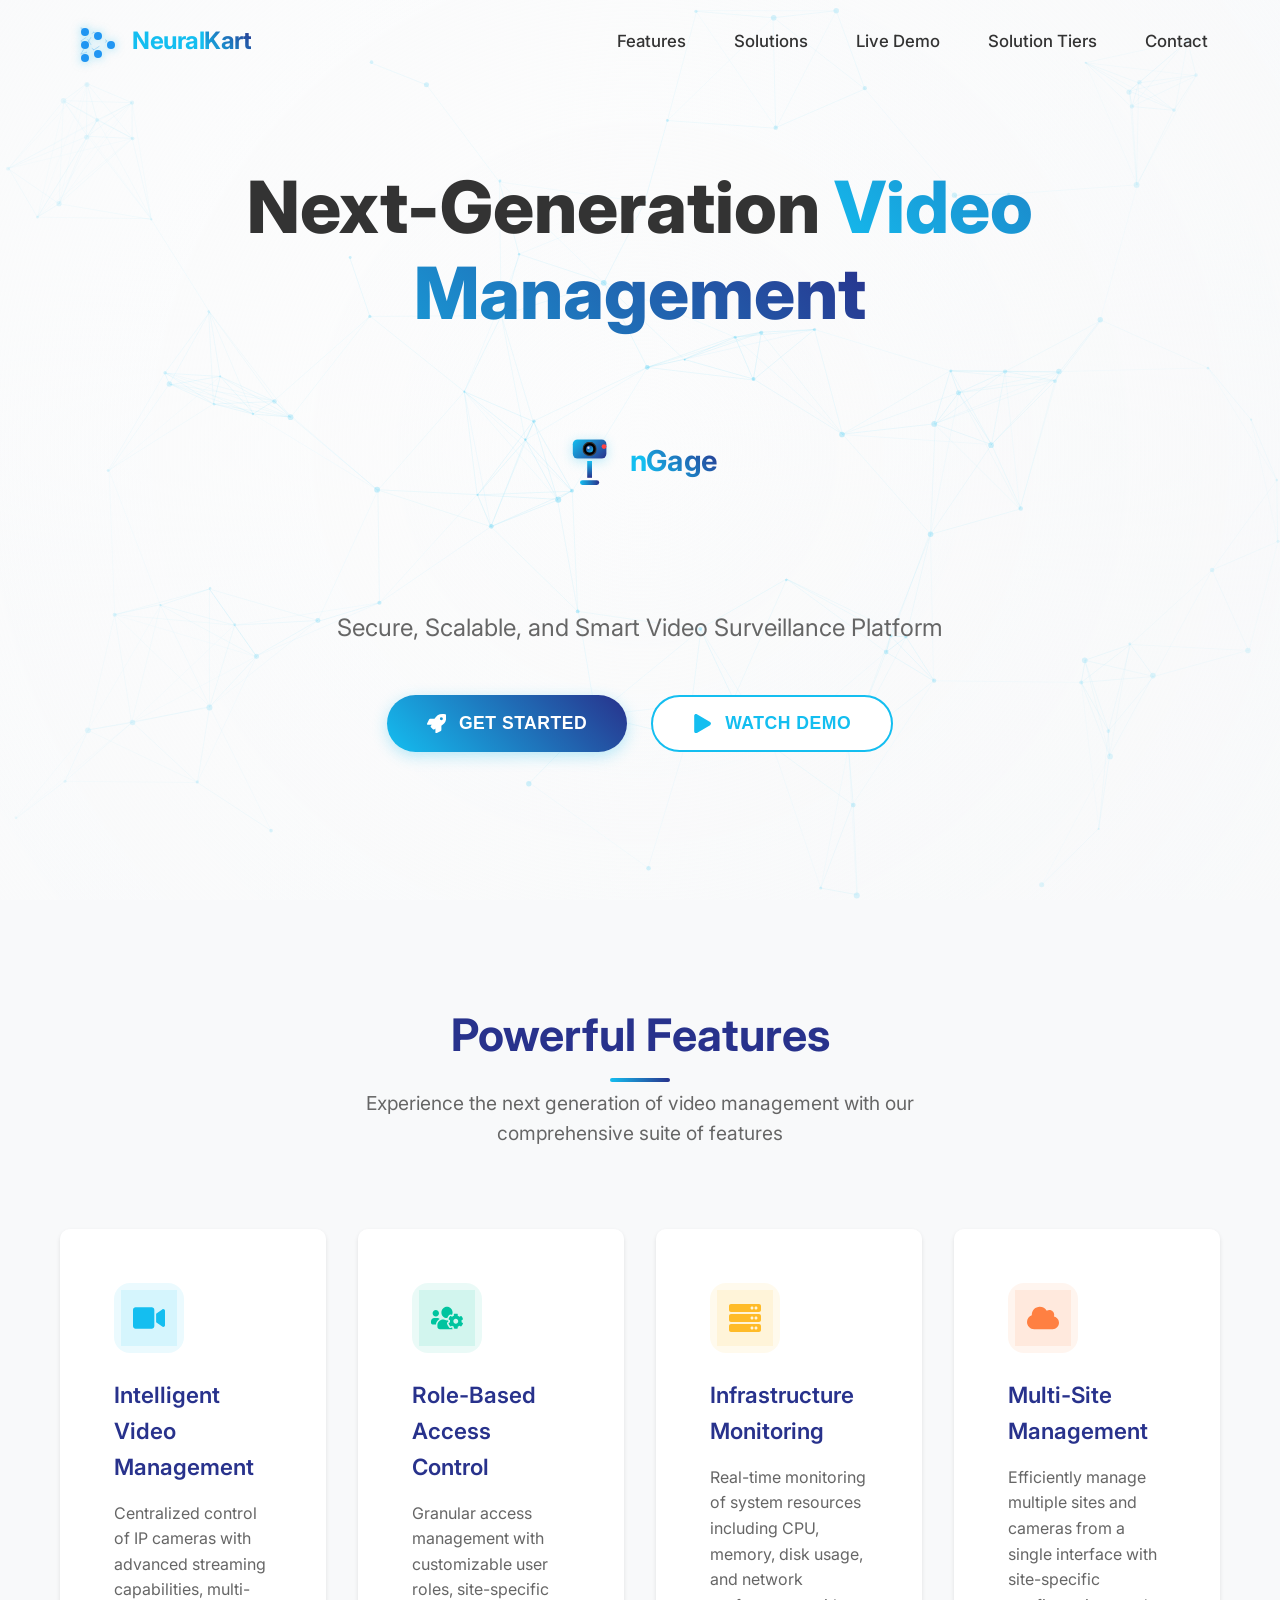
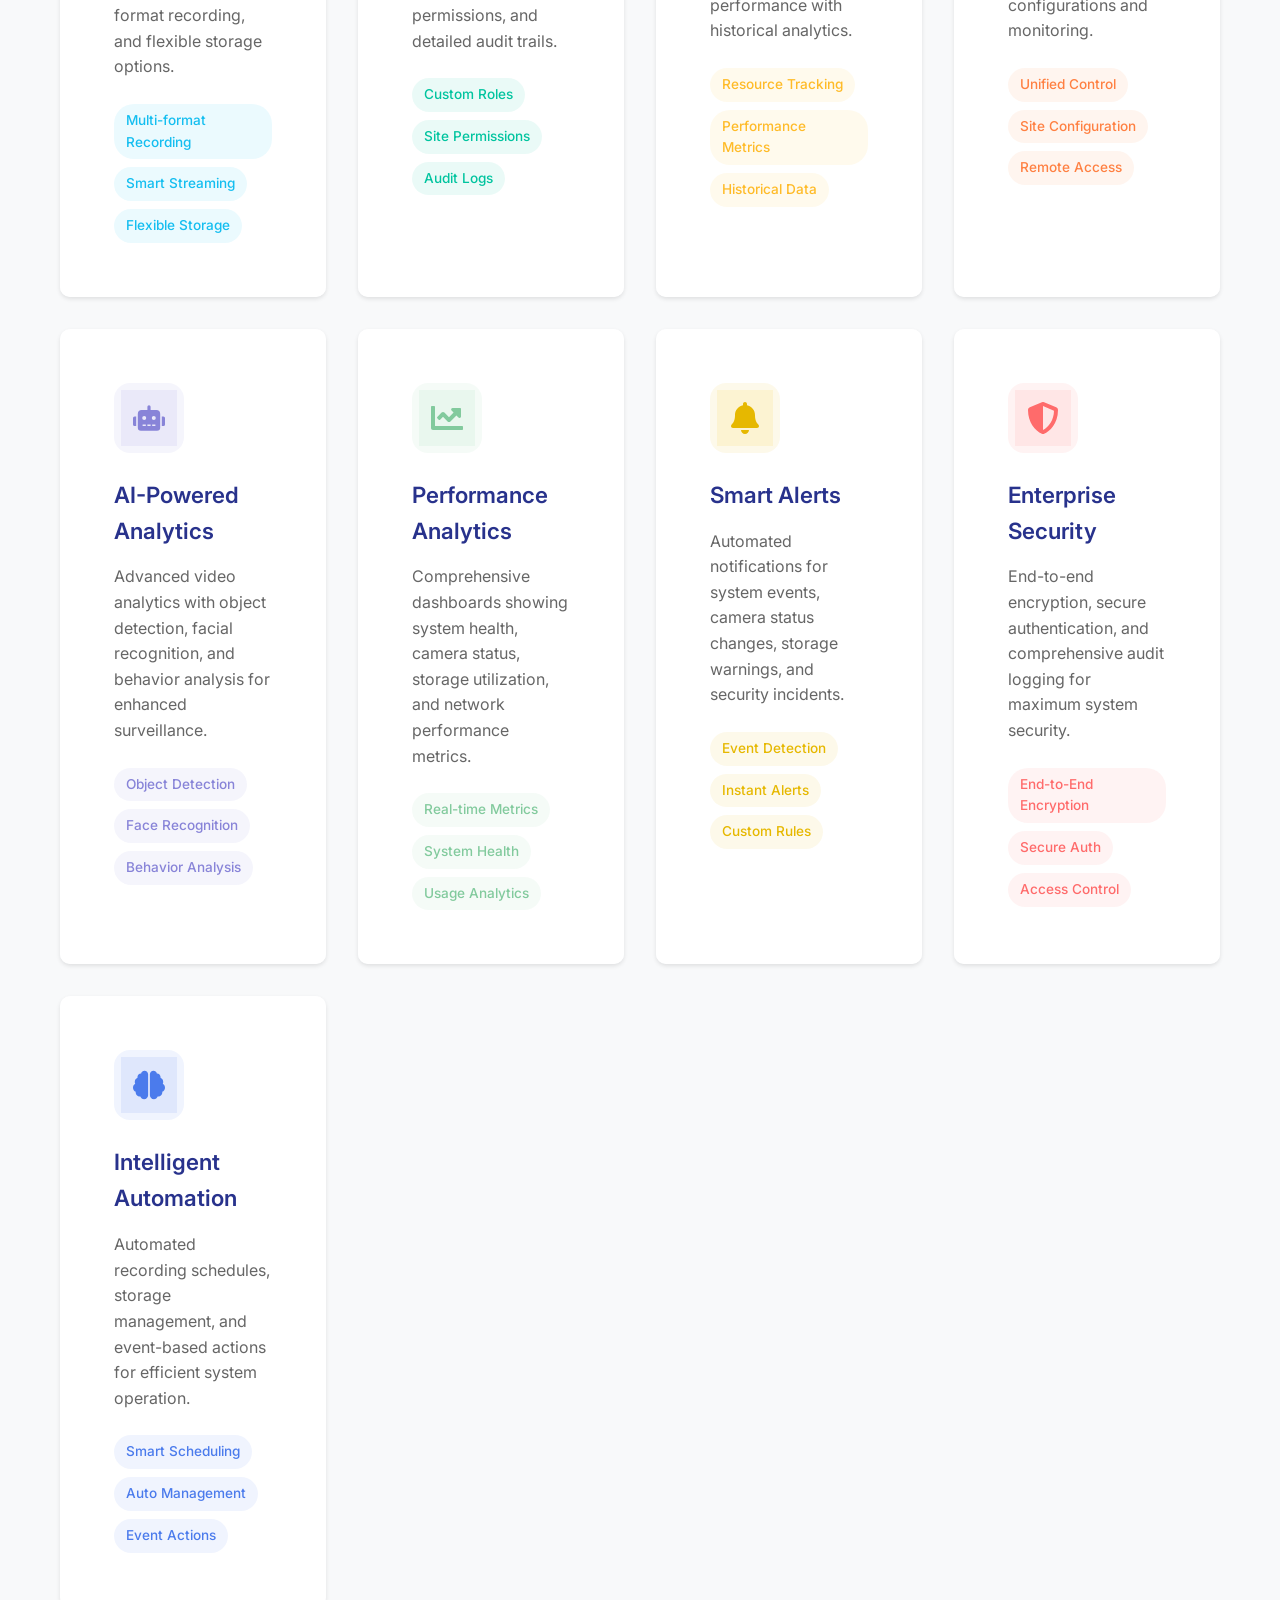
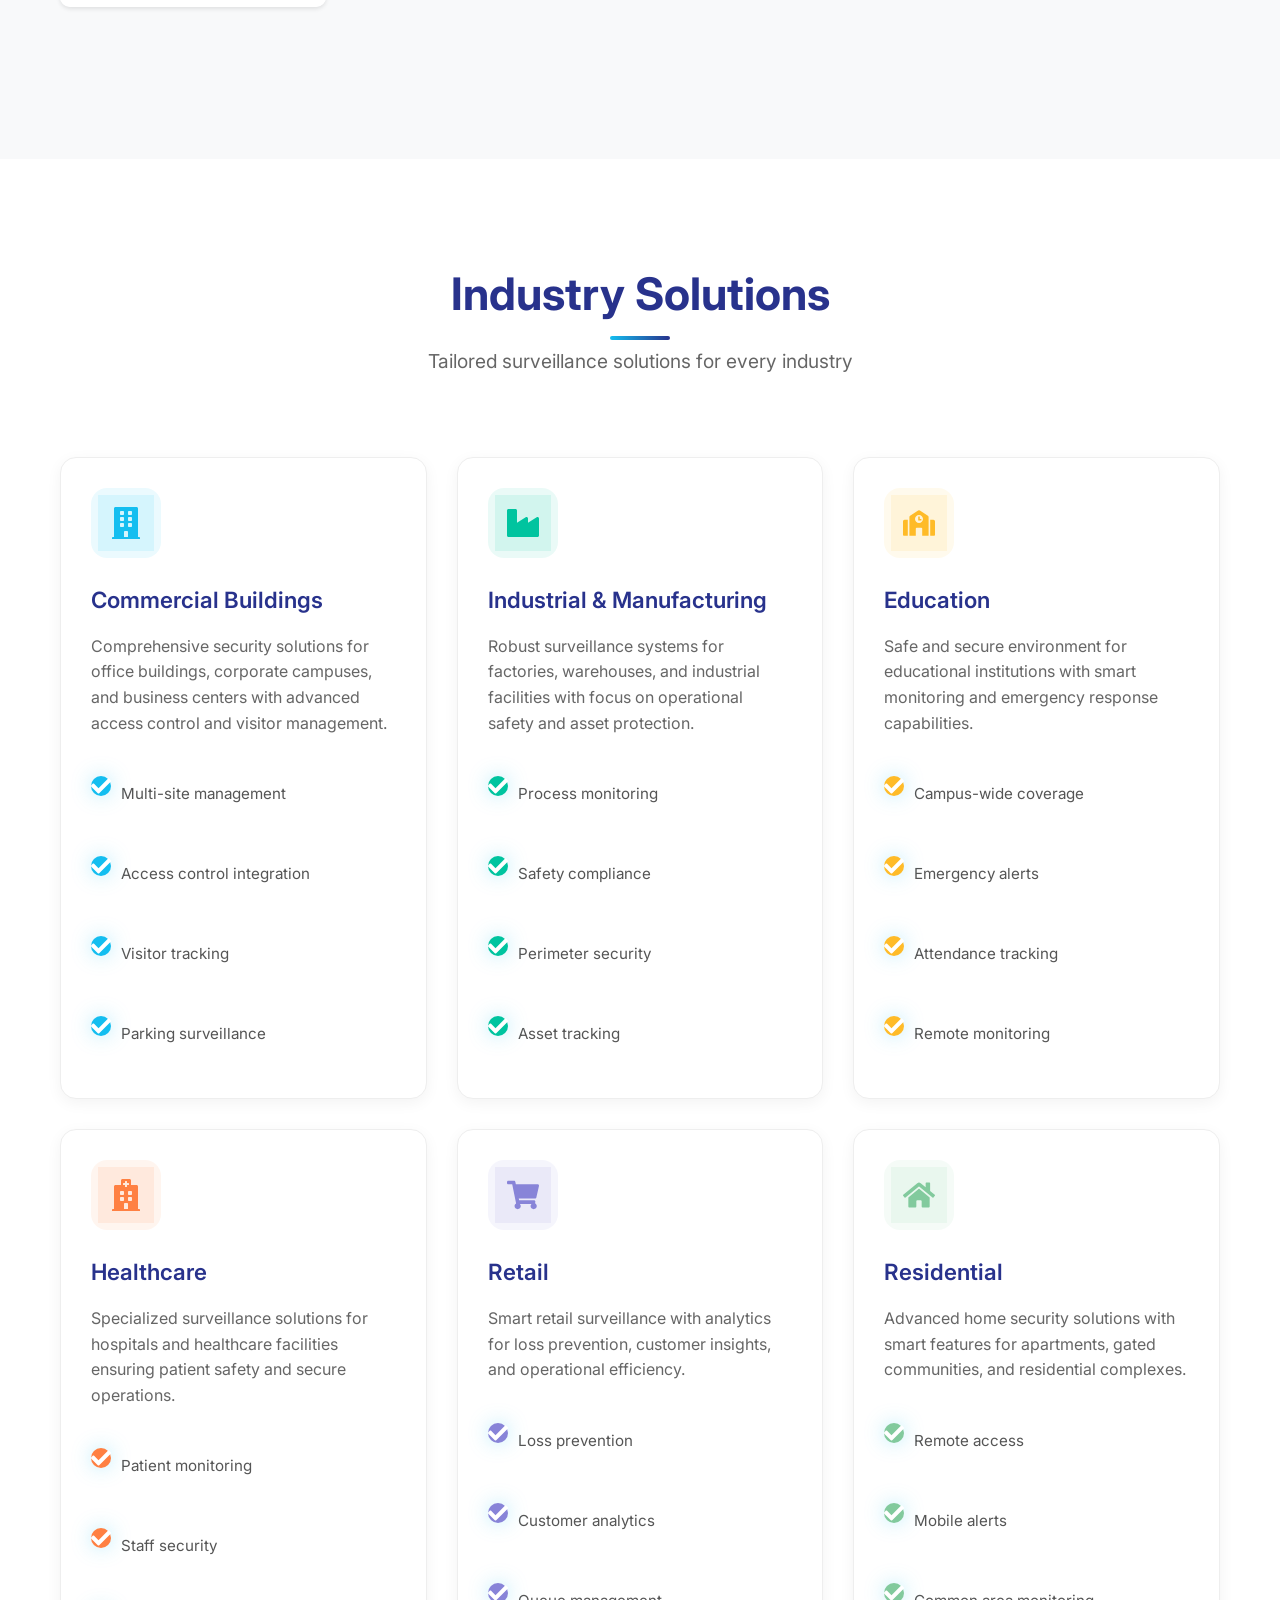
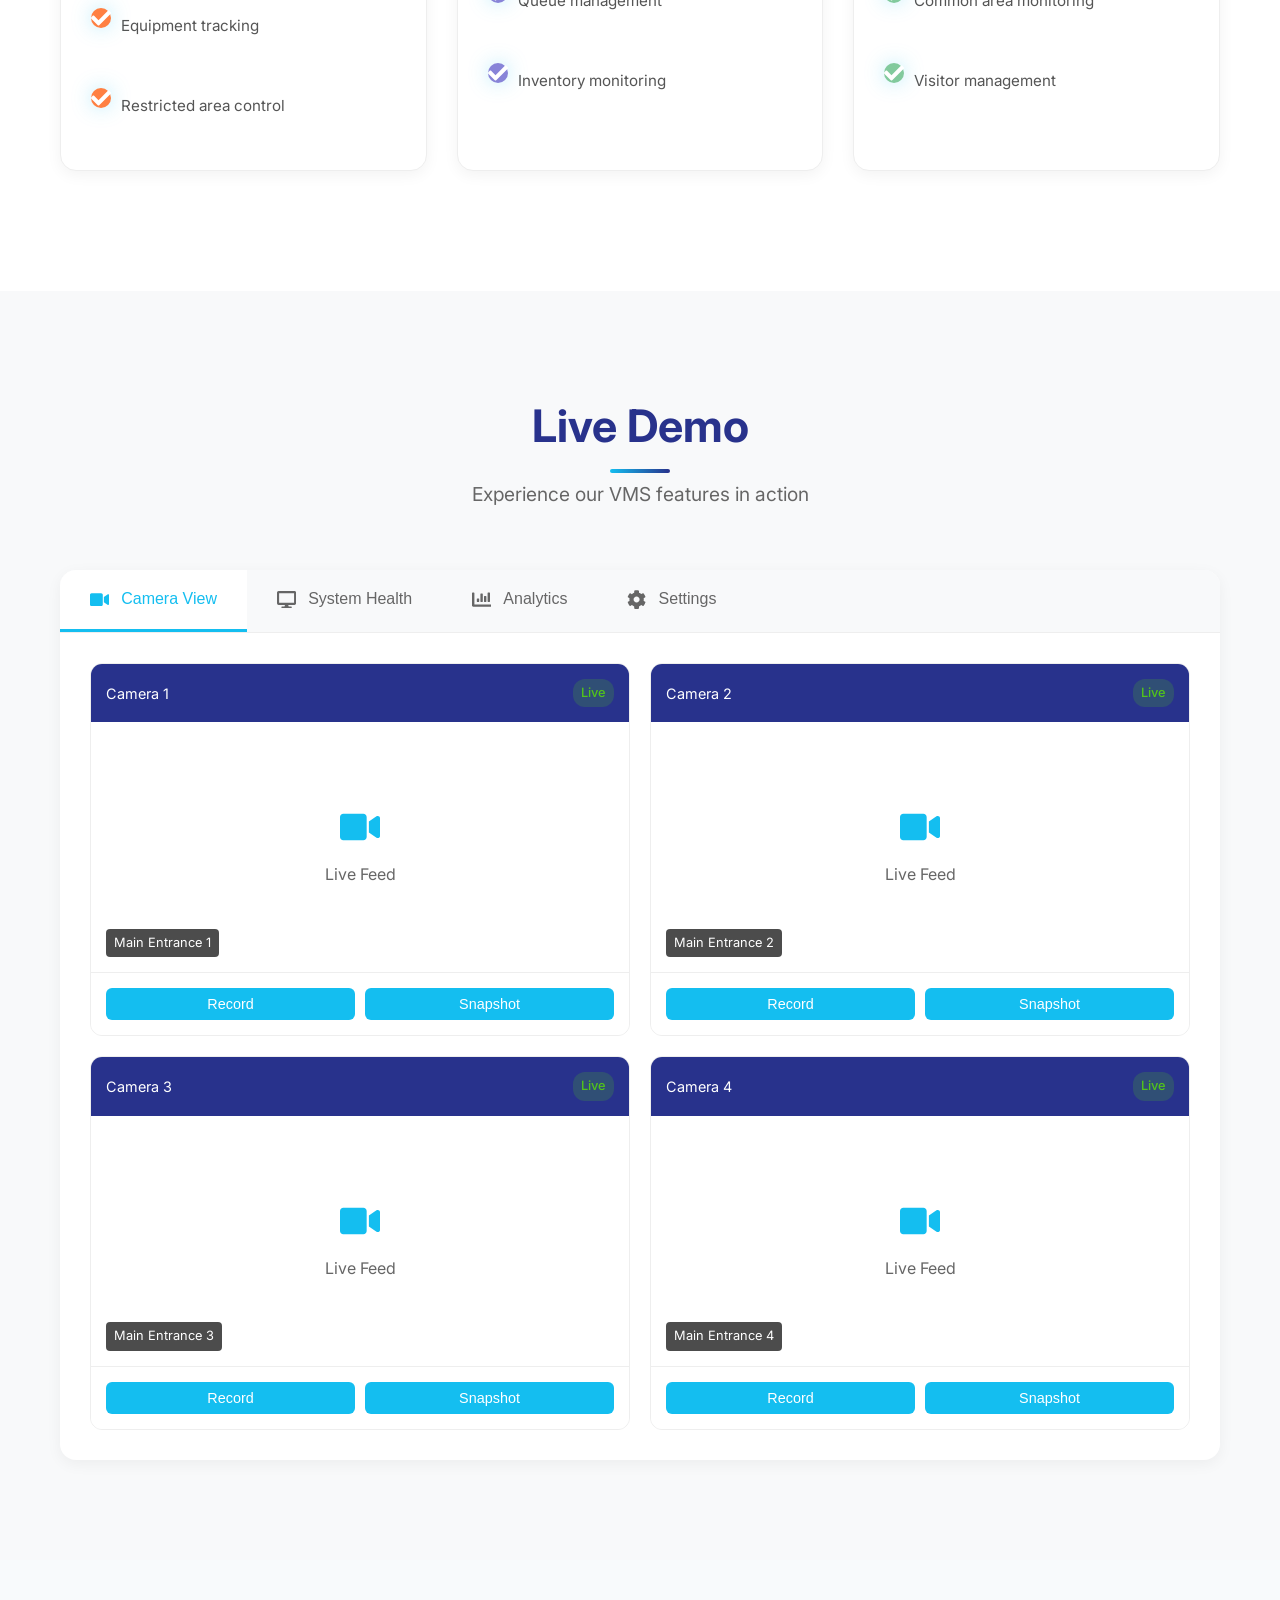
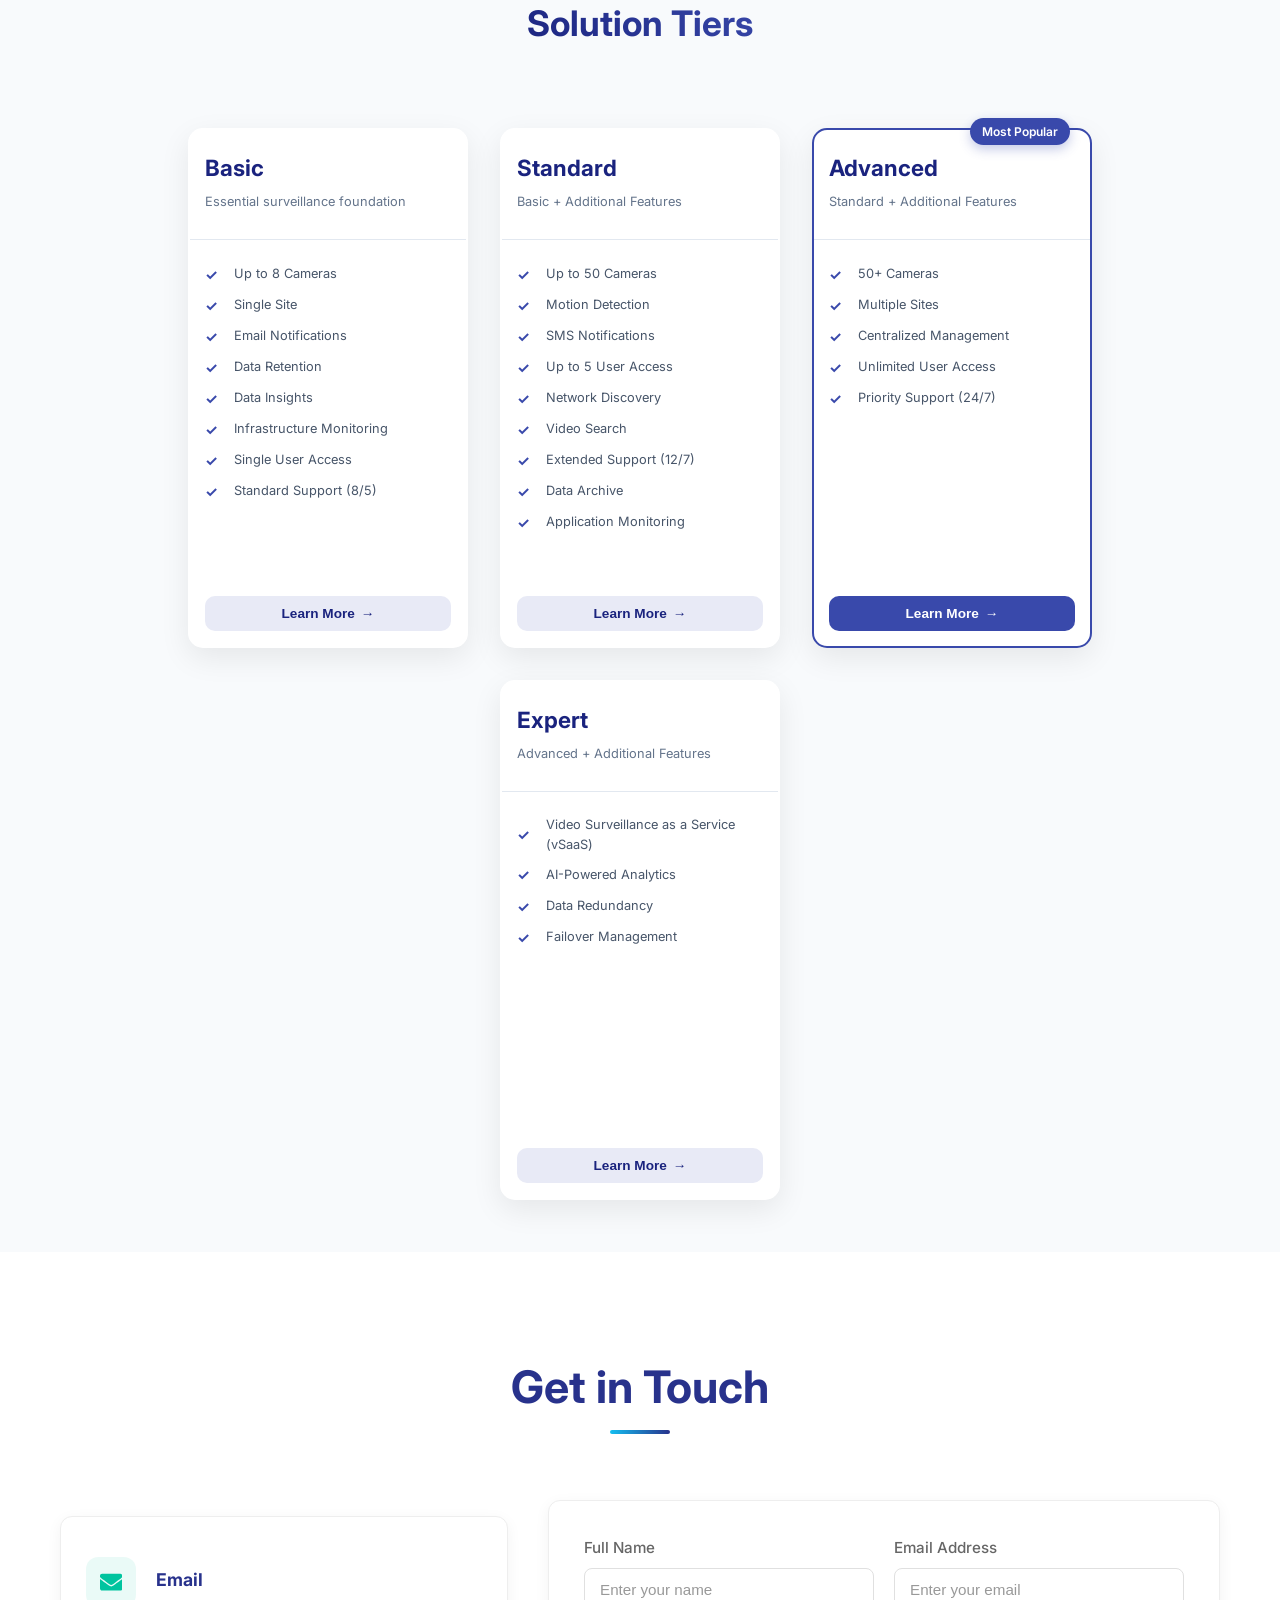
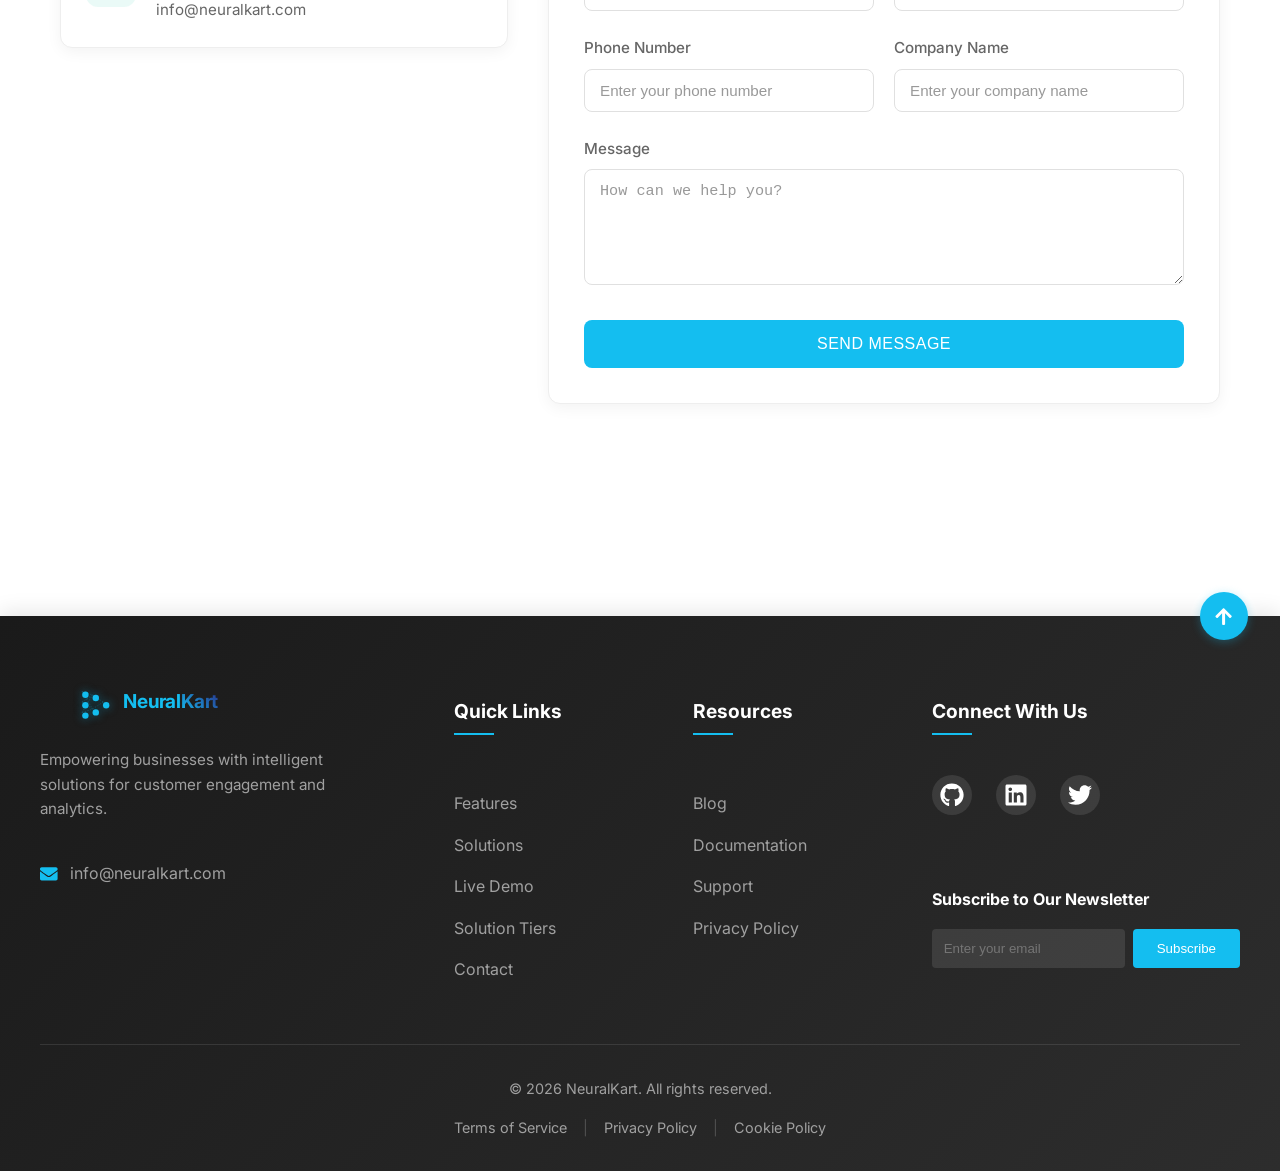
==== index.html @ 8b58b2d3 "Home added" ====
<!doctype html><html lang="en"><head><meta charset="utf-8"/><link rel="icon" href="/favicon.ico"/><meta name="viewport" content="width=device-width,initial-scale=1"/><meta name="theme-color" content="#000000"/><meta name="description" content="NeuralKart"/><link rel="apple-touch-icon" href="/logo192.png"/><link rel="manifest" href="/manifest.json"/><link href="https://fonts.googleapis.com/css2?family=Inter:wght@400;500;600;700&display=swap" rel="stylesheet"><title>NeuralKart</title><script type="text/javascript">!function(n){if("/"===n.search[1]){var a=n.search.slice(1).split("&").map((function(n){return n.replace(/~and~/g,"&")})).join("?");window.history.replaceState(null,null,n.pathname.slice(0,-1)+a+n.hash)}}(window.location)</script><script defer="defer" src="/static/js/main.5c59cd86.js"></script><link href="/static/css/main.f3467a2e.css" rel="stylesheet"></head><body><noscript>You need to enable JavaScript to run this app.</noscript><div id="root"></div></body></html>
---- static/css/main.f3467a2e.css ----
:root{--primary-color:#28328c;--secondary-color:#14bef0;--text-color:#333;--background-color:#f5f7fa}*{box-sizing:border-box;margin:0;padding:0}body{color:#333;color:var(--text-color);font-family:Inter,sans-serif;line-height:1.6}html{scroll-padding-top:80px}@media (prefers-reduced-motion:reduce){html{scroll-behavior:auto}}.logo-container{cursor:pointer;gap:12px;transition:all .3s ease}.logo-container.small{transform:scale(.8)}.logo-container.medium{transform:scale(1)}.logo-container.large{transform:scale(1.2)}.logo-symbol{align-items:center;display:flex;height:44px;justify-content:center;position:relative;width:44px}.cctv-camera{height:100%;position:relative;width:100%}.camera-body{background:linear-gradient(135deg,#14bef0,#28328c);border-radius:4px;box-shadow:0 2px 10px #14bef04d;height:16px;left:50%;position:absolute;top:4px;transform:translateX(-50%);width:28px}.camera-body,.camera-lens{align-items:center;display:flex;justify-content:center}.camera-lens{background:#000;border:1px solid #fff3;border-radius:50%;height:12px;overflow:hidden;position:relative;width:12px}.lens-inner{background:linear-gradient(135deg,#28328c,#14bef0);border-radius:50%;height:6px;position:relative;width:6px}.lens-inner:after{background:#fff;border-radius:50%;content:"";height:2px;left:1px;opacity:.8;position:absolute;top:1px;width:2px}.camera-mount{bottom:2px;left:50%;position:absolute;transform:translateX(-50%)}.mount-arm{background:linear-gradient(180deg,#14bef0,#28328c);height:14px;margin:0 auto;width:4px}.mount-base{background:linear-gradient(90deg,#14bef0,#28328c);border-radius:2px;height:4px;margin-top:2px;width:16px}.camera-light{animation:blink 2s infinite;background:#f44;border-radius:50%;height:4px;position:absolute;right:8px;top:8px;width:4px}@keyframes blink{0%,to{opacity:1}50%{opacity:.4}}.logo-text{color:#333;font-size:24px;font-weight:700;letter-spacing:-.5px}.logo-text .n{color:#14bef0}.logo-text .gage{-webkit-text-fill-color:#0000;background:linear-gradient(45deg,#14bef0,#28328c);-webkit-background-clip:text;background-clip:text}.logo-container:hover .camera-body{box-shadow:0 4px 15px #14bef066;transform:translateX(-50%) rotate(-5deg)}.logo-container:hover .lens-inner{transform:scale(1.1)}.logo-container:hover .camera-light{animation:blink .5s infinite}@media (prefers-color-scheme:dark){.logo-text{color:#fff}}.neuralkart-logo-container{--network-color:#2196f3;align-items:center;cursor:pointer;display:flex;gap:1rem;transition:all .3s ease}.neuralkart-logo-container.small{transform:scale(.8)}.neuralkart-logo-container.medium{transform:scale(1)}.neuralkart-logo-container.large{transform:scale(1.2)}.neuralkart-logo-symbol{align-items:center;display:flex;height:44px;justify-content:center;position:relative;width:44px}.neural-network{height:100%;position:relative;width:100%}.nodes{height:100%;left:0;top:0;width:100%;z-index:2}.node,.nodes{position:absolute}.node{background:var(--network-color);border-radius:50%;box-shadow:0 0 10px #14bef080;height:8px;transition:transform .3s ease;width:8px}.node:hover{transform:scale(1.2)}.input-node.n1{left:20%;top:20%}.input-node.n2{left:20%;top:50%}.input-node.n3{left:20%;top:80%}.hidden-node.n4{left:50%;top:30%}.hidden-node.n5{left:50%;top:70%}.output-node.n6{left:80%;top:50%}.connections{left:0;position:absolute;top:0;z-index:1}.connections,.connections-svg{height:100%;width:100%}.connection{fill:none;stroke:var(--network-color);stroke-width:2;opacity:.3}@keyframes pulse{0%{opacity:1;transform:scale(1)}50%{opacity:.8;transform:scale(1.2)}to{opacity:1;transform:scale(1)}}.node{animation:pulse 2s infinite}.n1{animation-delay:0s}.n2{animation-delay:.3s}.n3{animation-delay:.6s}.n4{animation-delay:.9s}.n5{animation-delay:1.2s}.n6{animation-delay:1.5s}@keyframes flow{0%{stroke-dashoffset:20}to{stroke-dashoffset:0}}.connection{stroke-dasharray:4;animation:flow 1s linear infinite}.neuralkart-logo-text{color:#333;font-size:24px;font-weight:700;letter-spacing:-.5px}.neuralkart-logo-text .neural{color:#14bef0}.neuralkart-logo-text .kart{-webkit-text-fill-color:#0000;background:linear-gradient(45deg,#14bef0,#28328c);-webkit-background-clip:text;background-clip:text}.neuralkart-logo-container:hover .node{animation-duration:1s;box-shadow:0 0 15px #14bef0cc}.neuralkart-logo-container:hover .connection{animation-duration:.5s;opacity:.6}@media (prefers-color-scheme:dark){.neuralkart-logo-text{color:#fff}}.neural-network.animated .connection{stroke-dasharray:15;animation:flowAnimation 2s linear infinite}@keyframes flowAnimation{0%{stroke-dashoffset:30}to{stroke-dashoffset:0}}.navbar{background:#0000;left:0;padding:1.2rem 0;position:fixed;right:0;top:0;transition:all .3s ease;z-index:1000}.navbar.scrolled{-webkit-backdrop-filter:blur(10px);backdrop-filter:blur(10px);background:#fffffff2;box-shadow:0 4px 20px #00000014;padding:1rem 0}.navbar-container{justify-content:space-between;margin:0 auto;max-width:1200px;padding:0 2rem}.logo,.navbar-container{align-items:center;display:flex}.logo{color:#333;cursor:pointer;font-size:1.8rem;font-weight:700;gap:.8rem}.logo-icon{color:#14bef0;filter:drop-shadow(0 2px 4px rgba(20,190,240,.3));font-size:2rem}.nav-links{align-items:center;display:flex;gap:3rem}.nav-link{color:#333;font-size:1.05rem;font-weight:500;padding:.5rem 0;position:relative;text-decoration:none;transition:all .3s ease}.nav-link:after{background:#14bef0;border-radius:2px;bottom:0;content:"";height:2px;left:0;position:absolute;transition:width .3s ease;width:0}.nav-link:hover:after{width:100%}.nav-link:hover{color:#14bef0}.login-btn{background:#14bef0;border:none;border-radius:50px;box-shadow:0 4px 15px #14bef04d;color:#fff;cursor:pointer;font-size:1.05rem;font-weight:500;padding:.9rem 2rem;transition:all .3s ease}.login-btn:hover{box-shadow:0 6px 20px #14bef066;transform:translateY(-2px)}.mobile-menu-icon{color:#333;cursor:pointer;display:none;font-size:1.8rem}@media (max-width:768px){.nav-links{background:#fff;box-shadow:0 4px 20px #0000001a;display:none;flex-direction:column;gap:1.5rem;left:0;padding:2rem;position:absolute;right:0;top:100%}.nav-links.active{display:flex}.mobile-menu-icon{display:block}.login-btn{text-align:center;width:100%}}.logo-group{align-items:center;display:flex}.logo-separator{background:linear-gradient(180deg,#0000,#14bef0,#0000);height:30px;margin:0 20px;width:1px}@media (max-width:768px){.logo-group{align-items:flex-start;flex-direction:column;gap:10px}.logo-separator{display:none}}.hero{align-items:center;background:linear-gradient(135deg,#fff,#f8f9fa);display:flex;justify-content:center;min-height:100vh;overflow:hidden;padding-top:80px;position:relative}.hero-canvas{z-index:1}.hero-canvas,.hero-overlay{height:100%;left:0;position:absolute;top:0;width:100%}.hero-overlay{background:radial-gradient(circle at center,#0000 0,#f8f9facc 100%);z-index:2}.hero-content{color:#333;max-width:1200px;padding:0 20px;position:relative;text-align:center;z-index:3}.hero-text-content{margin-bottom:4rem}.hero-title{color:#333;font-size:4.5rem;font-weight:800;line-height:1.2;margin-bottom:1.5rem}.gradient-text{-webkit-text-fill-color:#0000;text-fill-color:#0000;background:linear-gradient(45deg,#14bef0,#28328c);-webkit-background-clip:text;background-clip:text}.hero-subtitle{color:#666;font-size:1.5rem;font-weight:400;line-height:1.6;margin-bottom:3rem}.hero-buttons{display:flex;gap:1.5rem;justify-content:center}.primary-btn,.secondary-btn{align-items:center;border-radius:50px;cursor:pointer;display:flex;font-size:1.1rem;font-weight:600;gap:.8rem;letter-spacing:.5px;padding:1rem 2.5rem;text-transform:uppercase;transition:all .3s ease}.primary-btn{background:linear-gradient(45deg,#14bef0,#28328c);border:none;box-shadow:0 4px 15px #14bef04d;color:#fff}.primary-btn:hover{box-shadow:0 6px 25px #14bef080;transform:translateY(-2px)}.secondary-btn{background:#fff;border:2px solid #14bef0;color:#14bef0}.secondary-btn:hover{background:#14bef01a;transform:translateY(-2px)}.btn-icon{font-size:1.2rem}.hero-stats{border-top:1px solid #0000001a;display:flex;gap:5rem;justify-content:center;margin-top:4rem;padding-top:4rem}.stat-item{align-items:center;background:#fff;border-radius:12px;box-shadow:0 4px 15px #0000000d;display:flex;flex-direction:column;gap:.5rem;min-width:150px;padding:1.5rem}.stat-number{-webkit-text-fill-color:#0000;text-fill-color:#0000;background:linear-gradient(45deg,#14bef0,#28328c);-webkit-background-clip:text;background-clip:text;font-size:2.8rem;font-weight:700}.stat-label{color:#666;font-size:1rem;font-weight:500;letter-spacing:1.5px;text-transform:uppercase}.hero-logo{display:flex;justify-content:center;margin-bottom:2rem;transform:scale(1.5)}@media (max-width:768px){.hero-title{font-size:2.8rem}.hero-subtitle{font-size:1.2rem}.hero-buttons{flex-direction:column;gap:1rem}.hero-stats{flex-direction:column;gap:2rem;margin-top:3rem;padding-top:3rem}.stat-item{margin:0 auto;max-width:300px;width:100%}.hero-logo{margin-bottom:1.5rem;transform:scale(1.2)}.hero{padding-top:100px}.hero-content{padding:0 20px 40px}}@media (max-width:480px){.hero{padding-top:120px}}@keyframes float{0%{transform:translateY(0)}50%{transform:translateY(-20px)}to{transform:translateY(0)}}.features-section{background-color:#f8f9fa;min-height:100vh;overflow:hidden;padding:100px 0}.features-container{margin:0 auto;max-width:1200px;padding:0 20px}.features-header{margin-bottom:60px;position:relative;text-align:center}.features-title{color:var(--primary-color);display:inline-block;font-size:2.8rem;margin-bottom:1rem;position:relative}.features-subtitle{color:#666;font-size:1.2rem;line-height:1.6;margin:0 auto;max-width:600px}.features-grid{grid-gap:30px;gap:30px;grid-template-columns:repeat(auto-fit,minmax(350px,1fr));padding:20px 0}.feature-card{background:#fff;border-radius:16px;overflow:hidden;transition:all .3s ease}.feature-content{padding:30px}.feature-icon-wrapper{align-items:center;border-radius:16px;display:flex;font-size:2rem;height:70px;justify-content:center;margin-bottom:1.5rem;overflow:hidden;position:relative;width:70px}.icon-background{z-index:0}.feature-card:hover .icon-background{transform:scale(1.2)}.feature-icon-wrapper svg{position:relative;z-index:1}.feature-title{color:var(--primary-color);font-size:1.4rem;font-weight:600;margin-bottom:1rem}.feature-description{color:#666;font-size:1rem;line-height:1.6;margin-bottom:1.5rem}.feature-highlights{display:flex;flex-wrap:wrap;gap:8px;margin-top:auto}.highlight-tag{border-radius:20px;font-size:.85rem;font-weight:500;padding:6px 12px;transition:all .3s ease}.feature-card:hover .highlight-tag{transform:scale(1.05)}@media (max-width:768px){.features-section{padding:60px 0}.features-title{font-size:2.2rem}.features-subtitle{font-size:1rem;padding:0 20px}.features-grid{gap:20px;grid-template-columns:1fr;padding:10px}.feature-content{padding:20px}}@media (min-width:1400px){.features-grid{grid-template-columns:repeat(3,1fr)}}.solutions-section{background-color:#fff;min-height:100vh;padding:100px 0}.solutions-container{margin:0 auto;max-width:1200px;padding:0 20px}.solutions-header{margin-bottom:60px;position:relative;text-align:center}.solutions-title{color:var(--primary-color);display:inline-block;font-size:2.8rem;margin-bottom:1rem;position:relative}.solutions-subtitle{color:#666;font-size:1.2rem;line-height:1.6;margin:0 auto;max-width:600px}.solutions-grid{grid-gap:30px;display:grid;gap:30px;grid-template-columns:repeat(auto-fit,minmax(350px,1fr));padding:20px 0}.solution-card{background:#fff;border:1px solid #eee;border-radius:16px;box-shadow:0 4px 15px #0000000d;overflow:hidden;padding:30px;position:relative;transition:all .3s ease}.solution-card:hover{border-color:var(--hover-color);box-shadow:0 8px 25px #0000001a;transform:translateY(-5px)}.solution-icon-wrapper{align-items:center;border-radius:16px;display:flex;font-size:2rem;height:70px;justify-content:center;margin-bottom:1.5rem;overflow:hidden;position:relative;width:70px}.icon-background{bottom:0;left:0;opacity:.1;position:absolute;right:0;top:0;transform:scale(.8);transition:transform .3s ease}.solution-card:hover .icon-background{transform:scale(1.2)}.solution-content,.solution-icon-wrapper svg{position:relative;z-index:1}.solution-title{color:var(--primary-color);font-size:1.4rem;font-weight:600;margin-bottom:1rem}.solution-description{color:#666;font-size:1rem;line-height:1.6;margin-bottom:1.5rem}.solution-features{grid-gap:12px;display:grid;gap:12px;list-style:none;margin:0;padding:0}.solution-features li{align-items:center;color:#555;display:flex;font-size:.95rem;gap:10px}.feature-icon{align-items:center;background-color:currentColor;border-radius:50%;display:flex;flex-shrink:0;font-size:.8rem;height:20px;justify-content:center;width:20px}.feature-icon svg{color:#fff}@media (max-width:768px){.solutions-section{padding:60px 0}.solutions-title{font-size:2.2rem}.solutions-subtitle{font-size:1rem;padding:0 20px}.solutions-grid{gap:20px;grid-template-columns:1fr;padding:10px}}@media (min-width:1400px){.solutions-grid{grid-template-columns:repeat(3,1fr)}}.live-demo-section{background-color:#f8f9fa;min-height:100vh;padding:100px 0}.live-demo-container{margin:0 auto;max-width:1200px;padding:0 20px}.live-demo-header{margin-bottom:60px;position:relative;text-align:center}.live-demo-title{color:var(--primary-color);display:inline-block;font-size:2.8rem;margin-bottom:1rem;position:relative}.live-demo-subtitle{color:#666;font-size:1.2rem;line-height:1.6;margin:0 auto;max-width:600px}.demo-interface{background:#fff;border-radius:16px;box-shadow:0 4px 15px #0000000d;overflow:hidden}.demo-tabs{background:#f8f9fa;border-bottom:1px solid #eee;display:flex;padding:0}.demo-tab{align-items:center;background:none;border:none;border-bottom:3px solid #0000;color:#666;cursor:pointer;display:flex;font-size:1rem;gap:12px;padding:20px 30px;position:relative;transition:all .3s ease}.demo-tab:hover{background:#14bef00d;color:var(--secondary-color)}.demo-tab.active{background:#fff;border-bottom-color:var(--secondary-color);color:var(--secondary-color)}.demo-tab svg{font-size:1.2rem}.demo-view{min-height:500px;padding:30px}.camera-grid{grid-gap:20px;display:grid;gap:20px;grid-template-columns:repeat(2,1fr)}.camera-feed{background:#f8f9fa;border:1px solid #eee;border-radius:12px;overflow:hidden;transition:all .3s ease}.camera-feed:hover{box-shadow:0 4px 15px #0000001a;transform:translateY(-2px)}.camera-header{align-items:center;background:var(--primary-color);color:#fff;display:flex;font-size:.9rem;justify-content:space-between;padding:15px}.camera-status{border-radius:12px;font-size:.8rem;font-weight:500;padding:4px 8px}.camera-status.online{background:#52c41a33;color:#52c41a}.camera-placeholder{align-items:center;background:#fff;color:#666;display:flex;flex-direction:column;gap:15px;height:250px;justify-content:center;position:relative}.camera-placeholder svg{color:var(--secondary-color);font-size:2.5rem}.camera-info{background:#000000b3;border-radius:4px;bottom:15px;color:#fff;font-size:.8rem;left:15px;padding:4px 8px;position:absolute}.camera-controls{background:#fff;border-top:1px solid #eee;display:flex;gap:10px;padding:15px}.control-btn{background:var(--secondary-color);border:none;border-radius:6px;color:#fff;cursor:pointer;flex:1 1;font-size:.9rem;padding:8px;transition:all .3s ease}.control-btn:hover{background:var(--primary-color)}.dashboard-grid{grid-gap:20px;display:grid;gap:20px;grid-template-columns:repeat(2,1fr)}.dashboard-card{background:#f8f9fa;border:1px solid #eee;border-radius:12px;padding:25px}.dashboard-card h3{align-items:center;color:var(--primary-color);display:flex;gap:10px;margin-bottom:20px}.card-icon{color:var(--secondary-color)}.metrics-grid{grid-gap:20px;display:grid;gap:20px}.metric{align-items:center;display:flex;gap:15px}.metric-icon{color:var(--secondary-color);font-size:1.5rem}.metric-info{flex:1 1}.metric-label{color:#666;display:block;font-size:.9rem;margin-bottom:8px}.progress-bar{background:#e0e0e0;border-radius:4px;height:8px;margin-bottom:4px;overflow:hidden}.progress{background:var(--secondary-color);border-radius:4px;height:100%;transition:width .3s ease}.metric-value{color:var(--secondary-color);font-size:.9rem;font-weight:500}.status-list{grid-gap:15px;display:grid;gap:15px}.status-item{align-items:center;background:#fff;border-radius:8px;display:flex;gap:10px;padding:10px}.status-icon{font-size:1.2rem}.status-icon.online{color:#52c41a}.status-icon.offline{color:#ff4d4f}.status-count{color:var(--secondary-color);font-weight:600;margin-left:auto}.analytics-grid{grid-gap:20px;display:grid;gap:20px;grid-template-columns:repeat(2,1fr)}.analytics-card{background:#f8f9fa;border:1px solid #eee;border-radius:12px;padding:25px}.analytics-chart{height:300px;margin-top:20px}.chart-placeholder{background:#fff;border-radius:8px;justify-content:center;padding:20px}.chart-bars,.chart-placeholder{align-items:flex-end;display:flex;height:100%}.chart-bars{gap:15px;width:100%}.chart-bar{background:var(--secondary-color);border-radius:4px 4px 0 0;flex:1 1;transition:height .3s ease}.chart-circles{align-items:center;display:flex;height:100%;justify-content:space-around}.chart-circle{text-align:center}.circle-value{color:var(--secondary-color);font-size:1.8rem;font-weight:600;margin-bottom:8px}.circle-label{color:#666}.chart-legend{color:#666;font-size:.9rem;margin-top:15px;text-align:center}.settings-grid{grid-gap:20px;display:grid;gap:20px;grid-template-columns:repeat(2,1fr)}.settings-card{background:#f8f9fa;border:1px solid #eee;border-radius:12px;padding:25px}.settings-form{grid-gap:20px;display:grid;gap:20px}.form-group{grid-gap:8px;display:grid}.form-group label{font-size:.9rem}.settings-select{background:#fff;border:1px solid #e0e0e0;border-radius:6px;color:#333;font-size:.9rem;padding:10px;transition:all .3s ease}.settings-select:focus{border-color:var(--secondary-color);box-shadow:0 0 0 3px #14bef01a;outline:none}.toggle-switch{height:24px;position:relative;width:50px}.toggle-switch input{height:0;opacity:0;width:0}.toggle-switch label{background-color:#ccc;border-radius:34px;bottom:0;cursor:pointer;left:0;position:absolute;right:0;top:0;transition:.4s}.toggle-switch label:before{background-color:#fff;border-radius:50%;bottom:2px;content:"";height:20px;left:2px;position:absolute;transition:.4s;width:20px}.toggle-switch input:checked+label{background-color:var(--secondary-color)}.toggle-switch input:checked+label:before{transform:translateX(26px)}@media (max-width:768px){.demo-tabs{flex-wrap:wrap}.demo-tab{flex:1 1;justify-content:center;min-width:50%;padding:15px}.analytics-grid,.camera-grid,.dashboard-grid,.settings-grid{grid-template-columns:1fr}}.contact-section{background-color:#fff;min-height:100vh;padding:100px 0}.contact-container{margin:0 auto;max-width:1200px;padding:0 20px}.contact-header{margin-bottom:60px;position:relative;text-align:center}.contact-title{color:var(--primary-color);display:inline-block;font-size:2.8rem;margin-bottom:1rem;position:relative}.title-accent{background:linear-gradient(90deg,var(--secondary-color),var(--primary-color));border-radius:2px;bottom:-10px;height:4px;left:50%;position:absolute;transform:translateX(-50%);width:60px}.contact-subtitle{color:#666;font-size:1.2rem;line-height:1.6;margin:0 auto;max-width:600px}.contact-content{grid-gap:40px;display:grid;gap:40px;grid-template-columns:1fr 1.5fr}.contact-info{gap:30px}.contact-info,.info-cards{display:flex;flex-direction:column}.info-cards{gap:20px}.info-card{align-items:center;background:#fff;border:1px solid #eee;border-radius:12px;box-shadow:0 4px 15px #0000000d;color:inherit;display:flex;gap:20px;padding:25px;text-decoration:none;transition:all .3s ease}.info-card:hover{border-color:var(--card-color);box-shadow:0 6px 20px #0000001a;transform:translateY(-2px)}.info-icon{align-items:center;border-radius:12px;display:flex;font-size:1.4rem;height:50px;justify-content:center;transition:all .3s ease;width:50px}.info-card:hover .info-icon{transform:scale(1.1)}.info-content h3{color:var(--primary-color);font-size:1.1rem;margin-bottom:5px}.info-content p{color:#666;font-size:.95rem;line-height:1.5;margin:0}.business-hours{background:#fff;border:1px solid #eee;border-radius:12px;box-shadow:0 4px 15px #0000000d;padding:25px}.hours-header{align-items:center;color:var(--primary-color);display:flex;gap:12px;margin-bottom:20px}.hours-icon{color:var(--secondary-color);font-size:1.4rem}.hours-grid{display:flex;flex-direction:column;gap:15px}.hours-item{align-items:center;border-bottom:1px solid #eee;display:flex;justify-content:space-between;padding-bottom:12px}.hours-item:last-child{border-bottom:none;padding-bottom:0}.day{color:#666}.day,.time{font-weight:500}.time{color:var(--secondary-color)}.contact-form-container{background:#fff;border:1px solid #eee;border-radius:12px;box-shadow:0 4px 15px #0000000d;padding:35px}.contact-form{display:flex;flex-direction:column;gap:25px}.form-row{grid-gap:20px;display:grid;gap:20px;grid-template-columns:1fr 1fr}.form-group{display:flex;flex-direction:column;gap:8px}.form-group label{color:#666;font-size:.95rem;font-weight:500}.form-group input,.form-group textarea{border:1px solid #e0e0e0;border-radius:8px;color:#333;font-size:.95rem;padding:12px 15px;transition:all .3s ease}.form-group input:focus,.form-group textarea:focus{border-color:var(--secondary-color);box-shadow:0 0 0 3px #14bef01a;outline:none}.form-group input::placeholder,.form-group textarea::placeholder{color:#999}.submit-button{background:var(--secondary-color);border:none;border-radius:8px;color:#fff;cursor:pointer;font-size:1rem;font-weight:500;letter-spacing:.5px;margin-top:10px;padding:15px 30px;text-transform:uppercase;transition:all .3s ease}.submit-button:hover{background:var(--primary-color);box-shadow:0 4px 15px #14bef04d;transform:translateY(-2px)}@media (max-width:768px){.contact-content,.form-row{grid-template-columns:1fr}.contact-title{font-size:2.2rem}.contact-subtitle{font-size:1rem}.contact-form-container{padding:25px}}.footer{background:linear-gradient(135deg,#1a1a1a,#2d2d2d);box-shadow:0 -4px 20px #0000001a;color:#fff;margin-top:4rem;padding:4rem 2rem 2rem;position:relative}.footer-content{grid-gap:4rem;display:grid;gap:4rem;grid-template-columns:2fr 1fr 1fr 1.5fr;margin:0 auto;max-width:1200px}.footer-section{display:flex;flex-direction:column;gap:1.5rem}.brand-section{max-width:400px}.footer-description{color:#a0a0a0;font-size:.95rem;line-height:1.6}.contact-info{margin-top:1rem}.contact-item{align-items:center;color:#a0a0a0;display:flex;gap:.75rem;margin-bottom:.75rem}.contact-item svg{color:#14bef0;font-size:1.1rem}.contact-item a{color:#a0a0a0;text-decoration:none;transition:color .3s ease}.contact-item a:hover{color:#14bef0}.footer-section h4{color:#fff;font-size:1.2rem;margin-bottom:1rem;padding-bottom:.5rem;position:relative}.footer-section h4:after{background:#14bef0;bottom:0;content:"";height:2px;left:0;position:absolute;width:40px}.footer-links{list-style:none;margin:0;padding:0}.footer-links li{margin-bottom:.8rem}.footer-links a{color:#a0a0a0;display:inline-block;text-decoration:none;transition:all .3s ease}.footer-links a:hover{color:#14bef0;transform:translateX(5px)}.social-links{display:flex;gap:1.5rem;margin-bottom:2rem}.social-links a{align-items:center;background:#ffffff1a;border-radius:50%;color:#fff;display:flex;font-size:1.5rem;height:40px;justify-content:center;transition:all .3s ease;width:40px}.social-links a:hover{background:#14bef01a;color:#14bef0;transform:translateY(-3px)}.newsletter{margin-top:1rem}.newsletter h5{color:#fff;font-size:1rem;margin-bottom:1rem}.newsletter-form{display:flex;gap:.5rem}.newsletter-form input{background:#ffffff1a;border:none;border-radius:4px;color:#fff;flex:1 1;padding:.75rem;transition:all .3s ease}.newsletter-form input:focus{background:#ffffff26;outline:none}.newsletter-form button{background:#14bef0;border:none;border-radius:4px;color:#fff;cursor:pointer;padding:.75rem 1.5rem;transition:all .3s ease}.newsletter-form button:hover{background:#0fa7d5;transform:translateY(-2px)}.footer-bottom{border-top:1px solid #ffffff1a;color:#a0a0a0;display:flex;flex-direction:column;font-size:.9rem;gap:1rem;margin:3rem auto 0;max-width:1200px;padding-top:2rem;text-align:center}.footer-bottom-links{display:flex;flex-wrap:wrap;gap:1rem;justify-content:center}.footer-bottom-links a{color:#a0a0a0;text-decoration:none;transition:color .3s ease}.footer-bottom-links a:hover{color:#14bef0}.separator{color:#505050}.scroll-to-top{align-items:center;background:#14bef0;border:none;border-radius:50%;box-shadow:0 2px 10px #14bef04d;color:#fff;cursor:pointer;display:flex;font-size:1.2rem;height:3rem;justify-content:center;position:absolute;right:2rem;top:-1.5rem;transition:all .3s ease;width:3rem}.scroll-to-top:hover{background:#0fa7d5;box-shadow:0 4px 15px #14bef066;transform:translateY(-3px)}@media (max-width:1024px){.footer-content{gap:3rem;grid-template-columns:1fr 1fr}}@media (max-width:768px){.footer-content{gap:2rem;grid-template-columns:1fr}.footer-section{align-items:center;text-align:center}.footer-section h4:after{left:50%;transform:translateX(-50%)}.footer-description{text-align:center}.contact-item{justify-content:center}.footer-links a:hover{transform:none}.social-links{justify-content:center}.newsletter-form{flex-direction:column}.newsletter-form button,.newsletter-form input{width:100%}}@media (max-width:480px){.footer{padding:3rem 1rem 1rem}.scroll-to-top{right:1rem}}.deck{background:#f8f9fa;font-family:Segoe UI,Arial,sans-serif;margin:0 auto;max-width:1200px;position:relative;width:100%}.background-canvas{height:100%;left:0;opacity:.6;pointer-events:none;position:fixed;top:0;width:100%;z-index:-1}.slide{align-items:center;-webkit-backdrop-filter:blur(10px);backdrop-filter:blur(10px);background:#ffffffe6;border-radius:10px;box-shadow:0 4px 6px #0000001a;display:flex;justify-content:center;margin:2rem 0;min-height:100vh;padding:3rem;page-break-after:always}.content{max-width:1000px;width:100%}.title-slide{justify-content:center;text-align:center}.title-content,.title-slide{align-items:center;display:flex;flex-direction:column}.title-content{gap:2rem}.logo-container{align-items:center;display:flex;height:200px;justify-content:center;margin-bottom:1rem;width:200px}.title-text{text-align:center}.title-text h1{color:#14bef0;font-size:4rem;font-weight:700;margin-bottom:1rem}.title-text .subtitle{color:#666;font-size:1.8rem;margin-bottom:2rem}.title-text .contact{align-items:center;color:#14bef0;display:flex;font-size:1.4rem;gap:.5rem;justify-content:center}h1{color:#14bef0;font-size:4rem;font-weight:700;margin-bottom:1rem}h2{color:#333;font-size:2.5rem;gap:1rem;margin-bottom:2rem}h2,h3{align-items:center;display:flex}h3{color:#444;font-size:1.8rem;gap:.8rem;margin:1.5rem 0}h4{color:#555;font-size:1.4rem;margin:1rem 0}.subtitle{color:#666;font-size:1.8rem;margin-bottom:1rem}.contact{align-items:center;color:#14bef0;display:flex;font-size:1.4rem;gap:.5rem;justify-content:center}.header-icon{color:#14bef0;font-size:2rem}.subheader-icon{color:#14bef0;font-size:1.6rem}.inline-icon,.list-icon{color:#14bef0}.list-icon{margin-right:1rem}.features-grid{grid-gap:2rem;display:grid;gap:2rem;grid-template-columns:repeat(auto-fit,minmax(250px,1fr));margin:2rem 0}.feature-card{-webkit-backdrop-filter:blur(5px);backdrop-filter:blur(5px);background:#fffffff2;border-radius:10px;box-shadow:0 2px 4px #0000001a;padding:1.5rem;transition:transform .3s ease}.feature-card:hover{transform:translateY(-5px)}.feature-icon{color:#14bef0;filter:drop-shadow(0 0 10px rgba(20,190,240,.3));font-size:2rem;margin-bottom:1rem}.analytics-cards{grid-gap:2rem;display:grid;gap:2rem;grid-template-columns:repeat(auto-fit,minmax(250px,1fr));margin:2rem 0}.analytics-card{-webkit-backdrop-filter:blur(5px);backdrop-filter:blur(5px);background:#fffffff2;border-radius:10px;box-shadow:0 2px 4px #0000001a;padding:2rem;text-align:center;transition:transform .3s ease}.analytics-card:hover{transform:translateY(-5px)}.analytics-icon{color:#14bef0;filter:drop-shadow(0 0 10px rgba(20,190,240,.3));font-size:2.5rem;margin-bottom:1rem}.insights-grid{grid-gap:2rem;display:grid;gap:2rem;grid-template-columns:repeat(auto-fit,minmax(300px,1fr))}.insight-card{-webkit-backdrop-filter:blur(5px);backdrop-filter:blur(5px);background:#fffffff2;border-radius:10px;box-shadow:0 2px 4px #0000001a;padding:2rem}.insight-icon{color:#14bef0;filter:drop-shadow(0 0 10px rgba(20,190,240,.3));font-size:2rem;margin-bottom:1rem}.benefits-grid,.value-grid{grid-gap:2rem;display:grid;gap:2rem;grid-template-columns:repeat(auto-fit,minmax(300px,1fr));margin:2rem 0}.benefit-card,.value-card{-webkit-backdrop-filter:blur(5px);backdrop-filter:blur(5px);background:#fffffff2;border-radius:10px;box-shadow:0 2px 4px #0000001a;padding:2rem}.benefit-icon,.value-icon{color:#14bef0;filter:drop-shadow(0 0 10px rgba(20,190,240,.3));font-size:2rem;margin-bottom:1rem}ul{list-style-type:none;padding-left:0}li{align-items:center;color:#555;display:flex;gap:.5rem;margin:1rem 0}@media print{.slide{background:#fff;box-shadow:none;break-after:page;margin:0;page-break-after:always}}.ngage-logo{align-items:center;display:flex;height:auto;justify-content:center;margin:1rem auto;width:300px}.license-container{background:#fff;border-radius:8px;box-shadow:0 2px 4px #0000001a;margin:16px;padding:24px}.license-title{color:#333;font-size:1.25rem;margin-bottom:24px}.license-table-container{overflow-x:auto;width:100%}.license-table{border-collapse:collapse;width:100%}.license-table td,.license-table th{border-bottom:1px solid #eee;padding:12px 16px;text-align:left}.license-table th{background-color:#f5f5f5;color:#333;font-weight:600;width:30%}.license-table td{color:#666}.progress-container{background-color:#e0e0e0;border-radius:4px;height:8px;margin:8px 0;overflow:hidden;width:100%}.progress-bar{background-color:#4a90e2;height:100%;transition:width .3s ease}.camera-count{color:#666;font-size:.875rem;margin-top:4px}@media (max-width:600px){.license-container{margin:8px;padding:16px}.license-table td,.license-table th{padding:8px}.license-table th{width:40%}}.license-pricing-container{background:#f8fafc;margin:0 auto;max-width:100%;min-height:100vh;padding:20px}.pricing-header-main{align-items:center;display:flex;justify-content:center;margin-bottom:30px;text-align:center}.pricing-title{-webkit-text-fill-color:#0000;background:linear-gradient(45deg,#1a237e,#3949ab);-webkit-background-clip:text;color:#1a237e;font-size:2.2rem;font-weight:700;margin:0 auto;padding:15px 0;text-align:center}.pricing-subtitle{color:#64748b;font-size:1.2rem;margin:0}.pricing-cards{align-items:center;display:flex;flex-wrap:wrap;gap:2rem;justify-content:center;padding:2rem}.pricing-card{background:#fff;border:2px solid #0000;border-radius:15px;box-shadow:0 10px 30px #00000014;display:flex;flex:0 1 280px;flex-direction:column;height:100%;min-height:520px;position:relative;transition:all .4s cubic-bezier(.165,.84,.44,1)}.pricing-card::-webkit-scrollbar{width:6px}.pricing-card::-webkit-scrollbar-track{background:#f1f1f1;border-radius:3px}.pricing-card::-webkit-scrollbar-thumb{background:#888;border-radius:3px}.pricing-card.hovered{box-shadow:0 20px 40px #0000001f;transform:translateY(-15px)}.pricing-card.highlighted{border-color:#3949ab}.popular-badge{background:#3949ab;border-radius:20px;box-shadow:0 4px 12px #3949ab4d;color:#fff;font-size:.75rem;font-weight:600;padding:4px 12px;position:absolute;right:20px;top:-12px}.pricing-header{border-bottom:1px solid #e2e8f0;padding:20px 15px}.pricing-header h3{color:#1a237e;font-size:1.4rem;font-weight:700;margin:0;text-align:center}.tier-subtitle{color:#64748b;font-size:.8rem;margin:6px 0}.price-container{margin-top:12px}.price{color:#1a237e;font-size:2rem;font-weight:700;line-height:1}.price-period{color:#64748b;font-size:.8rem;margin-top:4px}.features-list{display:flex;flex-direction:column;flex-grow:1;padding:15px}.features-list ul{height:100%;list-style:none;margin:0;padding:0}.feature-item{align-items:center;color:#475569;display:flex;font-size:.8rem;margin:8px 0;transition:transform .2s ease}.feature-item:hover{transform:translateX(5px)}.checkmark{color:#3949ab;font-size:.9rem;font-weight:700;margin-right:8px}.select-plan-btn{align-items:center;background:#e8eaf6;border:none;border-radius:10px;color:#1a237e;cursor:pointer;display:flex;font-size:.85rem;font-weight:600;gap:6px;justify-content:center;margin:auto 15px 15px;padding:10px;transition:all .3s ease;width:calc(100% - 30px)}.select-plan-btn.highlighted-btn{background:#3949ab;color:#fff}.select-plan-btn:hover{box-shadow:0 4px 12px #00000026;transform:translateY(-2px)}.btn-arrow{transition:transform .3s ease}.select-plan-btn:hover .btn-arrow{transform:translateX(5px)}@media (max-width:1200px){.pricing-card{flex:0 0 240px}.pricing-cards{gap:10px}.feature-item{font-size:.75rem}}@keyframes fadeIn{0%{opacity:0;transform:translateY(20px)}to{opacity:1;transform:translateY(0)}}.pricing-card{animation:fadeIn .6s ease-out forwards}.pricing-card:first-child{animation-delay:.1s}.pricing-card:nth-child(2){animation-delay:.2s}.pricing-card:nth-child(4){animation-delay:.4s}.base-feature .feature-text{color:#888}.collapsible-section{margin-bottom:10px}.collapsible-btn{background-color:#e8eaf6;border:none;border-radius:5px;color:#1a237e;cursor:pointer;font-size:.8rem;font-weight:600;margin-bottom:5px;padding:5px 10px;transition:background-color .3s ease}.collapsible-btn:hover{background-color:#c5cae9}.base-feature{background-color:#f0f4f8;border-radius:5px;margin-bottom:5px;padding:5px;position:relative}.base-feature .feature-text{color:#555;font-style:normal}.license-section{scroll-margin-top:80px}.license-pricing-container,.license-section,html{scroll-behavior:smooth}.neuralkart-hero{align-items:center;background:linear-gradient(135deg,#fff,#f8f9fa);display:flex;justify-content:center;min-height:100vh;overflow:hidden;padding-top:80px;position:relative}.neuralkart-hero-canvas{z-index:1}.neuralkart-hero-canvas,.neuralkart-hero-overlay{height:100%;left:0;position:absolute;top:0;width:100%}.neuralkart-hero-overlay{background:radial-gradient(circle at center,#0000 0,#f8f9facc 100%);z-index:2}.neuralkart-hero-content{color:#333;max-width:1200px;padding:0 20px;position:relative;text-align:center;z-index:3}.neuralkart-hero-text-content{margin-bottom:4rem}.neuralkart-hero-text-content h1{color:#333;font-size:4.5rem;font-weight:800;line-height:1.2;margin-bottom:1.5rem}.neuralkart-gradient-text{-webkit-text-fill-color:#0000;background:linear-gradient(45deg,#14bef0,#28328c);-webkit-background-clip:text;background-clip:text}.neuralkart-hero-subtitle{color:#333;font-size:2.5rem;margin-bottom:1rem}.neuralkart-hero-description{color:#666;font-size:1.5rem;font-weight:400;line-height:1.6;margin-bottom:3rem}.neuralkart-hero-buttons{display:flex;gap:1.5rem;justify-content:center}.neuralkart-primary-btn{align-items:center;background:linear-gradient(45deg,#14bef0,#28328c);border:none;border-radius:50px;box-shadow:0 4px 15px #14bef04d;color:#fff;cursor:pointer;display:flex;font-size:1.1rem;font-weight:600;gap:.8rem;letter-spacing:.5px;padding:1rem 2.5rem;text-decoration:none;text-transform:uppercase;transition:all .3s ease}.neuralkart-primary-btn:hover{box-shadow:0 6px 25px #14bef080;transform:translateY(-2px)}@media (max-width:768px){.neuralkart-hero-text-content h1{font-size:2.8rem}.neuralkart-hero-subtitle{font-size:1.8rem}.neuralkart-hero-description{font-size:1.2rem}.neuralkart-hero-buttons{flex-direction:column;gap:1rem}.neuralkart-hero{padding-top:100px}.neuralkart-hero-content{padding:0 20px 40px}}.neuralkart-home{background:var(--background-color);color:var(--text-color);min-height:100vh}.neuralkart-why-choose-section{background:#f8f9fa;padding:100px 0;position:relative;width:100%}.neuralkart-section-header{margin-bottom:60px;text-align:center}.neuralkart-section-header h2{color:var(--primary-color);display:inline-block;font-size:2.8rem;margin-bottom:1rem;position:relative}.neuralkart-features-grid{grid-gap:30px;display:grid;gap:30px;grid-template-columns:repeat(auto-fit,minmax(350px,1fr));margin:0 auto;max-width:1200px;padding:0 20px}.neuralkart-feature-card{background:#fff;border-radius:16px;box-shadow:0 4px 6px #0000001a;padding:2rem;transition:transform .3s ease}.neuralkart-feature-icon{align-items:center;background:linear-gradient(45deg,#14bef0,#28328c);border-radius:16px;color:#fff;display:flex;font-size:2rem;height:70px;justify-content:center;margin-bottom:1.5rem;width:70px}.neuralkart-feature-title{color:var(--primary-color);font-size:1.4rem;font-weight:600;margin-bottom:1rem}.neuralkart-feature-description{color:#666;font-size:1rem;line-height:1.6;margin-bottom:1.5rem}.neuralkart-products-section{background:linear-gradient(135deg,#f8f9fa,#fff);overflow:hidden;padding:100px 0;position:relative}.neuralkart-products-section:before{background:linear-gradient(90deg,#0000,#14bef033,#0000);content:"";height:1px;left:0;position:absolute;right:0;top:0}.neuralkart-products-grid{grid-gap:40px;display:grid;gap:40px;grid-template-columns:repeat(2,1fr);margin:0 auto;max-width:1200px;padding:0 20px}.neuralkart-product-card{background:#fff;border:1px solid #14bef01a;border-radius:20px;box-shadow:0 10px 30px #0000000d;overflow:hidden;padding:40px;position:relative;transition:all .3s ease}.neuralkart-product-card:before{background:linear-gradient(45deg,#14bef0,#28328c);content:"";height:4px;left:0;position:absolute;top:0;transform:scaleX(0);transition:transform .3s ease;width:100%}.neuralkart-product-card:hover{box-shadow:0 20px 40px #14bef01a;transform:translateY(-10px)}.neuralkart-product-card:hover:before{transform:scaleX(1)}.neuralkart-product-icon{align-items:center;background:linear-gradient(45deg,#14bef0,#28328c);border-radius:20px;box-shadow:0 10px 20px #14bef033;color:#fff;display:flex;font-size:2.5rem;height:80px;justify-content:center;margin-bottom:30px;width:80px}.neuralkart-product-card h3{-webkit-text-fill-color:#0000;background:linear-gradient(45deg,#14bef0,#28328c);-webkit-background-clip:text;background-clip:text;color:#28328c;font-size:2rem;font-weight:700;margin-bottom:25px}.neuralkart-product-card ul{list-style:none;margin:0;padding:0}.neuralkart-product-card ul li{align-items:center;border-bottom:1px solid #0000000d;color:#666;display:flex;font-size:1.1rem;padding:12px 0}.neuralkart-product-card ul li:last-child{border-bottom:none}.neuralkart-product-card ul li:before{color:#14bef0;content:"→";font-weight:700;margin-right:15px;transition:transform .3s ease}.neuralkart-product-card:hover ul li:before{transform:translateX(5px)}@media (max-width:1024px){.neuralkart-products-grid{gap:30px;grid-template-columns:1fr}}@media (max-width:768px){.neuralkart-products-section{padding:60px 0}.neuralkart-product-card{padding:30px}.neuralkart-product-icon{font-size:2rem;height:60px;margin-bottom:20px;width:60px}.neuralkart-product-card h3{font-size:1.8rem;margin-bottom:20px}.neuralkart-product-card ul li{font-size:1rem;padding:10px 0}}.neuralkart-about-section{background:linear-gradient(135deg,#f8f9fa,#fff);overflow:hidden;padding:100px 0;position:relative}.neuralkart-about-section:before{background:linear-gradient(90deg,#0000,#14bef033,#0000);content:"";height:1px;left:0;position:absolute;right:0;top:0}.neuralkart-about-content{margin:0 auto;max-width:1200px;padding:0 20px}.neuralkart-about-cards{grid-gap:30px;display:grid;gap:30px;grid-template-columns:repeat(3,1fr);position:relative}.neuralkart-about-card{background:#fff;border:1px solid #14bef01a;border-radius:20px;box-shadow:0 10px 30px #0000000d;overflow:hidden;padding:40px;position:relative;transition:all .3s ease}.neuralkart-about-card:before{background:linear-gradient(45deg,#14bef0,#28328c);content:"";height:4px;left:0;position:absolute;top:0;transform:scaleX(0);transition:transform .3s ease;width:100%}.neuralkart-about-card:hover{box-shadow:0 20px 40px #14bef01a;transform:translateY(-10px)}.neuralkart-about-card:hover:before{transform:scaleX(1)}.neuralkart-about-icon{align-items:center;background:linear-gradient(45deg,#14bef0,#28328c);border-radius:20px;box-shadow:0 10px 20px #14bef033;color:#fff;display:flex;font-size:2.5rem;height:80px;justify-content:center;margin:0 auto 30px;transition:all .3s ease;width:80px}.neuralkart-about-card:hover .neuralkart-about-icon{transform:rotateY(180deg)}.neuralkart-about-card h3{-webkit-text-fill-color:#0000;background:linear-gradient(45deg,#14bef0,#28328c);-webkit-background-clip:text;background-clip:text;font-size:2rem;font-weight:700;margin-bottom:20px;text-align:center}.neuralkart-about-card p{color:#666;font-size:1.1rem;line-height:1.8;margin:0;text-align:center;transition:all .3s ease}.neuralkart-about-card:hover p{color:#333}.neuralkart-about-cards:after{background:linear-gradient(90deg,#0000,#14bef01a,#0000);content:"";height:2px;left:0;position:absolute;right:0;top:40%;z-index:0}@media (max-width:1024px){.neuralkart-about-cards{grid-template-columns:repeat(2,1fr)}.neuralkart-about-cards:after{display:none}}@media (max-width:768px){.neuralkart-about-section{padding:60px 0}.neuralkart-about-cards{gap:20px;grid-template-columns:1fr}.neuralkart-about-card{padding:30px}.neuralkart-about-icon{font-size:2rem;height:60px;margin-bottom:20px;width:60px}.neuralkart-about-card h3{font-size:1.8rem;margin-bottom:15px}.neuralkart-about-card p{font-size:1rem}}
/*# sourceMappingURL=main.f3467a2e.css.map*/
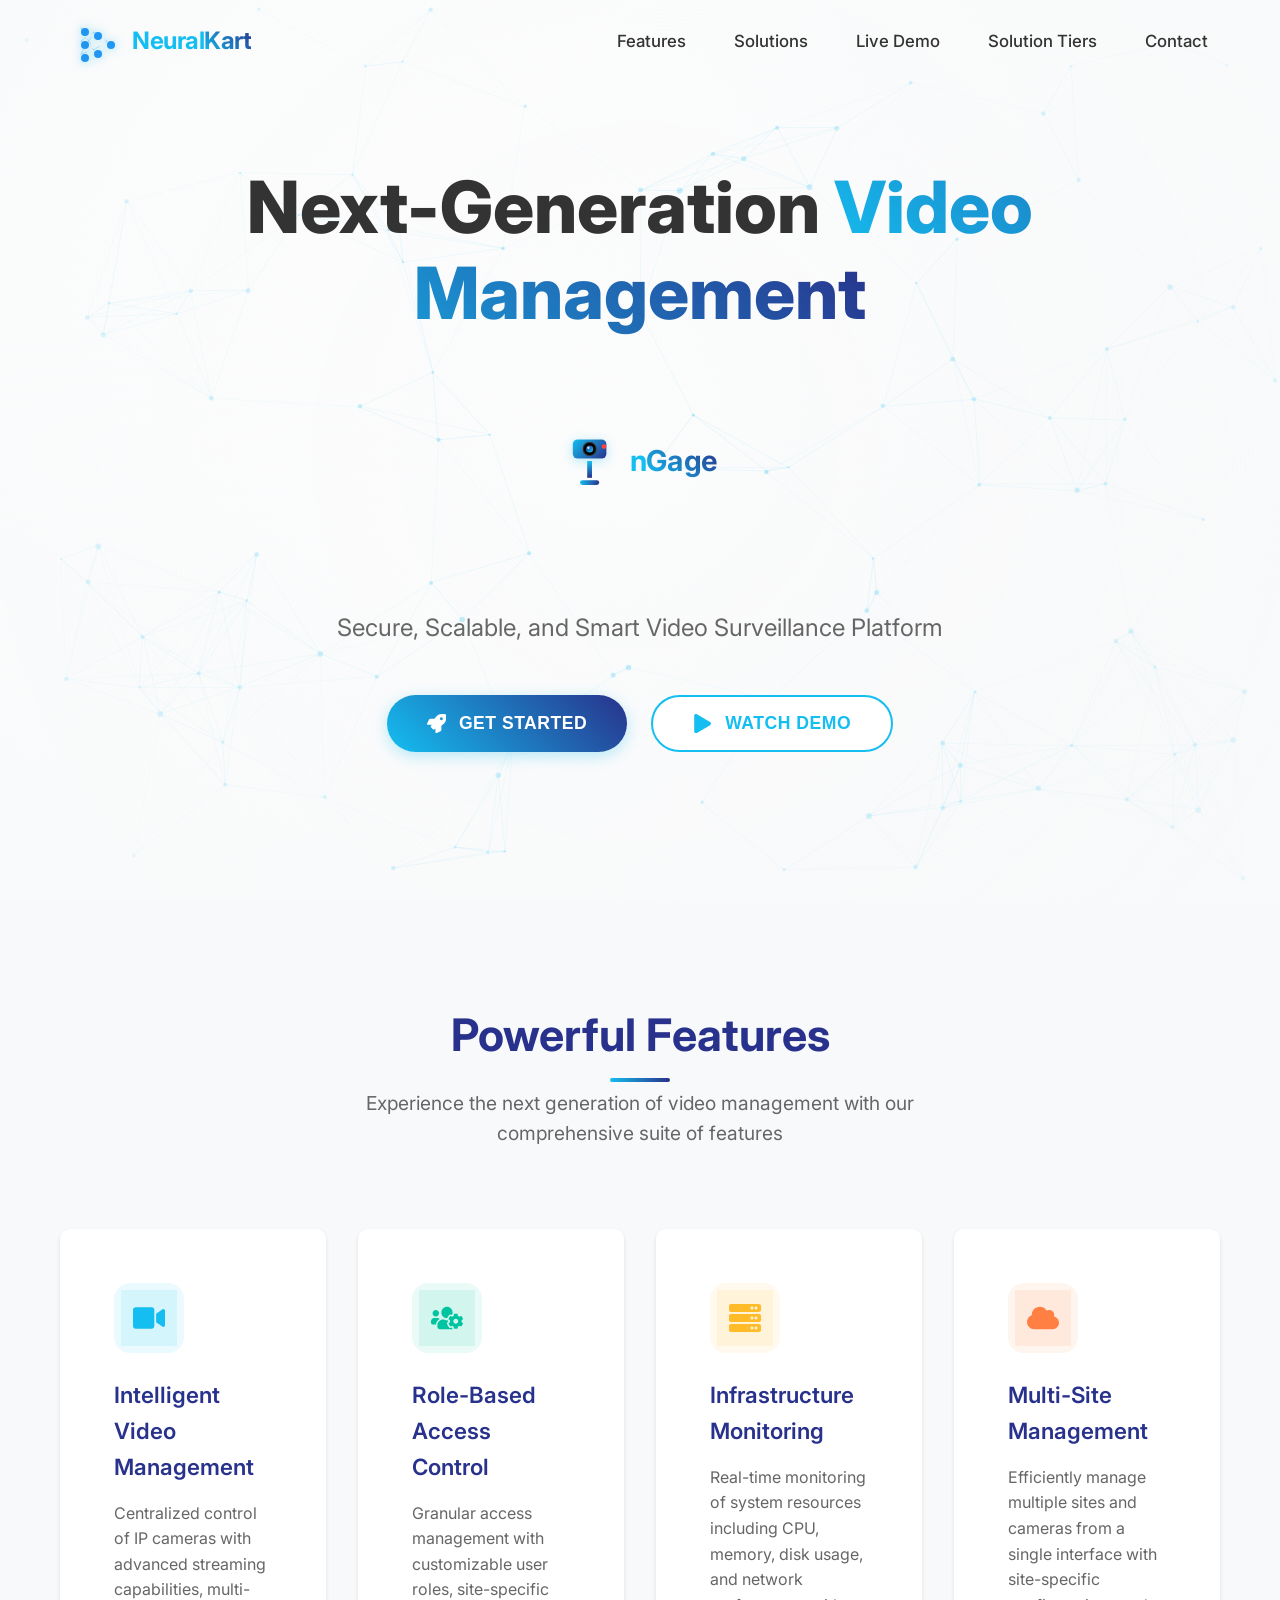
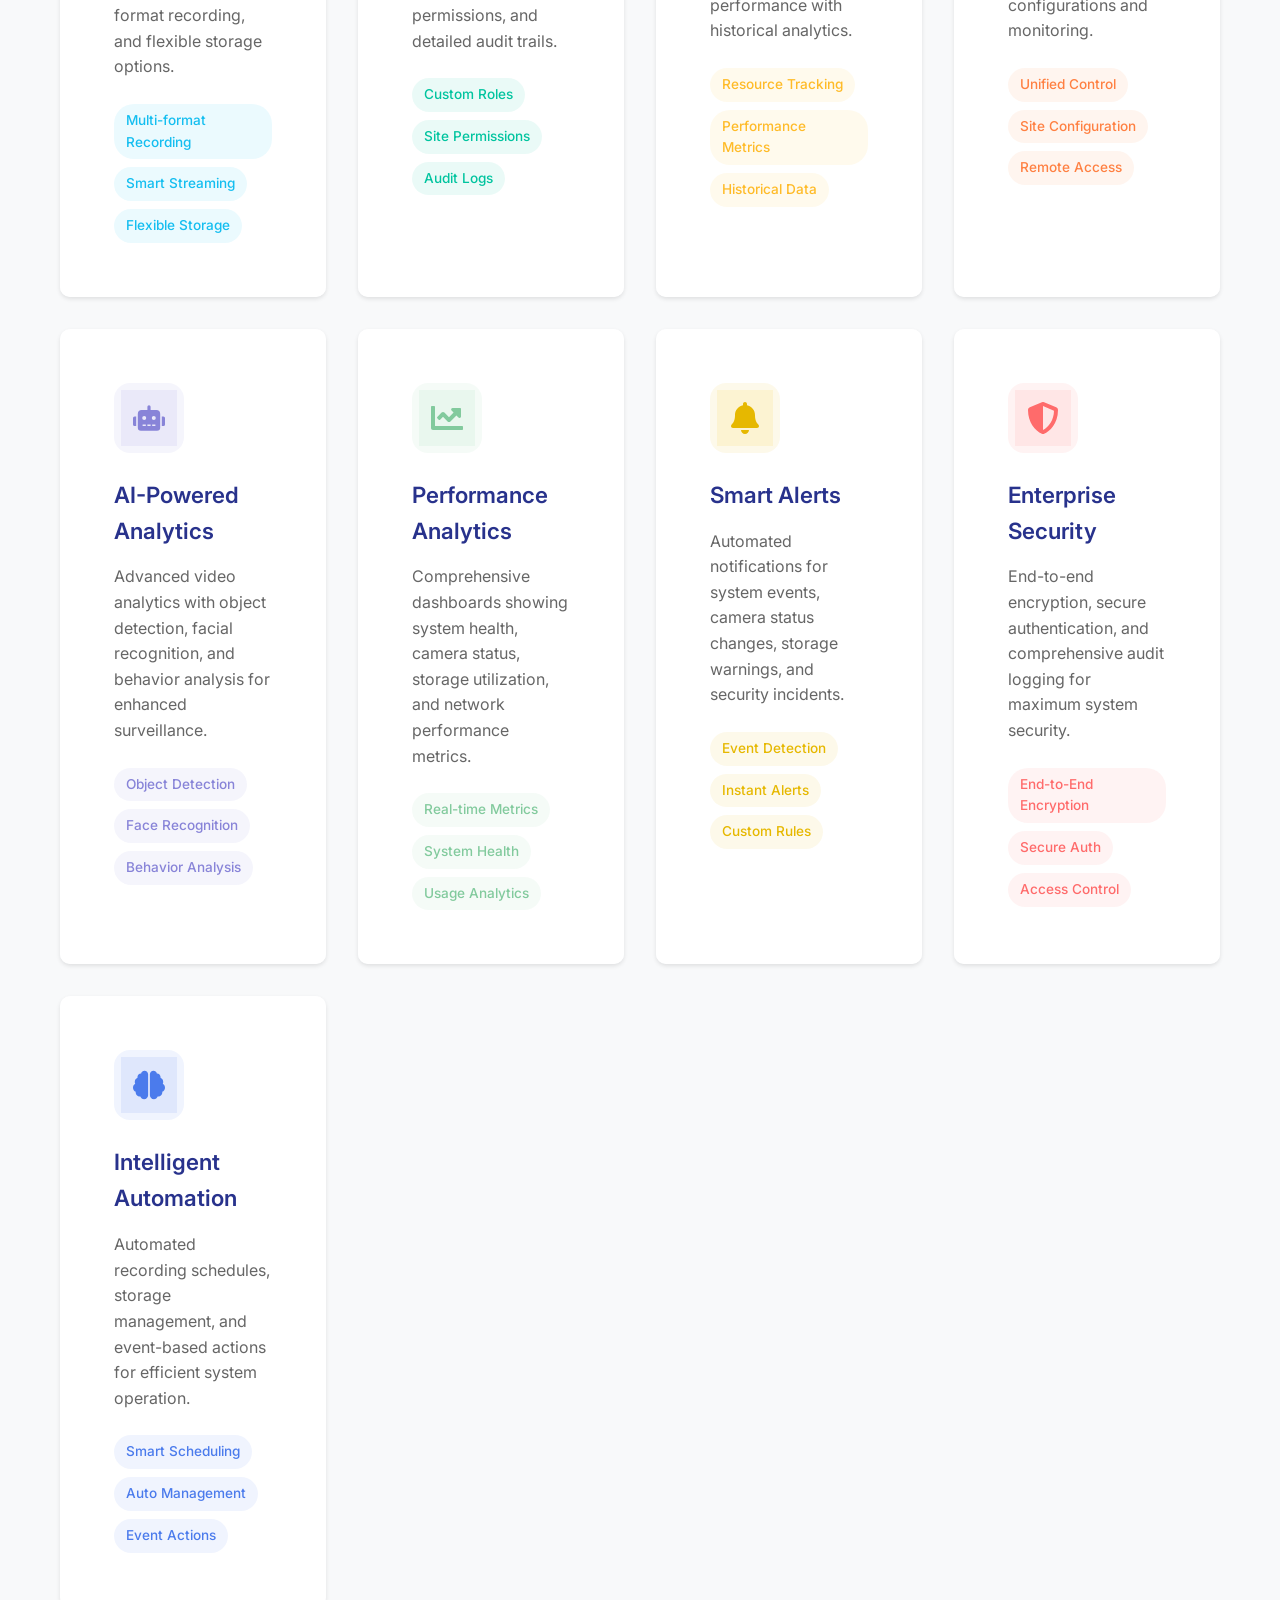
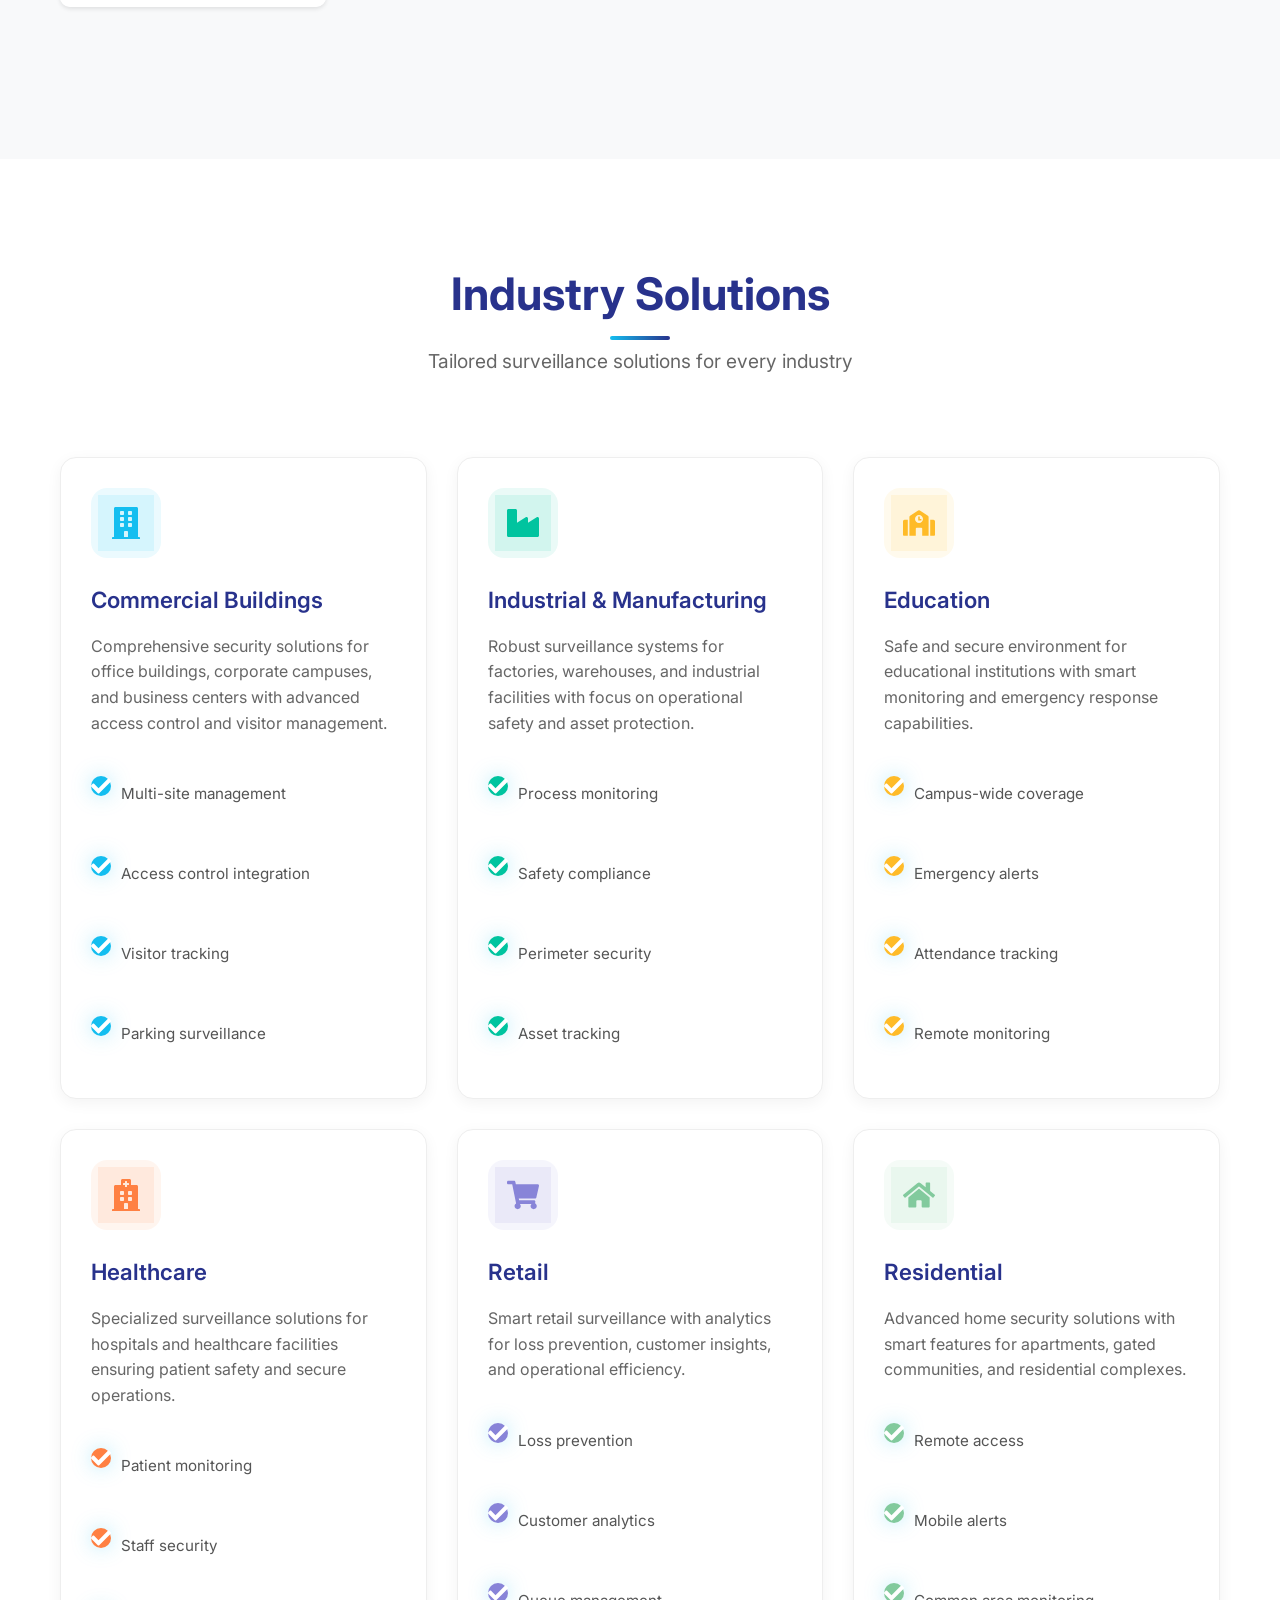
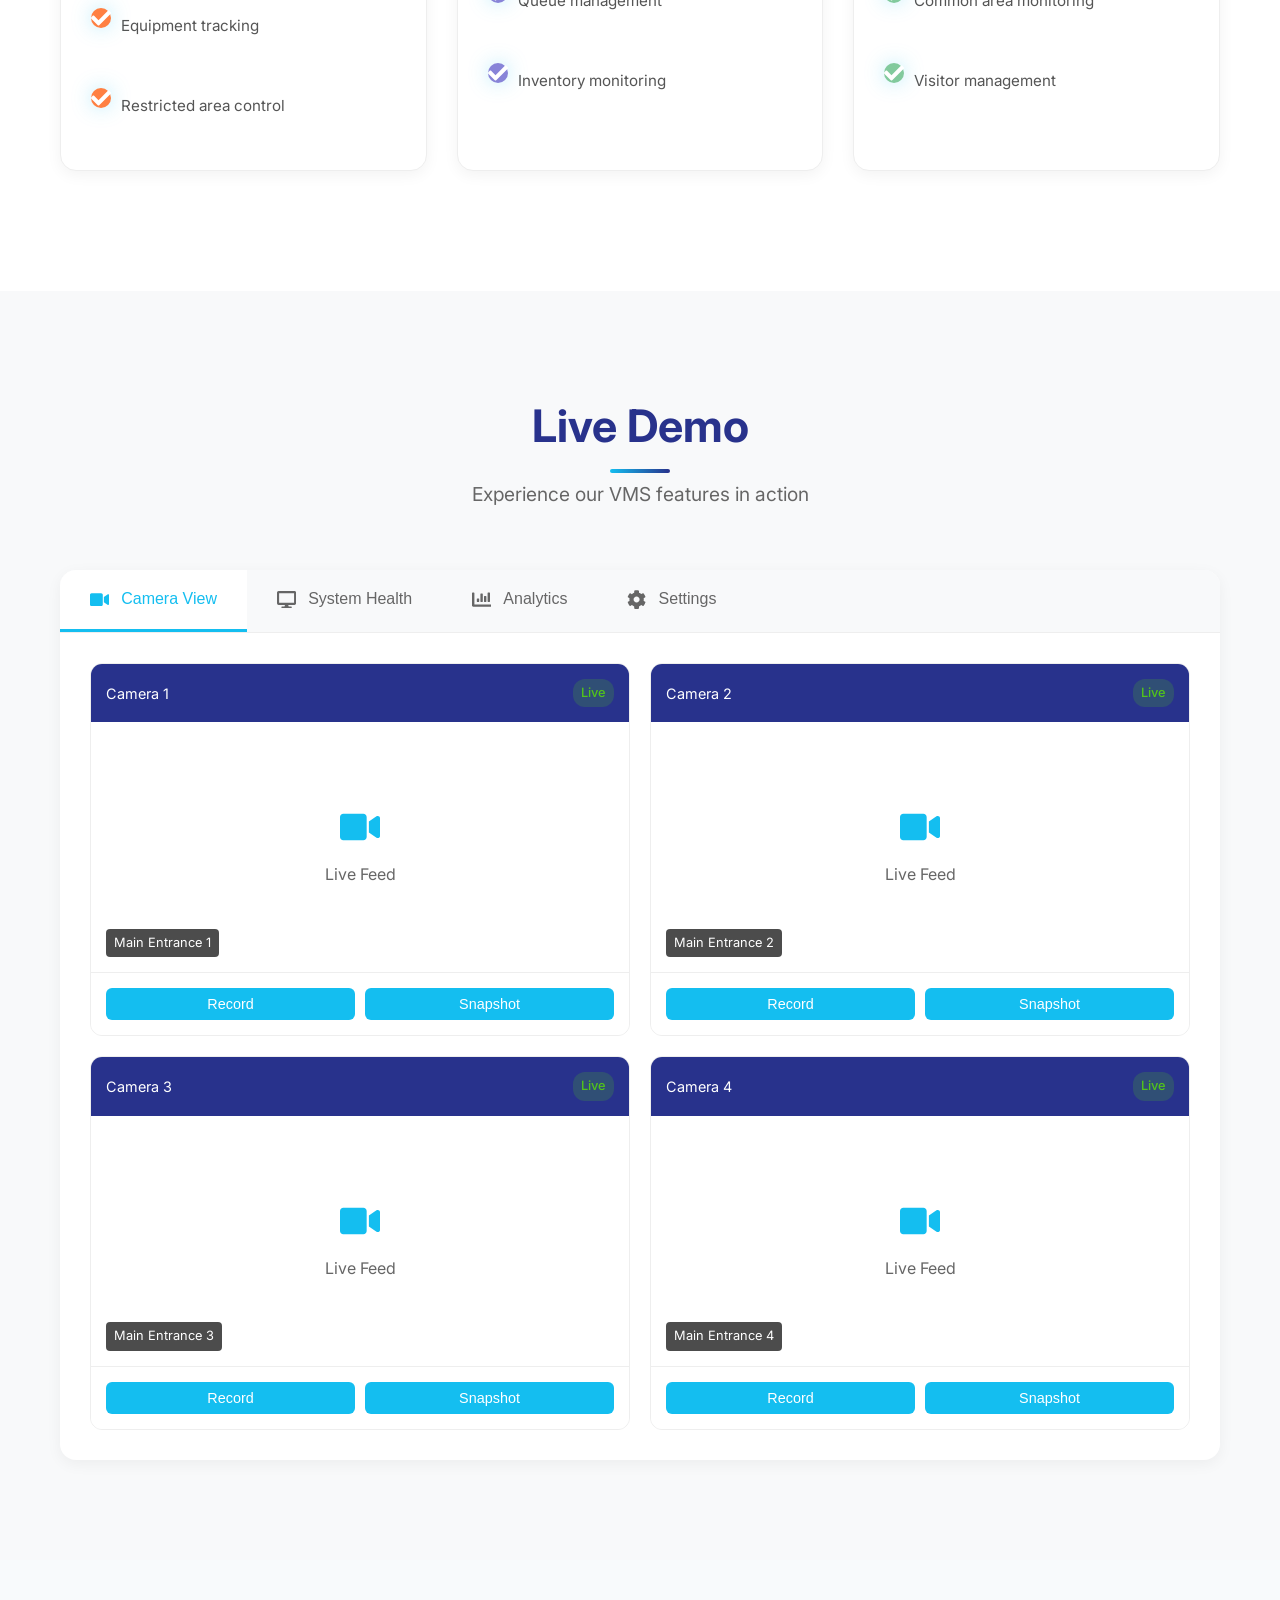
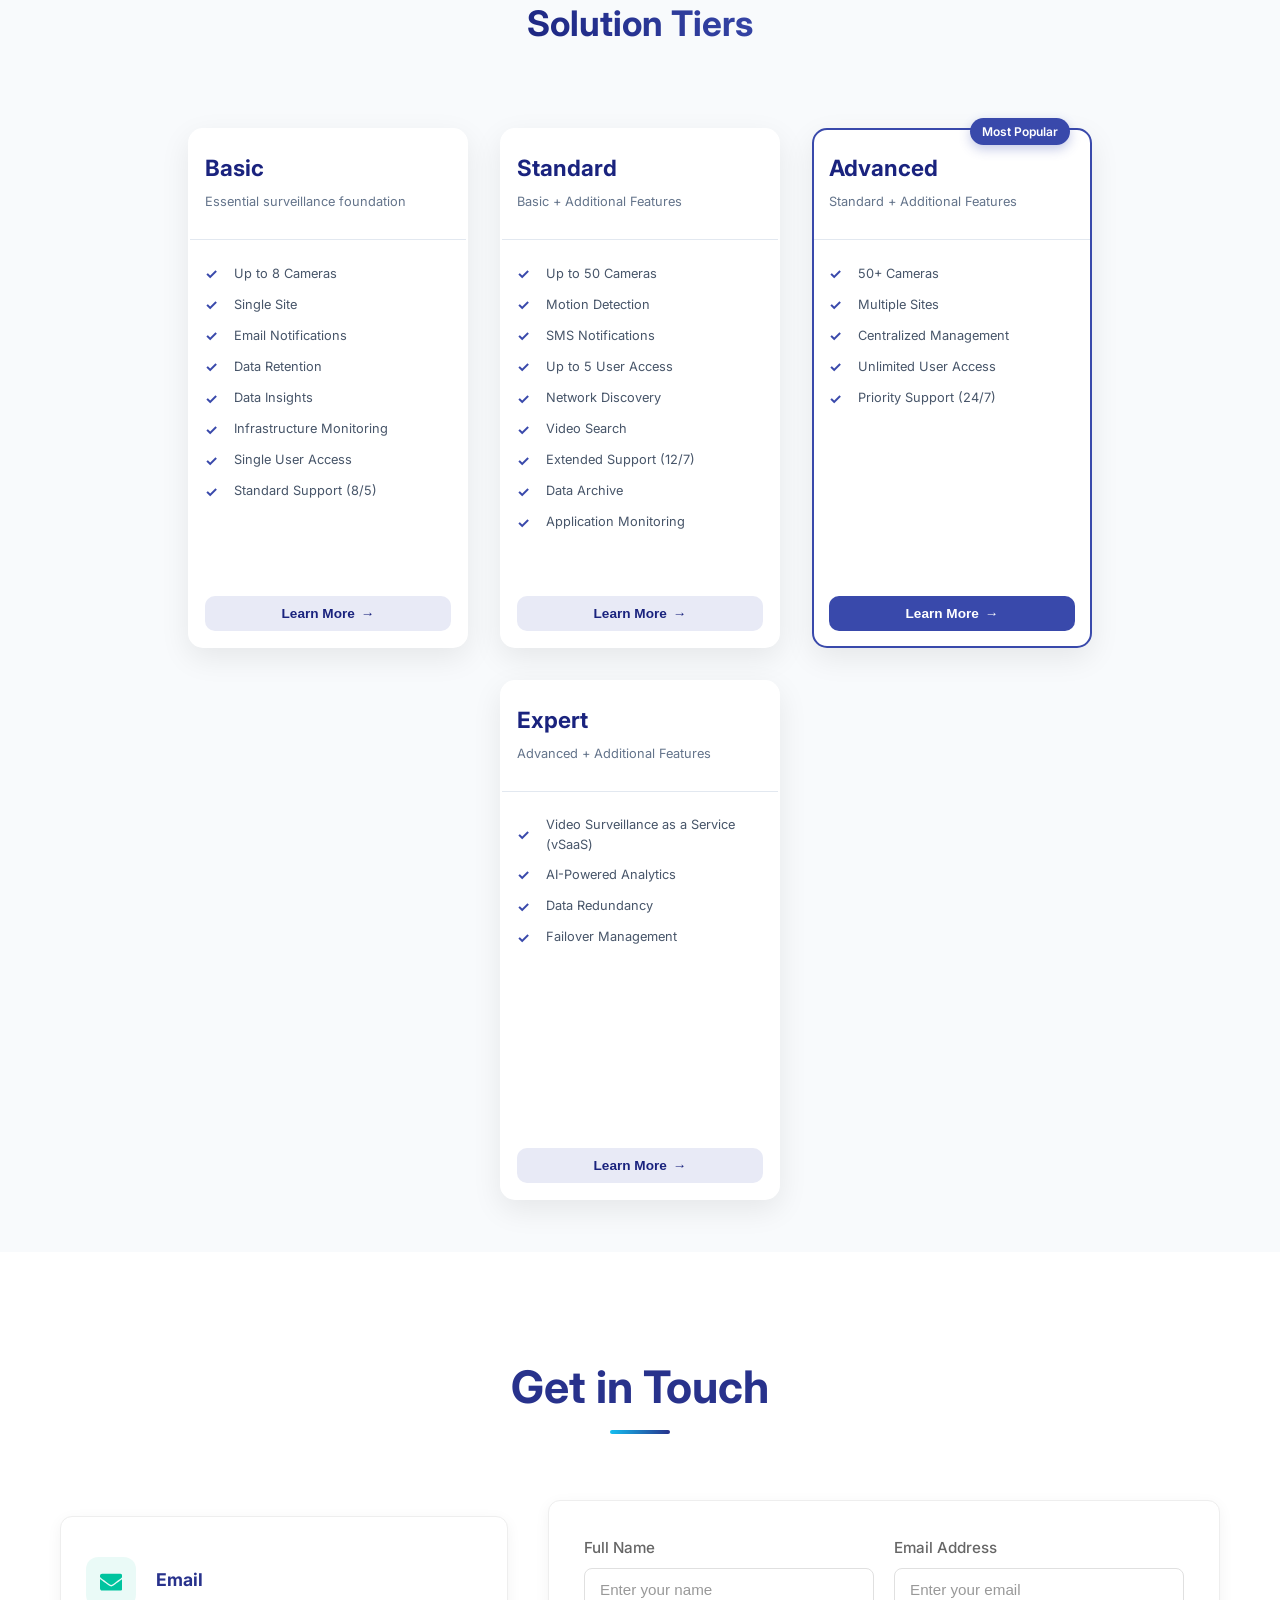
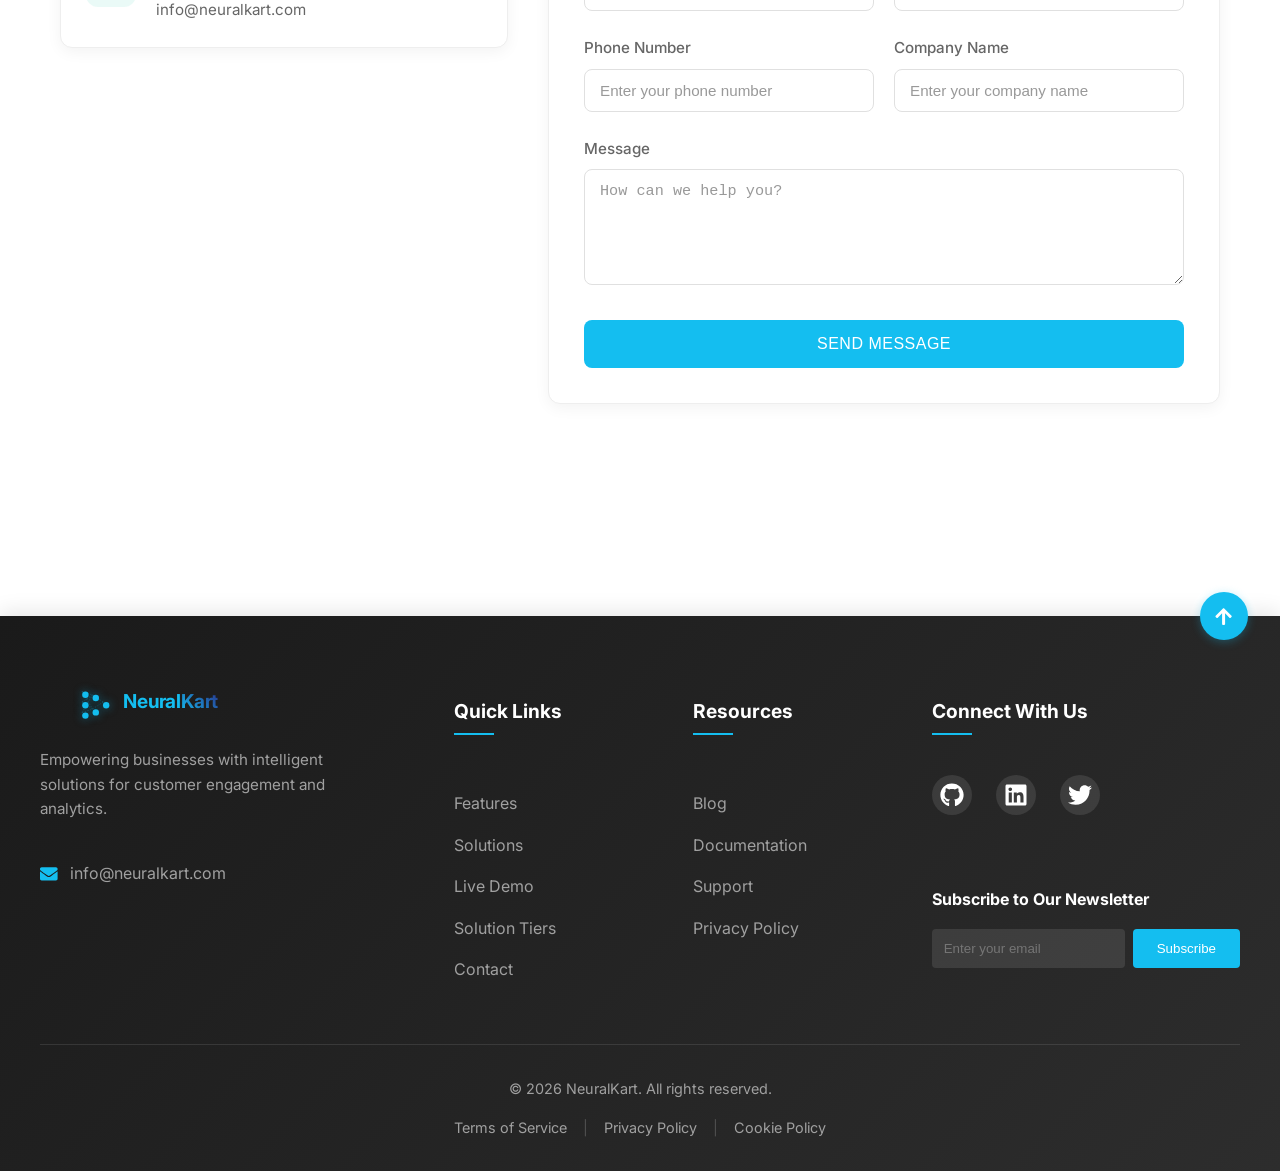
==== commit a729ee1b: "Home added" ====
--- a/index.html
+++ b/index.html
@@ -1 +1 @@
-<!doctype html><html lang="en"><head><meta charset="utf-8"/><link rel="icon" href="/favicon.ico"/><meta name="viewport" content="width=device-width,initial-scale=1"/><meta name="theme-color" content="#000000"/><meta name="description" content="NeuralKart"/><link rel="apple-touch-icon" href="/logo192.png"/><link rel="manifest" href="/manifest.json"/><link href="https://fonts.googleapis.com/css2?family=Inter:wght@400;500;600;700&display=swap" rel="stylesheet"><title>NeuralKart</title><script type="text/javascript">!function(n){if("/"===n.search[1]){var a=n.search.slice(1).split("&").map((function(n){return n.replace(/~and~/g,"&")})).join("?");window.history.replaceState(null,null,n.pathname.slice(0,-1)+a+n.hash)}}(window.location)</script><script defer="defer" src="/static/js/main.5c59cd86.js"></script><link href="/static/css/main.f3467a2e.css" rel="stylesheet"></head><body><noscript>You need to enable JavaScript to run this app.</noscript><div id="root"></div></body></html>+<!doctype html><html lang="en"><head><meta charset="utf-8"/><link rel="icon" href="/favicon.ico"/><meta name="viewport" content="width=device-width,initial-scale=1"/><meta name="theme-color" content="#000000"/><meta name="description" content="NeuralKart"/><link rel="apple-touch-icon" href="/logo192.png"/><link rel="manifest" href="/manifest.json"/><link href="https://fonts.googleapis.com/css2?family=Inter:wght@400;500;600;700&display=swap" rel="stylesheet"><title>NeuralKart</title><script type="text/javascript">!function(n){if("/"===n.search[1]){var a=n.search.slice(1).split("&").map((function(n){return n.replace(/~and~/g,"&")})).join("?");window.history.replaceState(null,null,n.pathname.slice(0,-1)+a+n.hash)}}(window.location)</script><script defer="defer" src="/static/js/main.b4a6ce71.js"></script><link href="/static/css/main.f3467a2e.css" rel="stylesheet"></head><body><noscript>You need to enable JavaScript to run this app.</noscript><div id="root"></div></body></html>
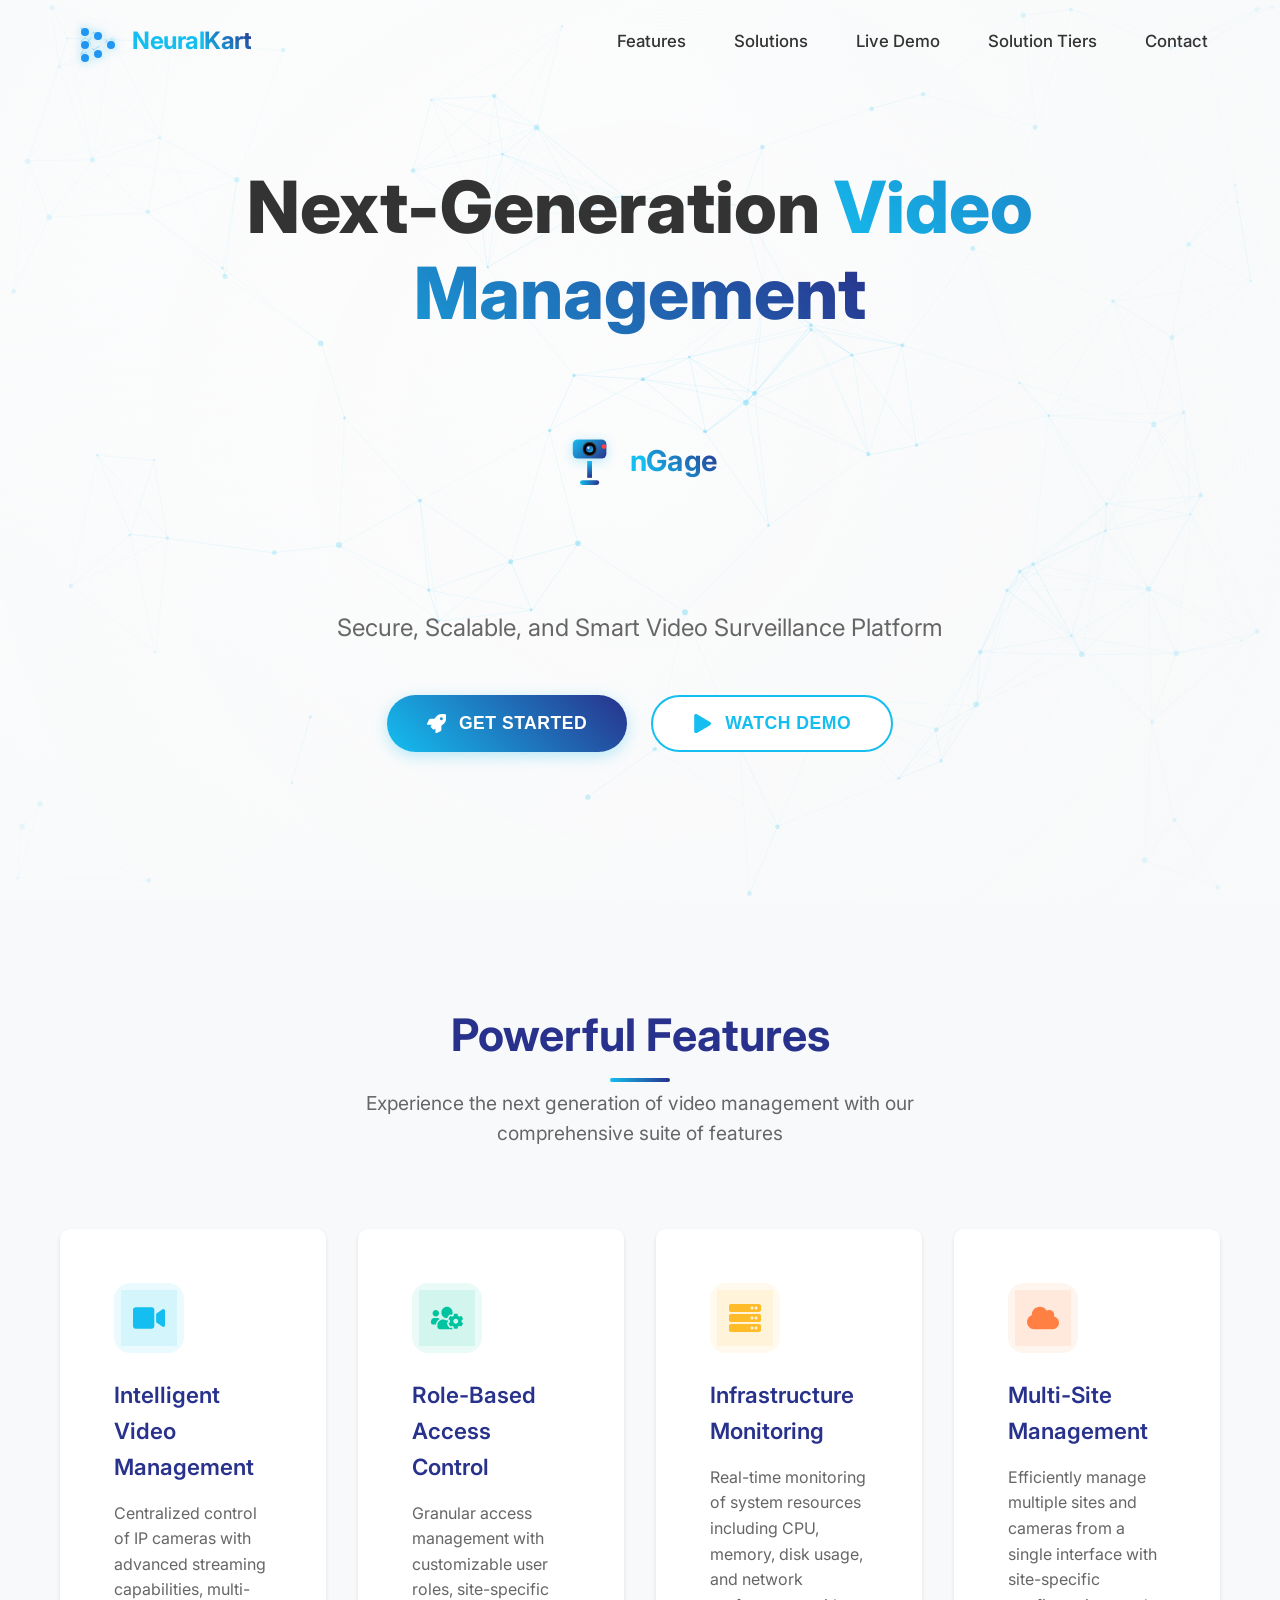
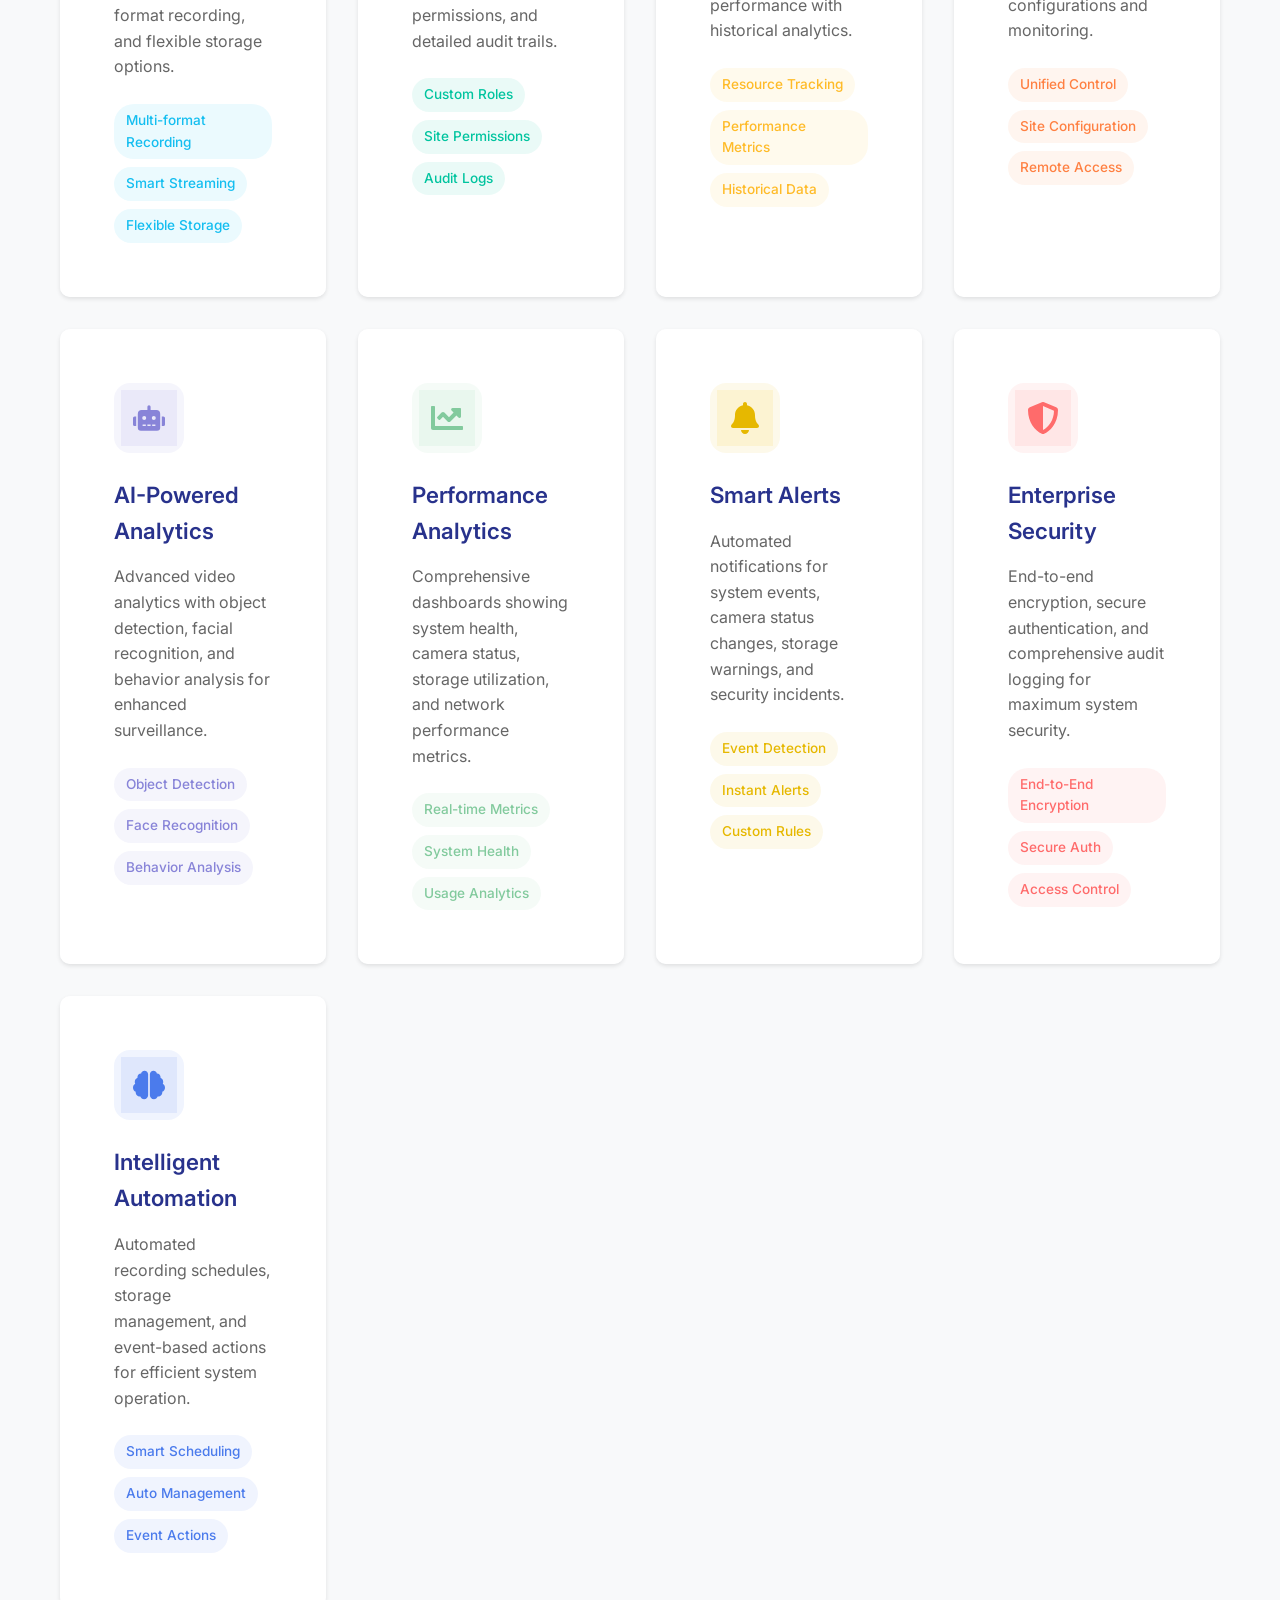
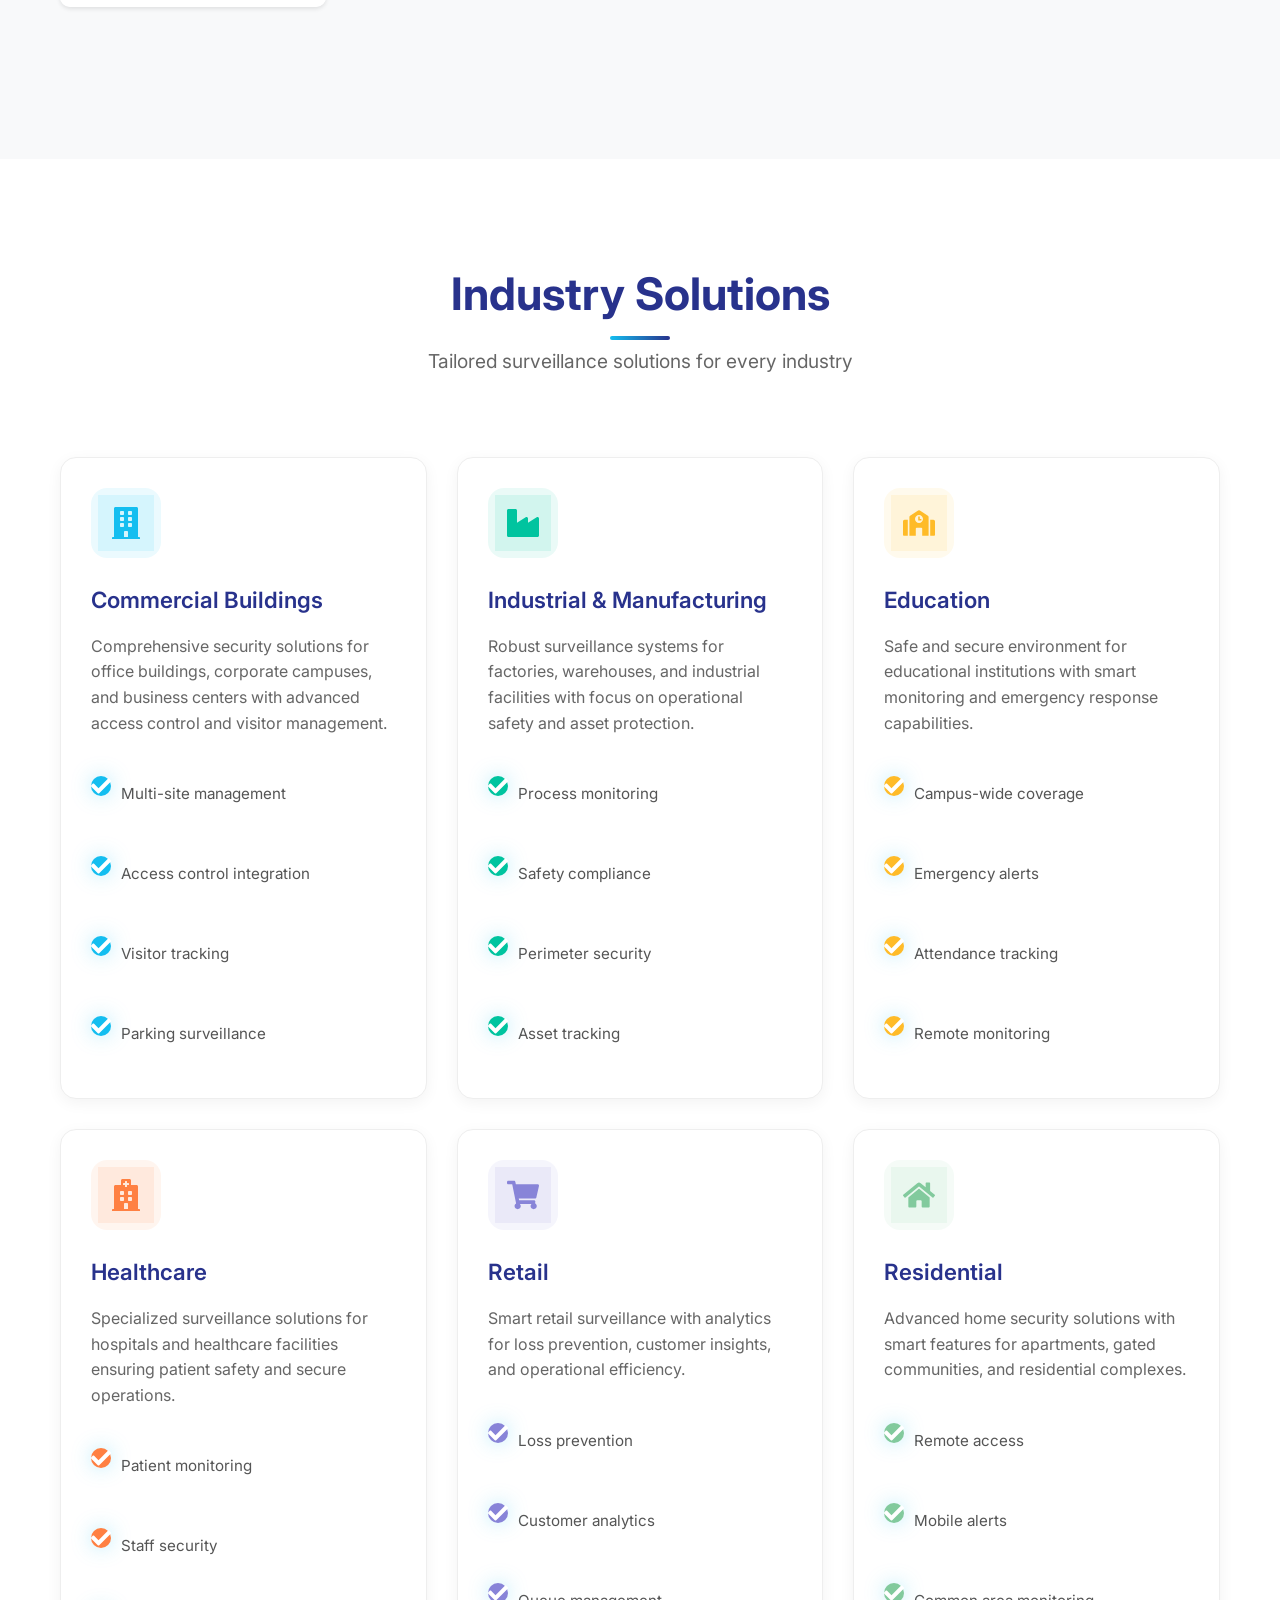
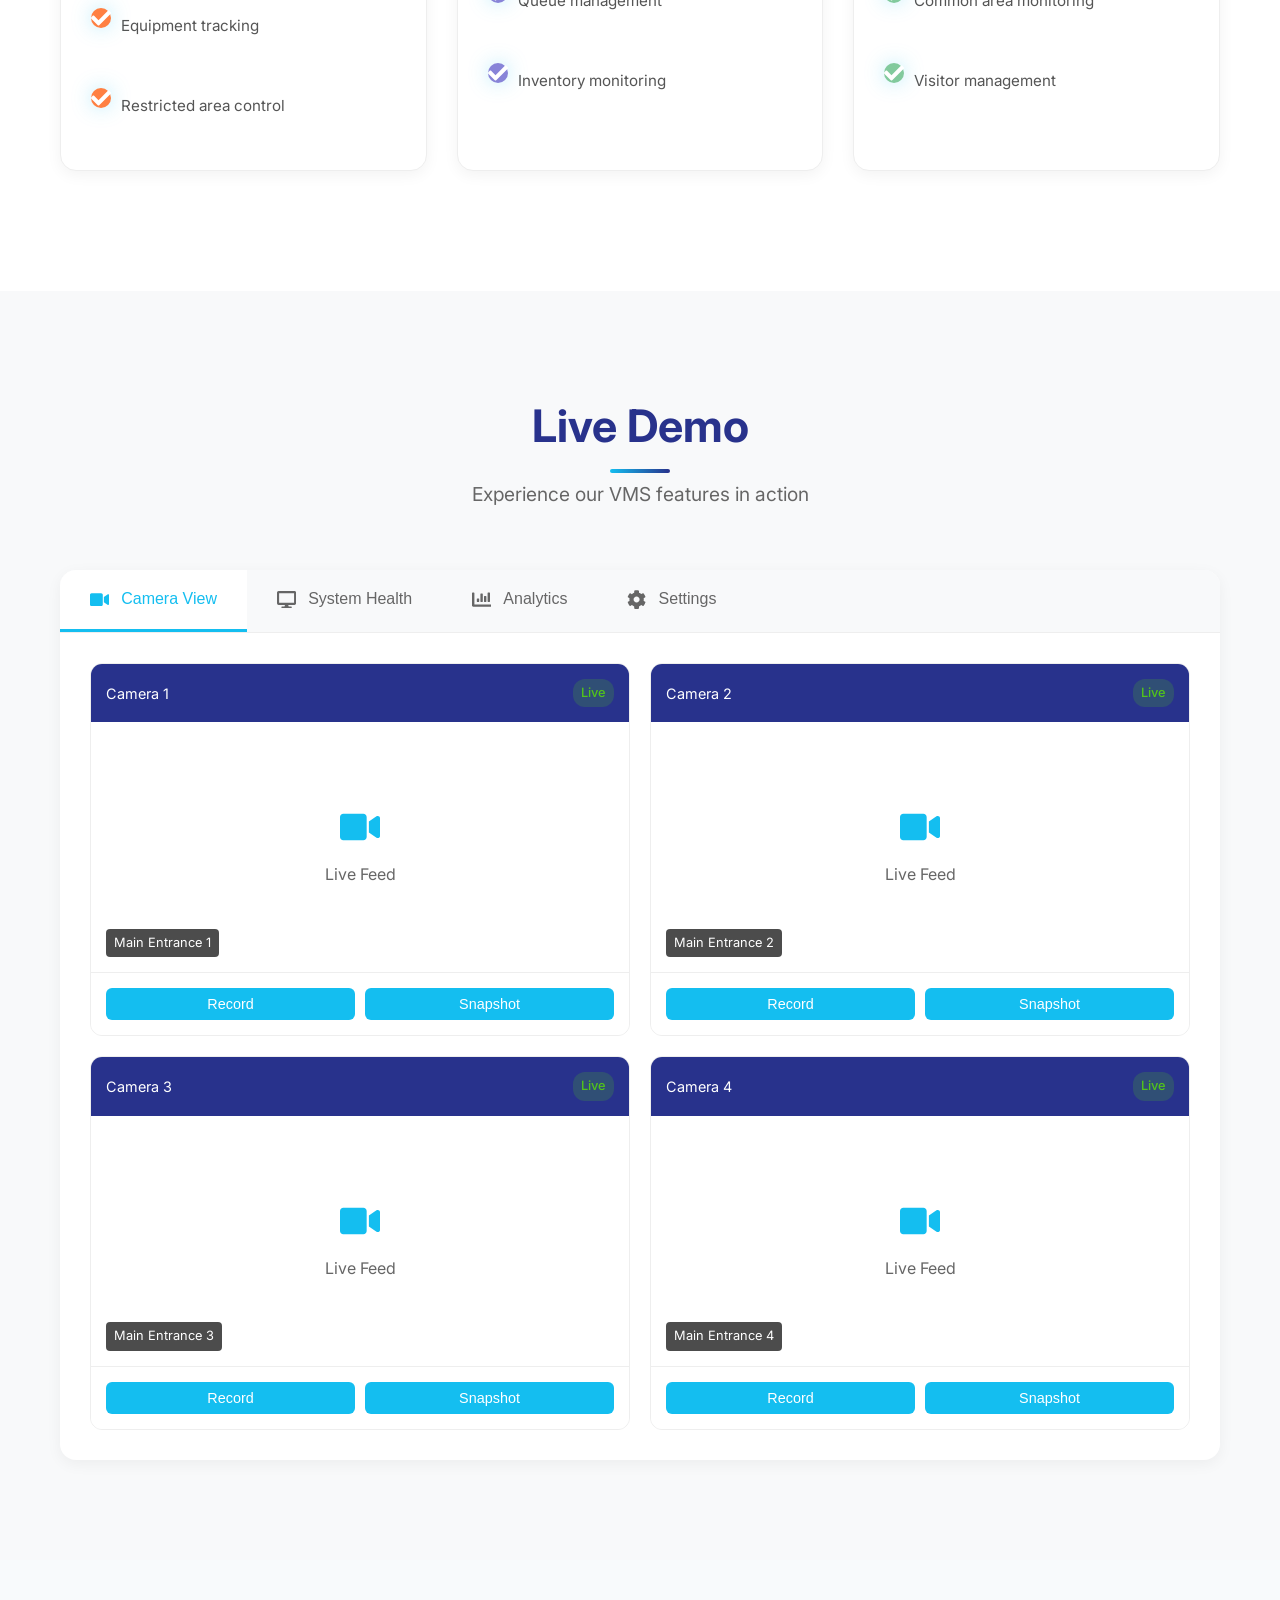
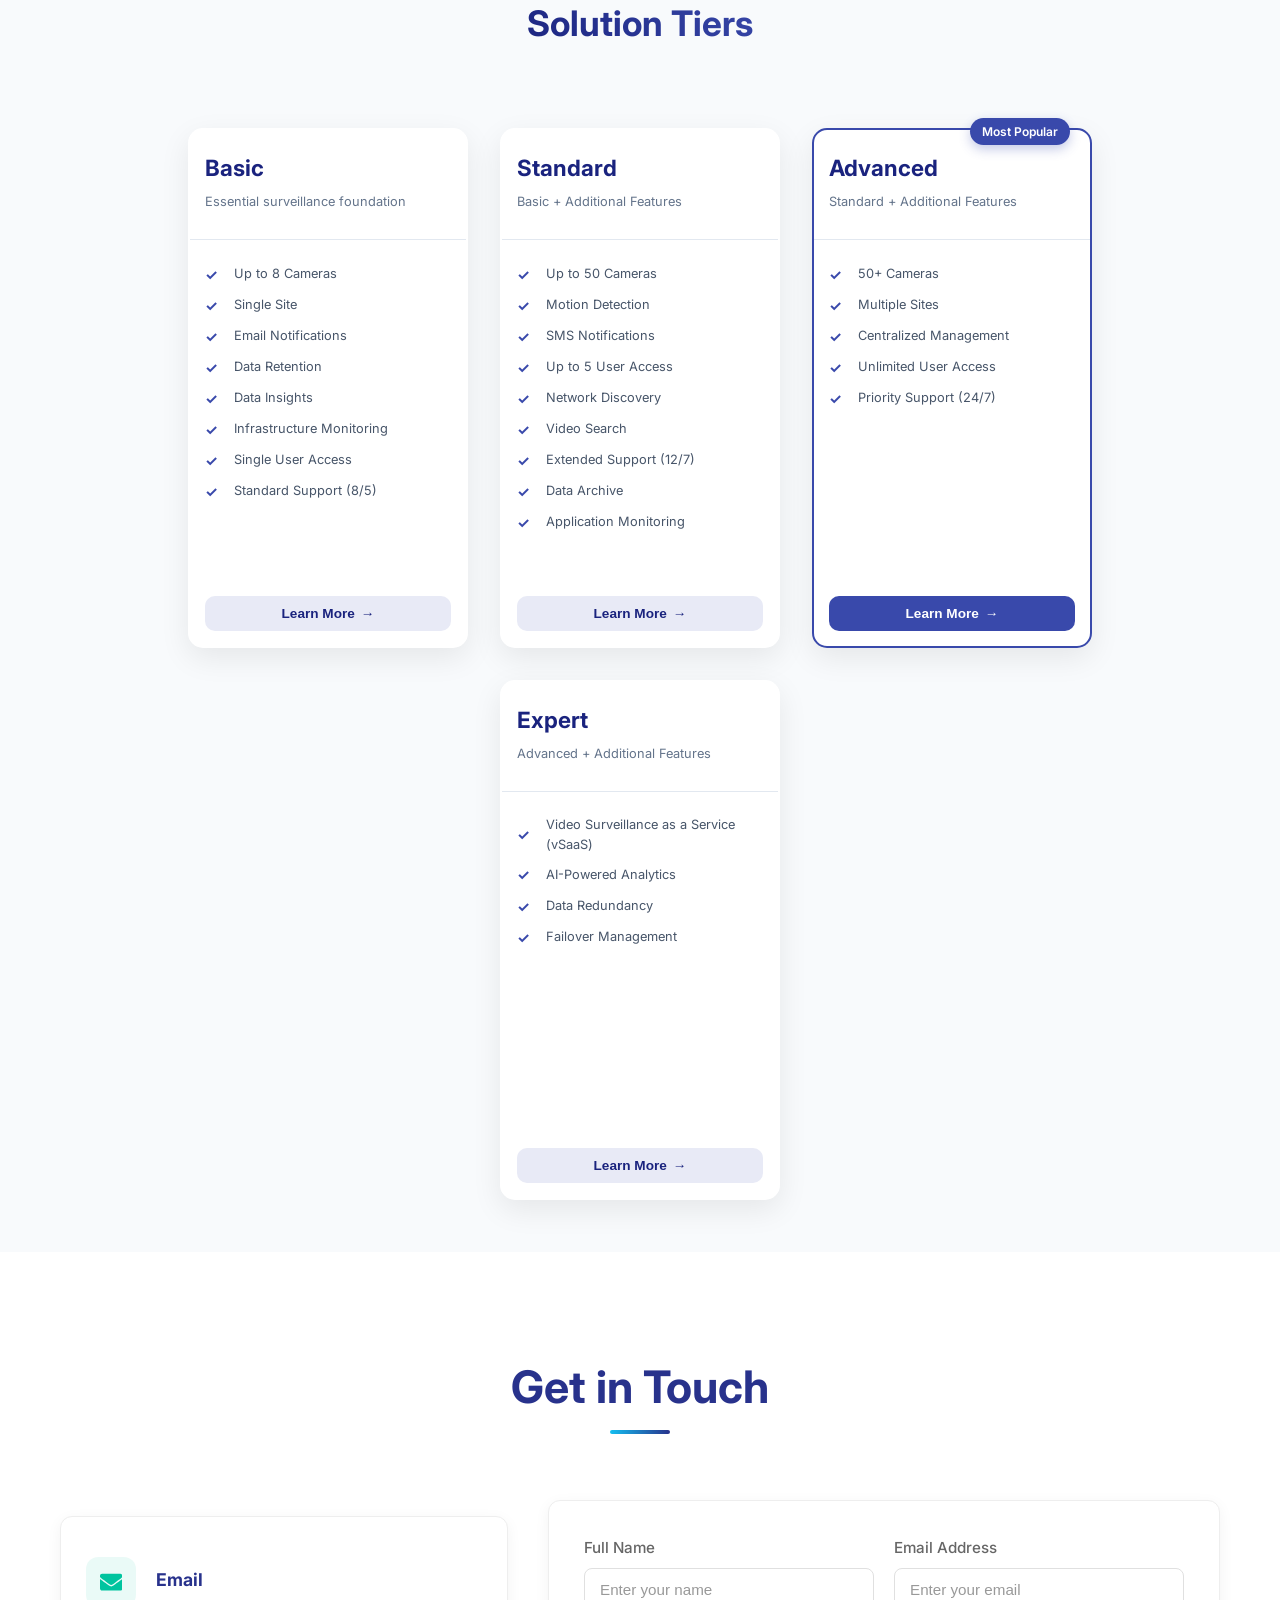
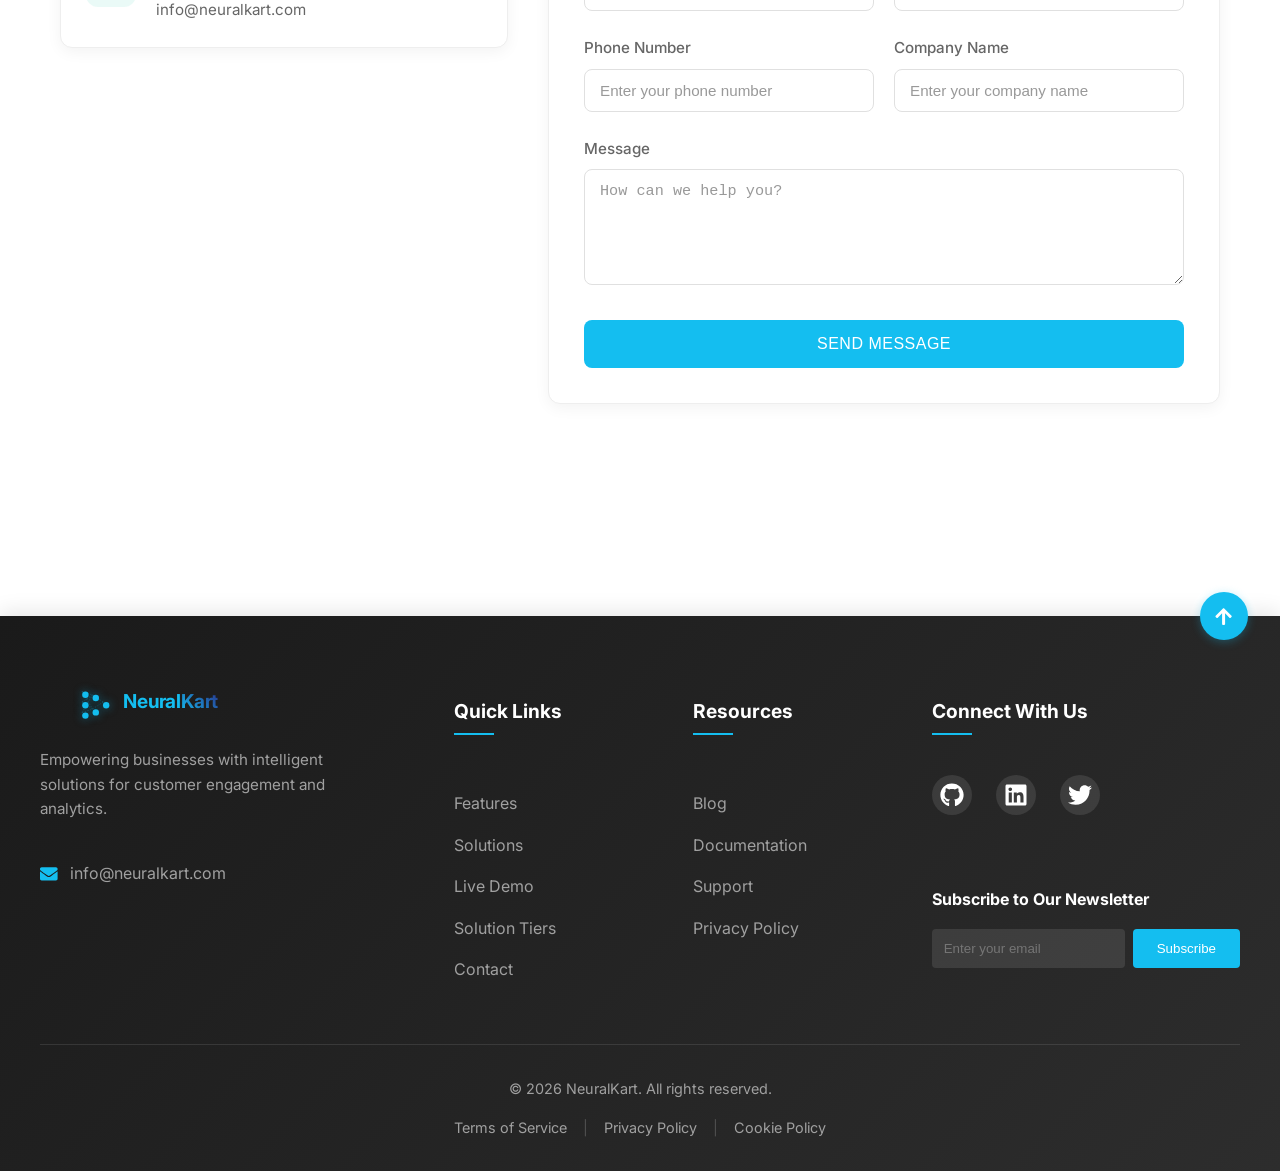
==== commit 40deb5f3: "Home added" ====
--- a/index.html
+++ b/index.html
@@ -1 +1 @@
-<!doctype html><html lang="en"><head><meta charset="utf-8"/><link rel="icon" href="/favicon.ico"/><meta name="viewport" content="width=device-width,initial-scale=1"/><meta name="theme-color" content="#000000"/><meta name="description" content="NeuralKart"/><link rel="apple-touch-icon" href="/logo192.png"/><link rel="manifest" href="/manifest.json"/><link href="https://fonts.googleapis.com/css2?family=Inter:wght@400;500;600;700&display=swap" rel="stylesheet"><title>NeuralKart</title><script type="text/javascript">!function(n){if("/"===n.search[1]){var a=n.search.slice(1).split("&").map((function(n){return n.replace(/~and~/g,"&")})).join("?");window.history.replaceState(null,null,n.pathname.slice(0,-1)+a+n.hash)}}(window.location)</script><script defer="defer" src="/static/js/main.b4a6ce71.js"></script><link href="/static/css/main.f3467a2e.css" rel="stylesheet"></head><body><noscript>You need to enable JavaScript to run this app.</noscript><div id="root"></div></body></html>+<!doctype html><html lang="en"><head><meta charset="utf-8"/><link rel="icon" href="/favicon.ico"/><meta name="viewport" content="width=device-width,initial-scale=1"/><meta name="theme-color" content="#000000"/><meta name="description" content="NeuralKart"/><link rel="apple-touch-icon" href="/logo192.png"/><link rel="manifest" href="/manifest.json"/><link href="https://fonts.googleapis.com/css2?family=Inter:wght@400;500;600;700&display=swap" rel="stylesheet"><title>NeuralKart</title><script type="text/javascript">!function(n){if("/"===n.search[1]){var a=n.search.slice(1).split("&").map((function(n){return n.replace(/~and~/g,"&")})).join("?");window.history.replaceState(null,null,n.pathname.slice(0,-1)+a+n.hash)}}(window.location)</script><script type="text/javascript">!function(n){if("/"===n.search[1]){var a=n.search.slice(1).split("&").map((function(n){return n.replace(/~and~/g,"&")})).join("?");window.history.replaceState(null,null,n.pathname.slice(0,-1)+a+n.hash)}}(window.location)</script><script defer="defer" src="/static/js/main.a6faef00.js"></script><link href="/static/css/main.f3467a2e.css" rel="stylesheet"></head><body><noscript>You need to enable JavaScript to run this app.</noscript><div id="root"></div></body></html>
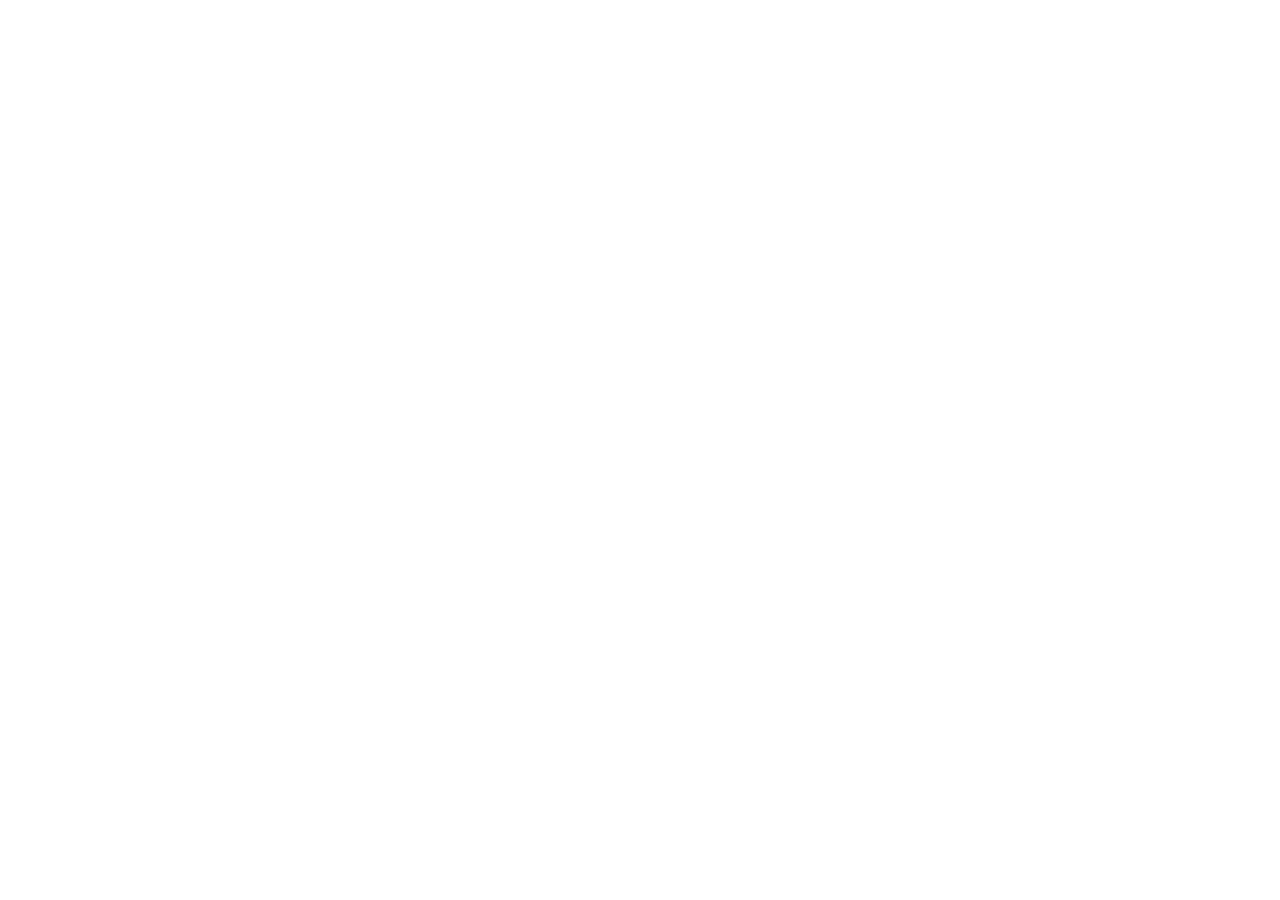
==== commit c942e443: "Old version" ====
--- a/index.html
+++ b/index.html
@@ -1 +1 @@
-<!doctype html><html lang="en"><head><meta charset="utf-8"/><link rel="icon" href="/favicon.ico"/><meta name="viewport" content="width=device-width,initial-scale=1"/><meta name="theme-color" content="#000000"/><meta name="description" content="NeuralKart"/><link rel="apple-touch-icon" href="/logo192.png"/><link rel="manifest" href="/manifest.json"/><link href="https://fonts.googleapis.com/css2?family=Inter:wght@400;500;600;700&display=swap" rel="stylesheet"><title>NeuralKart</title><script type="text/javascript">!function(n){if("/"===n.search[1]){var a=n.search.slice(1).split("&").map((function(n){return n.replace(/~and~/g,"&")})).join("?");window.history.replaceState(null,null,n.pathname.slice(0,-1)+a+n.hash)}}(window.location)</script><script type="text/javascript">!function(n){if("/"===n.search[1]){var a=n.search.slice(1).split("&").map((function(n){return n.replace(/~and~/g,"&")})).join("?");window.history.replaceState(null,null,n.pathname.slice(0,-1)+a+n.hash)}}(window.location)</script><script defer="defer" src="/static/js/main.a6faef00.js"></script><link href="/static/css/main.f3467a2e.css" rel="stylesheet"></head><body><noscript>You need to enable JavaScript to run this app.</noscript><div id="root"></div></body></html>+<!doctype html><html lang="en"><head><meta charset="utf-8"/><link rel="icon" href="/favicon.ico"/><meta name="viewport" content="width=device-width,initial-scale=1"/><meta name="theme-color" content="#000000"/><meta name="description" content="NeuralKart"/><link rel="apple-touch-icon" href="/logo192.png"/><link rel="manifest" href="/manifest.json"/><link href="https://fonts.googleapis.com/css2?family=Inter:wght@400;500;600;700&display=swap" rel="stylesheet"><title>NeuralKart</title><script type="text/javascript">!function(n){if("/"===n.search[1]){var a=n.search.slice(1).split("&").map((function(n){return n.replace(/~and~/g,"&")})).join("?");window.history.replaceState(null,null,n.pathname.slice(0,-1)+a+n.hash)}}(window.location)</script><script defer="defer" src="/static/js/main.b1a254a3.js"></script><link href="/static/css/main.f1b7122e.css" rel="stylesheet"></head><body><noscript>You need to enable JavaScript to run this app.</noscript><div id="root"></div></body></html>
--- a/static/css/main.f1b7122e.css
+++ b/static/css/main.f1b7122e.css
@@ -0,0 +1,2 @@
+:root{--primary-color:#28328c;--secondary-color:#14bef0;--text-color:#333;--background-color:#f5f7fa}*{box-sizing:border-box;margin:0;padding:0}body{color:#333;color:var(--text-color);font-family:Inter,sans-serif;line-height:1.6}html{scroll-padding-top:80px}@media (prefers-reduced-motion:reduce){html{scroll-behavior:auto}}.logo-container{cursor:pointer;gap:12px;transition:all .3s ease}.logo-container.small{transform:scale(.8)}.logo-container.medium{transform:scale(1)}.logo-container.large{transform:scale(1.2)}.logo-symbol{align-items:center;display:flex;height:44px;justify-content:center;position:relative;width:44px}.cctv-camera{height:100%;position:relative;width:100%}.camera-body{background:linear-gradient(135deg,#14bef0,#28328c);border-radius:4px;box-shadow:0 2px 10px #14bef04d;height:16px;left:50%;position:absolute;top:4px;transform:translateX(-50%);width:28px}.camera-body,.camera-lens{align-items:center;display:flex;justify-content:center}.camera-lens{background:#000;border:1px solid #fff3;border-radius:50%;height:12px;overflow:hidden;position:relative;width:12px}.lens-inner{background:linear-gradient(135deg,#28328c,#14bef0);border-radius:50%;height:6px;position:relative;width:6px}.lens-inner:after{background:#fff;border-radius:50%;content:"";height:2px;left:1px;opacity:.8;position:absolute;top:1px;width:2px}.camera-mount{bottom:2px;left:50%;position:absolute;transform:translateX(-50%)}.mount-arm{background:linear-gradient(180deg,#14bef0,#28328c);height:14px;margin:0 auto;width:4px}.mount-base{background:linear-gradient(90deg,#14bef0,#28328c);border-radius:2px;height:4px;margin-top:2px;width:16px}.camera-light{animation:blink 2s infinite;background:#f44;border-radius:50%;height:4px;position:absolute;right:8px;top:8px;width:4px}@keyframes blink{0%,to{opacity:1}50%{opacity:.4}}.logo-text{color:#333;font-size:24px;font-weight:700;letter-spacing:-.5px}.logo-text .n{color:#14bef0}.logo-text .gage{-webkit-text-fill-color:#0000;background:linear-gradient(45deg,#14bef0,#28328c);-webkit-background-clip:text;background-clip:text}.logo-container:hover .camera-body{box-shadow:0 4px 15px #14bef066;transform:translateX(-50%) rotate(-5deg)}.logo-container:hover .lens-inner{transform:scale(1.1)}.logo-container:hover .camera-light{animation:blink .5s infinite}@media (prefers-color-scheme:dark){.logo-text{color:#fff}}.neuralkart-logo-container{--network-color:#2196f3;align-items:center;cursor:pointer;display:flex;gap:1rem;transition:all .3s ease}.neuralkart-logo-container.small{transform:scale(.8)}.neuralkart-logo-container.medium{transform:scale(1)}.neuralkart-logo-container.large{transform:scale(1.2)}.neuralkart-logo-symbol{align-items:center;display:flex;height:44px;justify-content:center;position:relative;width:44px}.neural-network{height:100%;position:relative;width:100%}.nodes{height:100%;left:0;top:0;width:100%;z-index:2}.node,.nodes{position:absolute}.node{background:var(--network-color);border-radius:50%;box-shadow:0 0 10px #14bef080;height:8px;transition:transform .3s ease;width:8px}.node:hover{transform:scale(1.2)}.input-node.n1{left:20%;top:20%}.input-node.n2{left:20%;top:50%}.input-node.n3{left:20%;top:80%}.hidden-node.n4{left:50%;top:30%}.hidden-node.n5{left:50%;top:70%}.output-node.n6{left:80%;top:50%}.connections{left:0;position:absolute;top:0;z-index:1}.connections,.connections-svg{height:100%;width:100%}.connection{fill:none;stroke:var(--network-color);stroke-width:2;opacity:.3}@keyframes pulse{0%{opacity:1;transform:scale(1)}50%{opacity:.8;transform:scale(1.2)}to{opacity:1;transform:scale(1)}}.node{animation:pulse 2s infinite}.n1{animation-delay:0s}.n2{animation-delay:.3s}.n3{animation-delay:.6s}.n4{animation-delay:.9s}.n5{animation-delay:1.2s}.n6{animation-delay:1.5s}@keyframes flow{0%{stroke-dashoffset:20}to{stroke-dashoffset:0}}.connection{stroke-dasharray:4;animation:flow 1s linear infinite}.neuralkart-logo-text{color:#333;font-size:24px;font-weight:700;letter-spacing:-.5px}.neuralkart-logo-text .neural{color:#14bef0}.neuralkart-logo-text .kart{-webkit-text-fill-color:#0000;background:linear-gradient(45deg,#14bef0,#28328c);-webkit-background-clip:text;background-clip:text}.neuralkart-logo-container:hover .node{animation-duration:1s;box-shadow:0 0 15px #14bef0cc}.neuralkart-logo-container:hover .connection{animation-duration:.5s;opacity:.6}@media (prefers-color-scheme:dark){.neuralkart-logo-text{color:#fff}}.neural-network.animated .connection{stroke-dasharray:15;animation:flowAnimation 2s linear infinite}@keyframes flowAnimation{0%{stroke-dashoffset:30}to{stroke-dashoffset:0}}.navbar{background:#0000;left:0;padding:1.2rem 0;position:fixed;right:0;top:0;transition:all .3s ease;z-index:1000}.navbar.scrolled{-webkit-backdrop-filter:blur(10px);backdrop-filter:blur(10px);background:#fffffff2;box-shadow:0 4px 20px #00000014;padding:1rem 0}.navbar-container{justify-content:space-between;margin:0 auto;max-width:1200px;padding:0 2rem}.logo,.navbar-container{align-items:center;display:flex}.logo{color:#333;cursor:pointer;font-size:1.8rem;font-weight:700;gap:.8rem}.logo-icon{color:#14bef0;filter:drop-shadow(0 2px 4px rgba(20,190,240,.3));font-size:2rem}.nav-links{align-items:center;display:flex;gap:3rem}.nav-link{color:#333;font-size:1.05rem;font-weight:500;padding:.5rem 0;position:relative;text-decoration:none;transition:all .3s ease}.nav-link:after{background:#14bef0;border-radius:2px;bottom:0;content:"";height:2px;left:0;position:absolute;transition:width .3s ease;width:0}.nav-link:hover:after{width:100%}.nav-link:hover{color:#14bef0}.login-btn{background:#14bef0;border:none;border-radius:50px;box-shadow:0 4px 15px #14bef04d;color:#fff;cursor:pointer;font-size:1.05rem;font-weight:500;padding:.9rem 2rem;transition:all .3s ease}.login-btn:hover{box-shadow:0 6px 20px #14bef066;transform:translateY(-2px)}.mobile-menu-icon{color:#333;cursor:pointer;display:none;font-size:1.8rem}@media (max-width:768px){.nav-links{background:#fff;box-shadow:0 4px 20px #0000001a;display:none;flex-direction:column;gap:1.5rem;left:0;padding:2rem;position:absolute;right:0;top:100%}.nav-links.active{display:flex}.mobile-menu-icon{display:block}.login-btn{text-align:center;width:100%}}.logo-group{align-items:center;display:flex}.logo-separator{background:linear-gradient(180deg,#0000,#14bef0,#0000);height:30px;margin:0 20px;width:1px}@media (max-width:768px){.logo-group{align-items:flex-start;flex-direction:column;gap:10px}.logo-separator{display:none}}.hero{align-items:center;background:linear-gradient(135deg,#fff,#f8f9fa);display:flex;justify-content:center;min-height:100vh;overflow:hidden;padding-top:80px;position:relative}.hero-canvas{z-index:1}.hero-canvas,.hero-overlay{height:100%;left:0;position:absolute;top:0;width:100%}.hero-overlay{background:radial-gradient(circle at center,#0000 0,#f8f9facc 100%);z-index:2}.hero-content{color:#333;max-width:1200px;padding:0 20px;position:relative;text-align:center;z-index:3}.hero-text-content{margin-bottom:4rem}.hero-title{color:#333;font-size:4.5rem;font-weight:800;line-height:1.2;margin-bottom:1.5rem}.gradient-text{-webkit-text-fill-color:#0000;text-fill-color:#0000;background:linear-gradient(45deg,#14bef0,#28328c);-webkit-background-clip:text;background-clip:text}.hero-subtitle{color:#666;font-size:1.5rem;font-weight:400;line-height:1.6;margin-bottom:3rem}.hero-buttons{display:flex;gap:1.5rem;justify-content:center}.primary-btn,.secondary-btn{align-items:center;border-radius:50px;cursor:pointer;display:flex;font-size:1.1rem;font-weight:600;gap:.8rem;letter-spacing:.5px;padding:1rem 2.5rem;text-transform:uppercase;transition:all .3s ease}.primary-btn{background:linear-gradient(45deg,#14bef0,#28328c);border:none;box-shadow:0 4px 15px #14bef04d;color:#fff}.primary-btn:hover{box-shadow:0 6px 25px #14bef080;transform:translateY(-2px)}.secondary-btn{background:#fff;border:2px solid #14bef0;color:#14bef0}.secondary-btn:hover{background:#14bef01a;transform:translateY(-2px)}.btn-icon{font-size:1.2rem}.hero-stats{border-top:1px solid #0000001a;display:flex;gap:5rem;justify-content:center;margin-top:4rem;padding-top:4rem}.stat-item{align-items:center;background:#fff;border-radius:12px;box-shadow:0 4px 15px #0000000d;display:flex;flex-direction:column;gap:.5rem;min-width:150px;padding:1.5rem}.stat-number{-webkit-text-fill-color:#0000;text-fill-color:#0000;background:linear-gradient(45deg,#14bef0,#28328c);-webkit-background-clip:text;background-clip:text;font-size:2.8rem;font-weight:700}.stat-label{color:#666;font-size:1rem;font-weight:500;letter-spacing:1.5px;text-transform:uppercase}.hero-logo{display:flex;justify-content:center;margin-bottom:2rem;transform:scale(1.5)}@media (max-width:768px){.hero-title{font-size:2.8rem}.hero-subtitle{font-size:1.2rem}.hero-buttons{flex-direction:column;gap:1rem}.hero-stats{flex-direction:column;gap:2rem;margin-top:3rem;padding-top:3rem}.stat-item{margin:0 auto;max-width:300px;width:100%}.hero-logo{margin-bottom:1.5rem;transform:scale(1.2)}.hero{padding-top:100px}.hero-content{padding:0 20px 40px}}@media (max-width:480px){.hero{padding-top:120px}}@keyframes float{0%{transform:translateY(0)}50%{transform:translateY(-20px)}to{transform:translateY(0)}}.features-section{background-color:#f8f9fa;min-height:100vh;overflow:hidden;padding:100px 0}.features-container{margin:0 auto;max-width:1200px;padding:0 20px}.features-header{margin-bottom:60px;position:relative;text-align:center}.features-title{color:var(--primary-color);display:inline-block;font-size:2.8rem;margin-bottom:1rem;position:relative}.features-subtitle{color:#666;font-size:1.2rem;line-height:1.6;margin:0 auto;max-width:600px}.features-grid{grid-gap:30px;gap:30px;grid-template-columns:repeat(auto-fit,minmax(350px,1fr));padding:20px 0}.feature-card{background:#fff;border-radius:16px;overflow:hidden;transition:all .3s ease}.feature-content{padding:30px}.feature-icon-wrapper{align-items:center;border-radius:16px;display:flex;font-size:2rem;height:70px;justify-content:center;margin-bottom:1.5rem;overflow:hidden;position:relative;width:70px}.icon-background{z-index:0}.feature-card:hover .icon-background{transform:scale(1.2)}.feature-icon-wrapper svg{position:relative;z-index:1}.feature-title{color:var(--primary-color);font-size:1.4rem;font-weight:600;margin-bottom:1rem}.feature-description{color:#666;font-size:1rem;line-height:1.6;margin-bottom:1.5rem}.feature-highlights{display:flex;flex-wrap:wrap;gap:8px;margin-top:auto}.highlight-tag{border-radius:20px;font-size:.85rem;font-weight:500;padding:6px 12px;transition:all .3s ease}.feature-card:hover .highlight-tag{transform:scale(1.05)}@media (max-width:768px){.features-section{padding:60px 0}.features-title{font-size:2.2rem}.features-subtitle{font-size:1rem;padding:0 20px}.features-grid{gap:20px;grid-template-columns:1fr;padding:10px}.feature-content{padding:20px}}@media (min-width:1400px){.features-grid{grid-template-columns:repeat(3,1fr)}}.solutions-section{background-color:#fff;min-height:100vh;padding:100px 0}.solutions-container{margin:0 auto;max-width:1200px;padding:0 20px}.solutions-header{margin-bottom:60px;position:relative;text-align:center}.solutions-title{color:var(--primary-color);display:inline-block;font-size:2.8rem;margin-bottom:1rem;position:relative}.solutions-subtitle{color:#666;font-size:1.2rem;line-height:1.6;margin:0 auto;max-width:600px}.solutions-grid{grid-gap:30px;display:grid;gap:30px;grid-template-columns:repeat(auto-fit,minmax(350px,1fr));padding:20px 0}.solution-card{background:#fff;border:1px solid #eee;border-radius:16px;box-shadow:0 4px 15px #0000000d;overflow:hidden;padding:30px;position:relative;transition:all .3s ease}.solution-card:hover{border-color:var(--hover-color);box-shadow:0 8px 25px #0000001a;transform:translateY(-5px)}.solution-icon-wrapper{align-items:center;border-radius:16px;display:flex;font-size:2rem;height:70px;justify-content:center;margin-bottom:1.5rem;overflow:hidden;position:relative;width:70px}.icon-background{bottom:0;left:0;opacity:.1;position:absolute;right:0;top:0;transform:scale(.8);transition:transform .3s ease}.solution-card:hover .icon-background{transform:scale(1.2)}.solution-content,.solution-icon-wrapper svg{position:relative;z-index:1}.solution-title{color:var(--primary-color);font-size:1.4rem;font-weight:600;margin-bottom:1rem}.solution-description{color:#666;font-size:1rem;line-height:1.6;margin-bottom:1.5rem}.solution-features{grid-gap:12px;display:grid;gap:12px;list-style:none;margin:0;padding:0}.solution-features li{align-items:center;color:#555;display:flex;font-size:.95rem;gap:10px}.feature-icon{align-items:center;background-color:currentColor;border-radius:50%;display:flex;flex-shrink:0;font-size:.8rem;height:20px;justify-content:center;width:20px}.feature-icon svg{color:#fff}@media (max-width:768px){.solutions-section{padding:60px 0}.solutions-title{font-size:2.2rem}.solutions-subtitle{font-size:1rem;padding:0 20px}.solutions-grid{gap:20px;grid-template-columns:1fr;padding:10px}}@media (min-width:1400px){.solutions-grid{grid-template-columns:repeat(3,1fr)}}.live-demo-section{background-color:#f8f9fa;min-height:100vh;padding:100px 0}.live-demo-container{margin:0 auto;max-width:1200px;padding:0 20px}.live-demo-header{margin-bottom:60px;position:relative;text-align:center}.live-demo-title{color:var(--primary-color);display:inline-block;font-size:2.8rem;margin-bottom:1rem;position:relative}.live-demo-subtitle{color:#666;font-size:1.2rem;line-height:1.6;margin:0 auto;max-width:600px}.demo-interface{background:#fff;border-radius:16px;box-shadow:0 4px 15px #0000000d;overflow:hidden}.demo-tabs{background:#f8f9fa;border-bottom:1px solid #eee;display:flex;padding:0}.demo-tab{align-items:center;background:none;border:none;border-bottom:3px solid #0000;color:#666;cursor:pointer;display:flex;font-size:1rem;gap:12px;padding:20px 30px;position:relative;transition:all .3s ease}.demo-tab:hover{background:#14bef00d;color:var(--secondary-color)}.demo-tab.active{background:#fff;border-bottom-color:var(--secondary-color);color:var(--secondary-color)}.demo-tab svg{font-size:1.2rem}.demo-view{min-height:500px;padding:30px}.camera-grid{grid-gap:20px;display:grid;gap:20px;grid-template-columns:repeat(2,1fr)}.camera-feed{background:#f8f9fa;border:1px solid #eee;border-radius:12px;overflow:hidden;transition:all .3s ease}.camera-feed:hover{box-shadow:0 4px 15px #0000001a;transform:translateY(-2px)}.camera-header{align-items:center;background:var(--primary-color);color:#fff;display:flex;font-size:.9rem;justify-content:space-between;padding:15px}.camera-status{border-radius:12px;font-size:.8rem;font-weight:500;padding:4px 8px}.camera-status.online{background:#52c41a33;color:#52c41a}.camera-placeholder{align-items:center;background:#fff;color:#666;display:flex;flex-direction:column;gap:15px;height:250px;justify-content:center;position:relative}.camera-placeholder svg{color:var(--secondary-color);font-size:2.5rem}.camera-info{background:#000000b3;border-radius:4px;bottom:15px;color:#fff;font-size:.8rem;left:15px;padding:4px 8px;position:absolute}.camera-controls{background:#fff;border-top:1px solid #eee;display:flex;gap:10px;padding:15px}.control-btn{background:var(--secondary-color);border:none;border-radius:6px;color:#fff;cursor:pointer;flex:1 1;font-size:.9rem;padding:8px;transition:all .3s ease}.control-btn:hover{background:var(--primary-color)}.dashboard-grid{grid-gap:20px;display:grid;gap:20px;grid-template-columns:repeat(2,1fr)}.dashboard-card{background:#f8f9fa;border:1px solid #eee;border-radius:12px;padding:25px}.dashboard-card h3{align-items:center;color:var(--primary-color);display:flex;gap:10px;margin-bottom:20px}.card-icon{color:var(--secondary-color)}.metrics-grid{grid-gap:20px;display:grid;gap:20px}.metric{align-items:center;display:flex;gap:15px}.metric-icon{color:var(--secondary-color);font-size:1.5rem}.metric-info{flex:1 1}.metric-label{color:#666;display:block;font-size:.9rem;margin-bottom:8px}.progress-bar{background:#e0e0e0;border-radius:4px;height:8px;margin-bottom:4px;overflow:hidden}.progress{background:var(--secondary-color);border-radius:4px;height:100%;transition:width .3s ease}.metric-value{color:var(--secondary-color);font-size:.9rem;font-weight:500}.status-list{grid-gap:15px;display:grid;gap:15px}.status-item{align-items:center;background:#fff;border-radius:8px;display:flex;gap:10px;padding:10px}.status-icon{font-size:1.2rem}.status-icon.online{color:#52c41a}.status-icon.offline{color:#ff4d4f}.status-count{color:var(--secondary-color);font-weight:600;margin-left:auto}.analytics-grid{grid-gap:20px;display:grid;gap:20px;grid-template-columns:repeat(2,1fr)}.analytics-card{background:#f8f9fa;border:1px solid #eee;border-radius:12px;padding:25px}.analytics-chart{height:300px;margin-top:20px}.chart-placeholder{background:#fff;border-radius:8px;justify-content:center;padding:20px}.chart-bars,.chart-placeholder{align-items:flex-end;display:flex;height:100%}.chart-bars{gap:15px;width:100%}.chart-bar{background:var(--secondary-color);border-radius:4px 4px 0 0;flex:1 1;transition:height .3s ease}.chart-circles{align-items:center;display:flex;height:100%;justify-content:space-around}.chart-circle{text-align:center}.circle-value{color:var(--secondary-color);font-size:1.8rem;font-weight:600;margin-bottom:8px}.circle-label{color:#666}.chart-legend{color:#666;font-size:.9rem;margin-top:15px;text-align:center}.settings-grid{grid-gap:20px;display:grid;gap:20px;grid-template-columns:repeat(2,1fr)}.settings-card{background:#f8f9fa;border:1px solid #eee;border-radius:12px;padding:25px}.settings-form{grid-gap:20px;display:grid;gap:20px}.form-group{grid-gap:8px;display:grid}.form-group label{font-size:.9rem}.settings-select{background:#fff;border:1px solid #e0e0e0;border-radius:6px;color:#333;font-size:.9rem;padding:10px;transition:all .3s ease}.settings-select:focus{border-color:var(--secondary-color);box-shadow:0 0 0 3px #14bef01a;outline:none}.toggle-switch{height:24px;position:relative;width:50px}.toggle-switch input{height:0;opacity:0;width:0}.toggle-switch label{background-color:#ccc;border-radius:34px;bottom:0;cursor:pointer;left:0;position:absolute;right:0;top:0;transition:.4s}.toggle-switch label:before{background-color:#fff;border-radius:50%;bottom:2px;content:"";height:20px;left:2px;position:absolute;transition:.4s;width:20px}.toggle-switch input:checked+label{background-color:var(--secondary-color)}.toggle-switch input:checked+label:before{transform:translateX(26px)}@media (max-width:768px){.demo-tabs{flex-wrap:wrap}.demo-tab{flex:1 1;justify-content:center;min-width:50%;padding:15px}.analytics-grid,.camera-grid,.dashboard-grid,.settings-grid{grid-template-columns:1fr}}.contact-section{background-color:#fff;min-height:100vh;padding:100px 0}.contact-container{margin:0 auto;max-width:1200px;padding:0 20px}.contact-header{margin-bottom:60px;position:relative;text-align:center}.contact-title{color:var(--primary-color);display:inline-block;font-size:2.8rem;margin-bottom:1rem;position:relative}.title-accent{background:linear-gradient(90deg,var(--secondary-color),var(--primary-color));border-radius:2px;bottom:-10px;height:4px;left:50%;position:absolute;transform:translateX(-50%);width:60px}.contact-subtitle{color:#666;font-size:1.2rem;line-height:1.6;margin:0 auto;max-width:600px}.contact-content{grid-gap:40px;display:grid;gap:40px;grid-template-columns:1fr 1.5fr}.contact-info{gap:30px}.contact-info,.info-cards{display:flex;flex-direction:column}.info-cards{gap:20px}.info-card{align-items:center;background:#fff;border:1px solid #eee;border-radius:12px;box-shadow:0 4px 15px #0000000d;color:inherit;display:flex;gap:20px;padding:25px;text-decoration:none;transition:all .3s ease}.info-card:hover{border-color:var(--card-color);box-shadow:0 6px 20px #0000001a;transform:translateY(-2px)}.info-icon{align-items:center;border-radius:12px;display:flex;font-size:1.4rem;height:50px;justify-content:center;transition:all .3s ease;width:50px}.info-card:hover .info-icon{transform:scale(1.1)}.info-content h3{color:var(--primary-color);font-size:1.1rem;margin-bottom:5px}.info-content p{color:#666;font-size:.95rem;line-height:1.5;margin:0}.business-hours{background:#fff;border:1px solid #eee;border-radius:12px;box-shadow:0 4px 15px #0000000d;padding:25px}.hours-header{align-items:center;color:var(--primary-color);display:flex;gap:12px;margin-bottom:20px}.hours-icon{color:var(--secondary-color);font-size:1.4rem}.hours-grid{display:flex;flex-direction:column;gap:15px}.hours-item{align-items:center;border-bottom:1px solid #eee;display:flex;justify-content:space-between;padding-bottom:12px}.hours-item:last-child{border-bottom:none;padding-bottom:0}.day{color:#666}.day,.time{font-weight:500}.time{color:var(--secondary-color)}.contact-form-container{background:#fff;border:1px solid #eee;border-radius:12px;box-shadow:0 4px 15px #0000000d;padding:35px}.contact-form{display:flex;flex-direction:column;gap:25px}.form-row{grid-gap:20px;display:grid;gap:20px;grid-template-columns:1fr 1fr}.form-group{display:flex;flex-direction:column;gap:8px}.form-group label{color:#666;font-size:.95rem;font-weight:500}.form-group input,.form-group textarea{border:1px solid #e0e0e0;border-radius:8px;color:#333;font-size:.95rem;padding:12px 15px;transition:all .3s ease}.form-group input:focus,.form-group textarea:focus{border-color:var(--secondary-color);box-shadow:0 0 0 3px #14bef01a;outline:none}.form-group input::placeholder,.form-group textarea::placeholder{color:#999}.submit-button{background:var(--secondary-color);border:none;border-radius:8px;color:#fff;cursor:pointer;font-size:1rem;font-weight:500;letter-spacing:.5px;margin-top:10px;padding:15px 30px;text-transform:uppercase;transition:all .3s ease}.submit-button:hover{background:var(--primary-color);box-shadow:0 4px 15px #14bef04d;transform:translateY(-2px)}@media (max-width:768px){.contact-content,.form-row{grid-template-columns:1fr}.contact-title{font-size:2.2rem}.contact-subtitle{font-size:1rem}.contact-form-container{padding:25px}}.footer{background:linear-gradient(135deg,#1a1a1a,#2d2d2d);box-shadow:0 -4px 20px #0000001a;color:#fff;margin-top:4rem;padding:4rem 2rem 2rem;position:relative}.footer-content{grid-gap:4rem;display:grid;gap:4rem;grid-template-columns:2fr 1fr 1fr 1.5fr;margin:0 auto;max-width:1200px}.footer-section{display:flex;flex-direction:column;gap:1.5rem}.brand-section{max-width:400px}.footer-description{color:#a0a0a0;font-size:.95rem;line-height:1.6}.contact-info{margin-top:1rem}.contact-item{align-items:center;color:#a0a0a0;display:flex;gap:.75rem;margin-bottom:.75rem}.contact-item svg{color:#14bef0;font-size:1.1rem}.contact-item a{color:#a0a0a0;text-decoration:none;transition:color .3s ease}.contact-item a:hover{color:#14bef0}.footer-section h4{color:#fff;font-size:1.2rem;margin-bottom:1rem;padding-bottom:.5rem;position:relative}.footer-section h4:after{background:#14bef0;bottom:0;content:"";height:2px;left:0;position:absolute;width:40px}.footer-links{list-style:none;margin:0;padding:0}.footer-links li{margin-bottom:.8rem}.footer-links a{color:#a0a0a0;display:inline-block;text-decoration:none;transition:all .3s ease}.footer-links a:hover{color:#14bef0;transform:translateX(5px)}.social-links{display:flex;gap:1.5rem;margin-bottom:2rem}.social-links a{align-items:center;background:#ffffff1a;border-radius:50%;color:#fff;display:flex;font-size:1.5rem;height:40px;justify-content:center;transition:all .3s ease;width:40px}.social-links a:hover{background:#14bef01a;color:#14bef0;transform:translateY(-3px)}.newsletter{margin-top:1rem}.newsletter h5{color:#fff;font-size:1rem;margin-bottom:1rem}.newsletter-form{display:flex;gap:.5rem}.newsletter-form input{background:#ffffff1a;border:none;border-radius:4px;color:#fff;flex:1 1;padding:.75rem;transition:all .3s ease}.newsletter-form input:focus{background:#ffffff26;outline:none}.newsletter-form button{background:#14bef0;border:none;border-radius:4px;color:#fff;cursor:pointer;padding:.75rem 1.5rem;transition:all .3s ease}.newsletter-form button:hover{background:#0fa7d5;transform:translateY(-2px)}.footer-bottom{border-top:1px solid #ffffff1a;color:#a0a0a0;display:flex;flex-direction:column;font-size:.9rem;gap:1rem;margin:3rem auto 0;max-width:1200px;padding-top:2rem;text-align:center}.footer-bottom-links{display:flex;flex-wrap:wrap;gap:1rem;justify-content:center}.footer-bottom-links a{color:#a0a0a0;text-decoration:none;transition:color .3s ease}.footer-bottom-links a:hover{color:#14bef0}.separator{color:#505050}.scroll-to-top{align-items:center;background:#14bef0;border:none;border-radius:50%;box-shadow:0 2px 10px #14bef04d;color:#fff;cursor:pointer;display:flex;font-size:1.2rem;height:3rem;justify-content:center;position:absolute;right:2rem;top:-1.5rem;transition:all .3s ease;width:3rem}.scroll-to-top:hover{background:#0fa7d5;box-shadow:0 4px 15px #14bef066;transform:translateY(-3px)}@media (max-width:1024px){.footer-content{gap:3rem;grid-template-columns:1fr 1fr}}@media (max-width:768px){.footer-content{gap:2rem;grid-template-columns:1fr}.footer-section{align-items:center;text-align:center}.footer-section h4:after{left:50%;transform:translateX(-50%)}.footer-description{text-align:center}.contact-item{justify-content:center}.footer-links a:hover{transform:none}.social-links{justify-content:center}.newsletter-form{flex-direction:column}.newsletter-form button,.newsletter-form input{width:100%}}@media (max-width:480px){.footer{padding:3rem 1rem 1rem}.scroll-to-top{right:1rem}}.deck{background:#f8f9fa;font-family:Segoe UI,Arial,sans-serif;margin:0 auto;max-width:1200px;position:relative;width:100%}.background-canvas{height:100%;left:0;opacity:.6;pointer-events:none;position:fixed;top:0;width:100%;z-index:-1}.slide{align-items:center;-webkit-backdrop-filter:blur(10px);backdrop-filter:blur(10px);background:#ffffffe6;border-radius:10px;box-shadow:0 4px 6px #0000001a;display:flex;justify-content:center;margin:2rem 0;min-height:100vh;padding:3rem;page-break-after:always}.content{max-width:1000px;width:100%}.title-slide{justify-content:center;text-align:center}.title-content,.title-slide{align-items:center;display:flex;flex-direction:column}.title-content{gap:2rem}.logo-container{align-items:center;display:flex;height:200px;justify-content:center;margin-bottom:1rem;width:200px}.title-text{text-align:center}.title-text h1{color:#14bef0;font-size:4rem;font-weight:700;margin-bottom:1rem}.title-text .subtitle{color:#666;font-size:1.8rem;margin-bottom:2rem}.title-text .contact{align-items:center;color:#14bef0;display:flex;font-size:1.4rem;gap:.5rem;justify-content:center}h1{color:#14bef0;font-size:4rem;font-weight:700;margin-bottom:1rem}h2{color:#333;font-size:2.5rem;gap:1rem;margin-bottom:2rem}h2,h3{align-items:center;display:flex}h3{color:#444;font-size:1.8rem;gap:.8rem;margin:1.5rem 0}h4{color:#555;font-size:1.4rem;margin:1rem 0}.subtitle{color:#666;font-size:1.8rem;margin-bottom:1rem}.contact{align-items:center;color:#14bef0;display:flex;font-size:1.4rem;gap:.5rem;justify-content:center}.header-icon{color:#14bef0;font-size:2rem}.subheader-icon{color:#14bef0;font-size:1.6rem}.inline-icon,.list-icon{color:#14bef0}.list-icon{margin-right:1rem}.features-grid{grid-gap:2rem;display:grid;gap:2rem;grid-template-columns:repeat(auto-fit,minmax(250px,1fr));margin:2rem 0}.feature-card{-webkit-backdrop-filter:blur(5px);backdrop-filter:blur(5px);background:#fffffff2;border-radius:10px;box-shadow:0 2px 4px #0000001a;padding:1.5rem;transition:transform .3s ease}.feature-card:hover{transform:translateY(-5px)}.feature-icon{color:#14bef0;filter:drop-shadow(0 0 10px rgba(20,190,240,.3));font-size:2rem;margin-bottom:1rem}.analytics-cards{grid-gap:2rem;display:grid;gap:2rem;grid-template-columns:repeat(auto-fit,minmax(250px,1fr));margin:2rem 0}.analytics-card{-webkit-backdrop-filter:blur(5px);backdrop-filter:blur(5px);background:#fffffff2;border-radius:10px;box-shadow:0 2px 4px #0000001a;padding:2rem;text-align:center;transition:transform .3s ease}.analytics-card:hover{transform:translateY(-5px)}.analytics-icon{color:#14bef0;filter:drop-shadow(0 0 10px rgba(20,190,240,.3));font-size:2.5rem;margin-bottom:1rem}.insights-grid{grid-gap:2rem;display:grid;gap:2rem;grid-template-columns:repeat(auto-fit,minmax(300px,1fr))}.insight-card{-webkit-backdrop-filter:blur(5px);backdrop-filter:blur(5px);background:#fffffff2;border-radius:10px;box-shadow:0 2px 4px #0000001a;padding:2rem}.insight-icon{color:#14bef0;filter:drop-shadow(0 0 10px rgba(20,190,240,.3));font-size:2rem;margin-bottom:1rem}.benefits-grid,.value-grid{grid-gap:2rem;display:grid;gap:2rem;grid-template-columns:repeat(auto-fit,minmax(300px,1fr));margin:2rem 0}.benefit-card,.value-card{-webkit-backdrop-filter:blur(5px);backdrop-filter:blur(5px);background:#fffffff2;border-radius:10px;box-shadow:0 2px 4px #0000001a;padding:2rem}.benefit-icon,.value-icon{color:#14bef0;filter:drop-shadow(0 0 10px rgba(20,190,240,.3));font-size:2rem;margin-bottom:1rem}ul{list-style-type:none;padding-left:0}li{align-items:center;color:#555;display:flex;gap:.5rem;margin:1rem 0}@media print{.slide{background:#fff;box-shadow:none;break-after:page;margin:0;page-break-after:always}}.ngage-logo{align-items:center;display:flex;height:auto;justify-content:center;margin:1rem auto;width:300px}.license-container{background:#fff;border-radius:8px;box-shadow:0 2px 4px #0000001a;margin:16px;padding:24px}.license-title{color:#333;font-size:1.25rem;margin-bottom:24px}.license-table-container{overflow-x:auto;width:100%}.license-table{border-collapse:collapse;width:100%}.license-table td,.license-table th{border-bottom:1px solid #eee;padding:12px 16px;text-align:left}.license-table th{background-color:#f5f5f5;color:#333;font-weight:600;width:30%}.license-table td{color:#666}.progress-container{background-color:#e0e0e0;border-radius:4px;height:8px;margin:8px 0;overflow:hidden;width:100%}.progress-bar{background-color:#4a90e2;height:100%;transition:width .3s ease}.camera-count{color:#666;font-size:.875rem;margin-top:4px}@media (max-width:600px){.license-container{margin:8px;padding:16px}.license-table td,.license-table th{padding:8px}.license-table th{width:40%}}.license-pricing-container{background:#f8fafc;margin:0 auto;max-width:100%;min-height:100vh;padding:20px}.pricing-header-main{align-items:center;display:flex;justify-content:center;margin-bottom:30px;text-align:center}.pricing-title{-webkit-text-fill-color:#0000;background:linear-gradient(45deg,#1a237e,#3949ab);-webkit-background-clip:text;color:#1a237e;font-size:2.2rem;font-weight:700;margin:0 auto;padding:15px 0;text-align:center}.pricing-subtitle{color:#64748b;font-size:1.2rem;margin:0}.pricing-cards{align-items:center;display:flex;flex-wrap:wrap;gap:2rem;justify-content:center;padding:2rem}.pricing-card{background:#fff;border:2px solid #0000;border-radius:15px;box-shadow:0 10px 30px #00000014;display:flex;flex:0 1 280px;flex-direction:column;height:100%;min-height:520px;position:relative;transition:all .4s cubic-bezier(.165,.84,.44,1)}.pricing-card::-webkit-scrollbar{width:6px}.pricing-card::-webkit-scrollbar-track{background:#f1f1f1;border-radius:3px}.pricing-card::-webkit-scrollbar-thumb{background:#888;border-radius:3px}.pricing-card.hovered{box-shadow:0 20px 40px #0000001f;transform:translateY(-15px)}.pricing-card.highlighted{border-color:#3949ab}.popular-badge{background:#3949ab;border-radius:20px;box-shadow:0 4px 12px #3949ab4d;color:#fff;font-size:.75rem;font-weight:600;padding:4px 12px;position:absolute;right:20px;top:-12px}.pricing-header{border-bottom:1px solid #e2e8f0;padding:20px 15px}.pricing-header h3{color:#1a237e;font-size:1.4rem;font-weight:700;margin:0;text-align:center}.tier-subtitle{color:#64748b;font-size:.8rem;margin:6px 0}.price-container{margin-top:12px}.price{color:#1a237e;font-size:2rem;font-weight:700;line-height:1}.price-period{color:#64748b;font-size:.8rem;margin-top:4px}.features-list{display:flex;flex-direction:column;flex-grow:1;padding:15px}.features-list ul{height:100%;list-style:none;margin:0;padding:0}.feature-item{align-items:center;color:#475569;display:flex;font-size:.8rem;margin:8px 0;transition:transform .2s ease}.feature-item:hover{transform:translateX(5px)}.checkmark{color:#3949ab;font-size:.9rem;font-weight:700;margin-right:8px}.select-plan-btn{align-items:center;background:#e8eaf6;border:none;border-radius:10px;color:#1a237e;cursor:pointer;display:flex;font-size:.85rem;font-weight:600;gap:6px;justify-content:center;margin:auto 15px 15px;padding:10px;transition:all .3s ease;width:calc(100% - 30px)}.select-plan-btn.highlighted-btn{background:#3949ab;color:#fff}.select-plan-btn:hover{box-shadow:0 4px 12px #00000026;transform:translateY(-2px)}.btn-arrow{transition:transform .3s ease}.select-plan-btn:hover .btn-arrow{transform:translateX(5px)}@media (max-width:1200px){.pricing-card{flex:0 0 240px}.pricing-cards{gap:10px}.feature-item{font-size:.75rem}}@keyframes fadeIn{0%{opacity:0;transform:translateY(20px)}to{opacity:1;transform:translateY(0)}}.pricing-card{animation:fadeIn .6s ease-out forwards}.pricing-card:first-child{animation-delay:.1s}.pricing-card:nth-child(2){animation-delay:.2s}.pricing-card:nth-child(4){animation-delay:.4s}.base-feature .feature-text{color:#888}.collapsible-section{margin-bottom:10px}.collapsible-btn{background-color:#e8eaf6;border:none;border-radius:5px;color:#1a237e;cursor:pointer;font-size:.8rem;font-weight:600;margin-bottom:5px;padding:5px 10px;transition:background-color .3s ease}.collapsible-btn:hover{background-color:#c5cae9}.base-feature{background-color:#f0f4f8;border-radius:5px;margin-bottom:5px;padding:5px;position:relative}.base-feature .feature-text{color:#555;font-style:normal}.license-section{scroll-margin-top:80px}.license-pricing-container,.license-section,html{scroll-behavior:smooth}
+/*# sourceMappingURL=main.f1b7122e.css.map*/
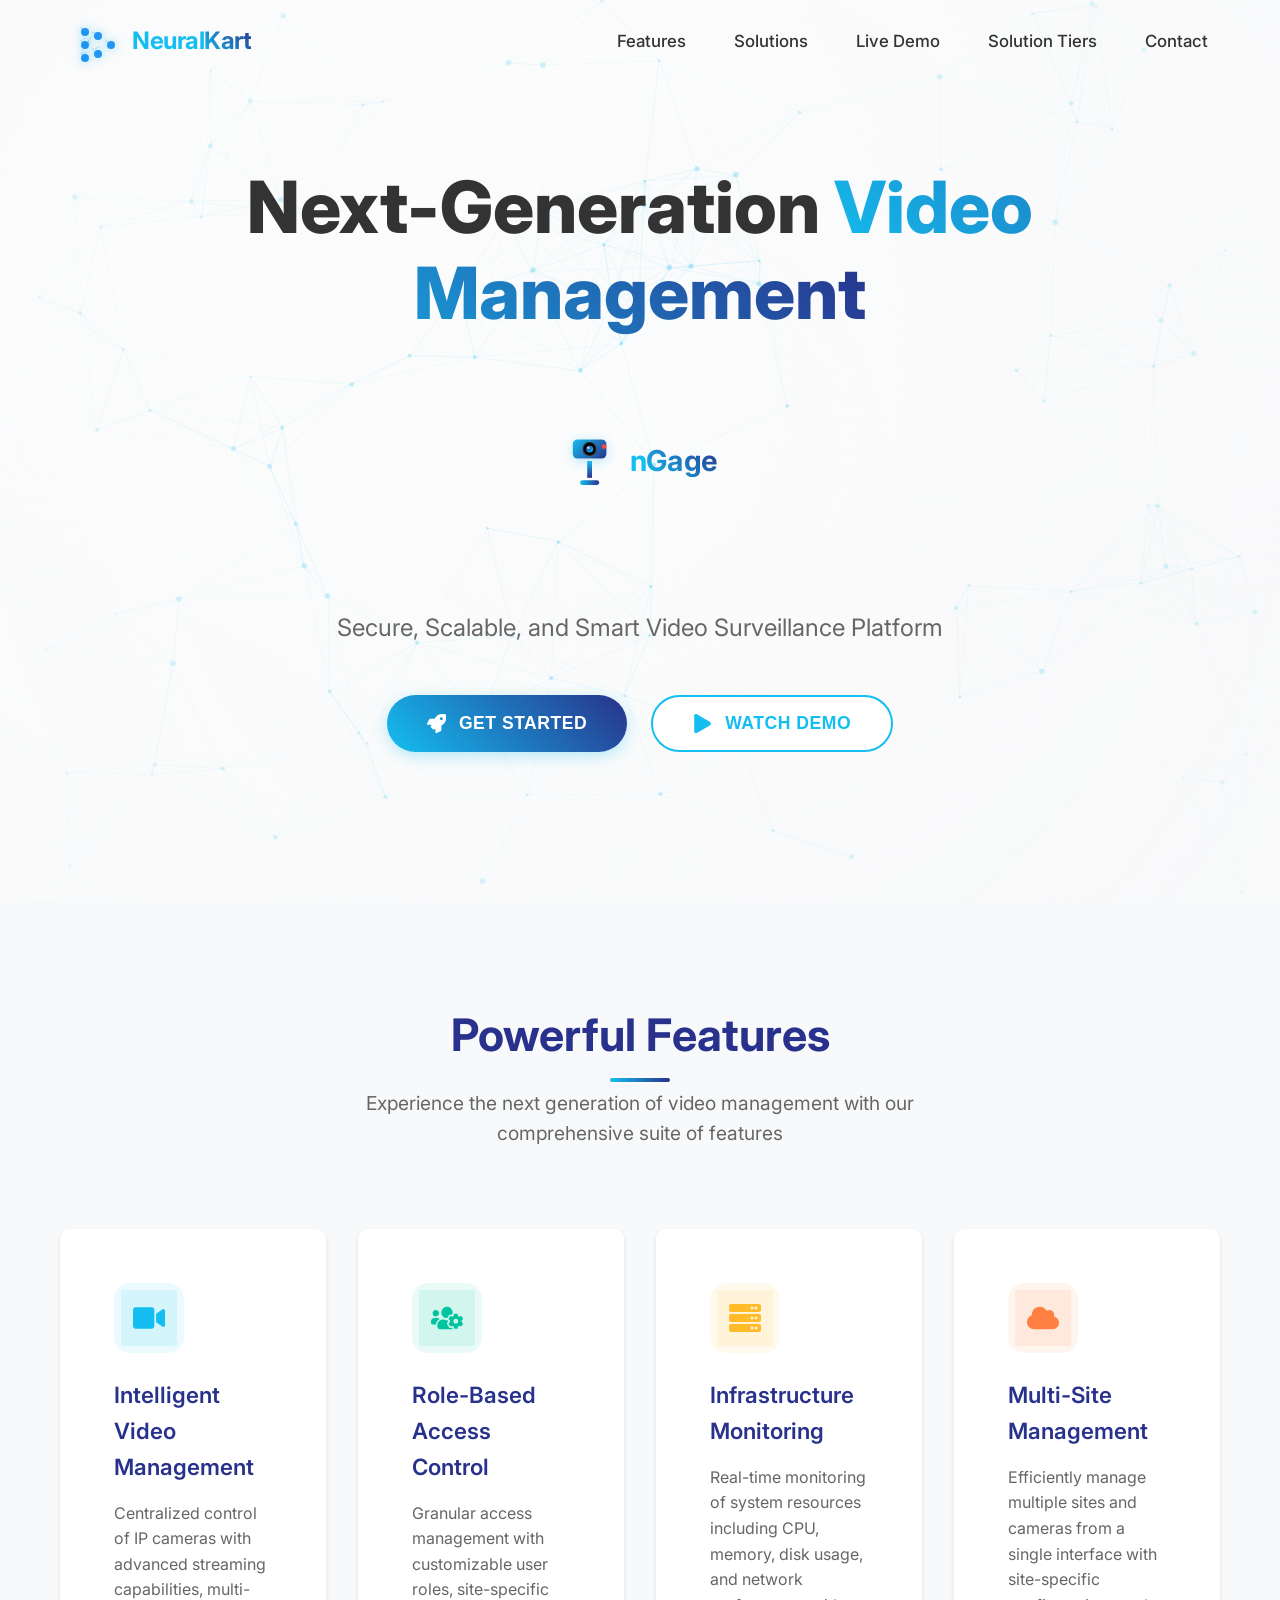
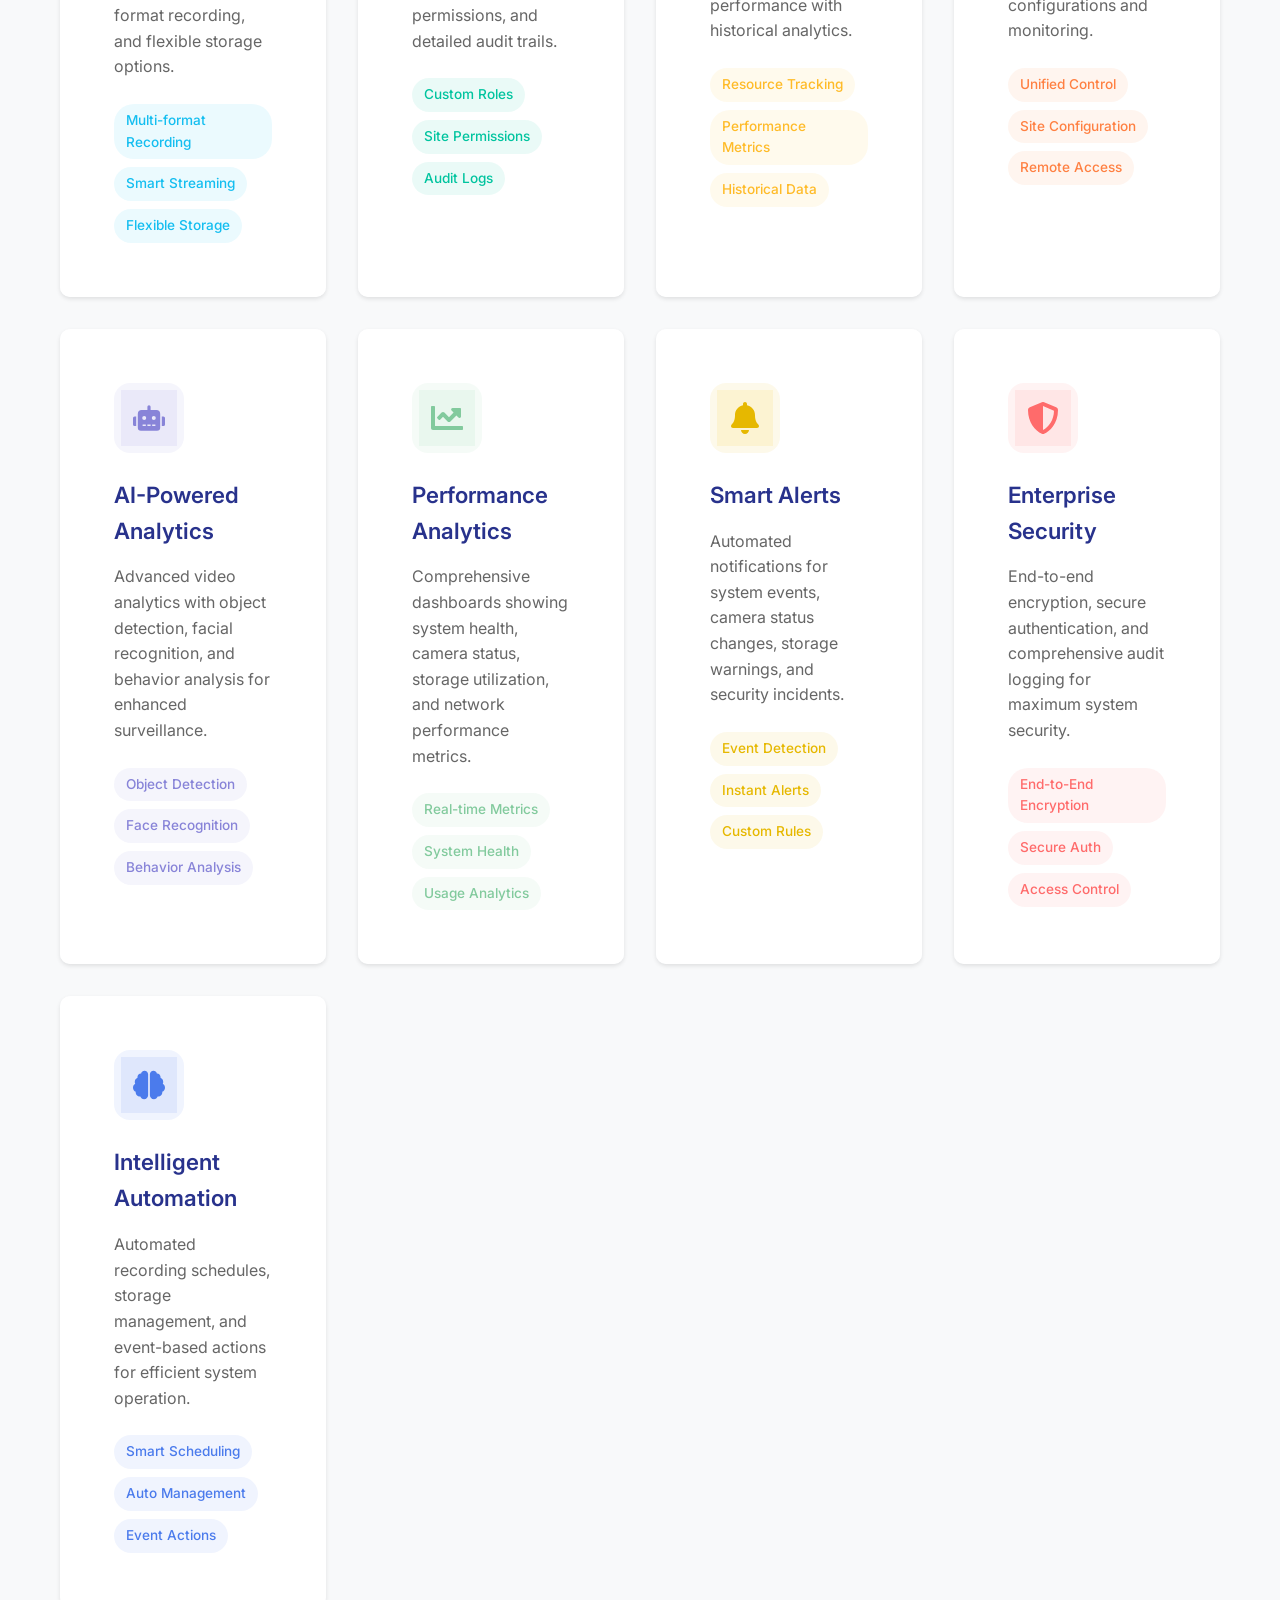
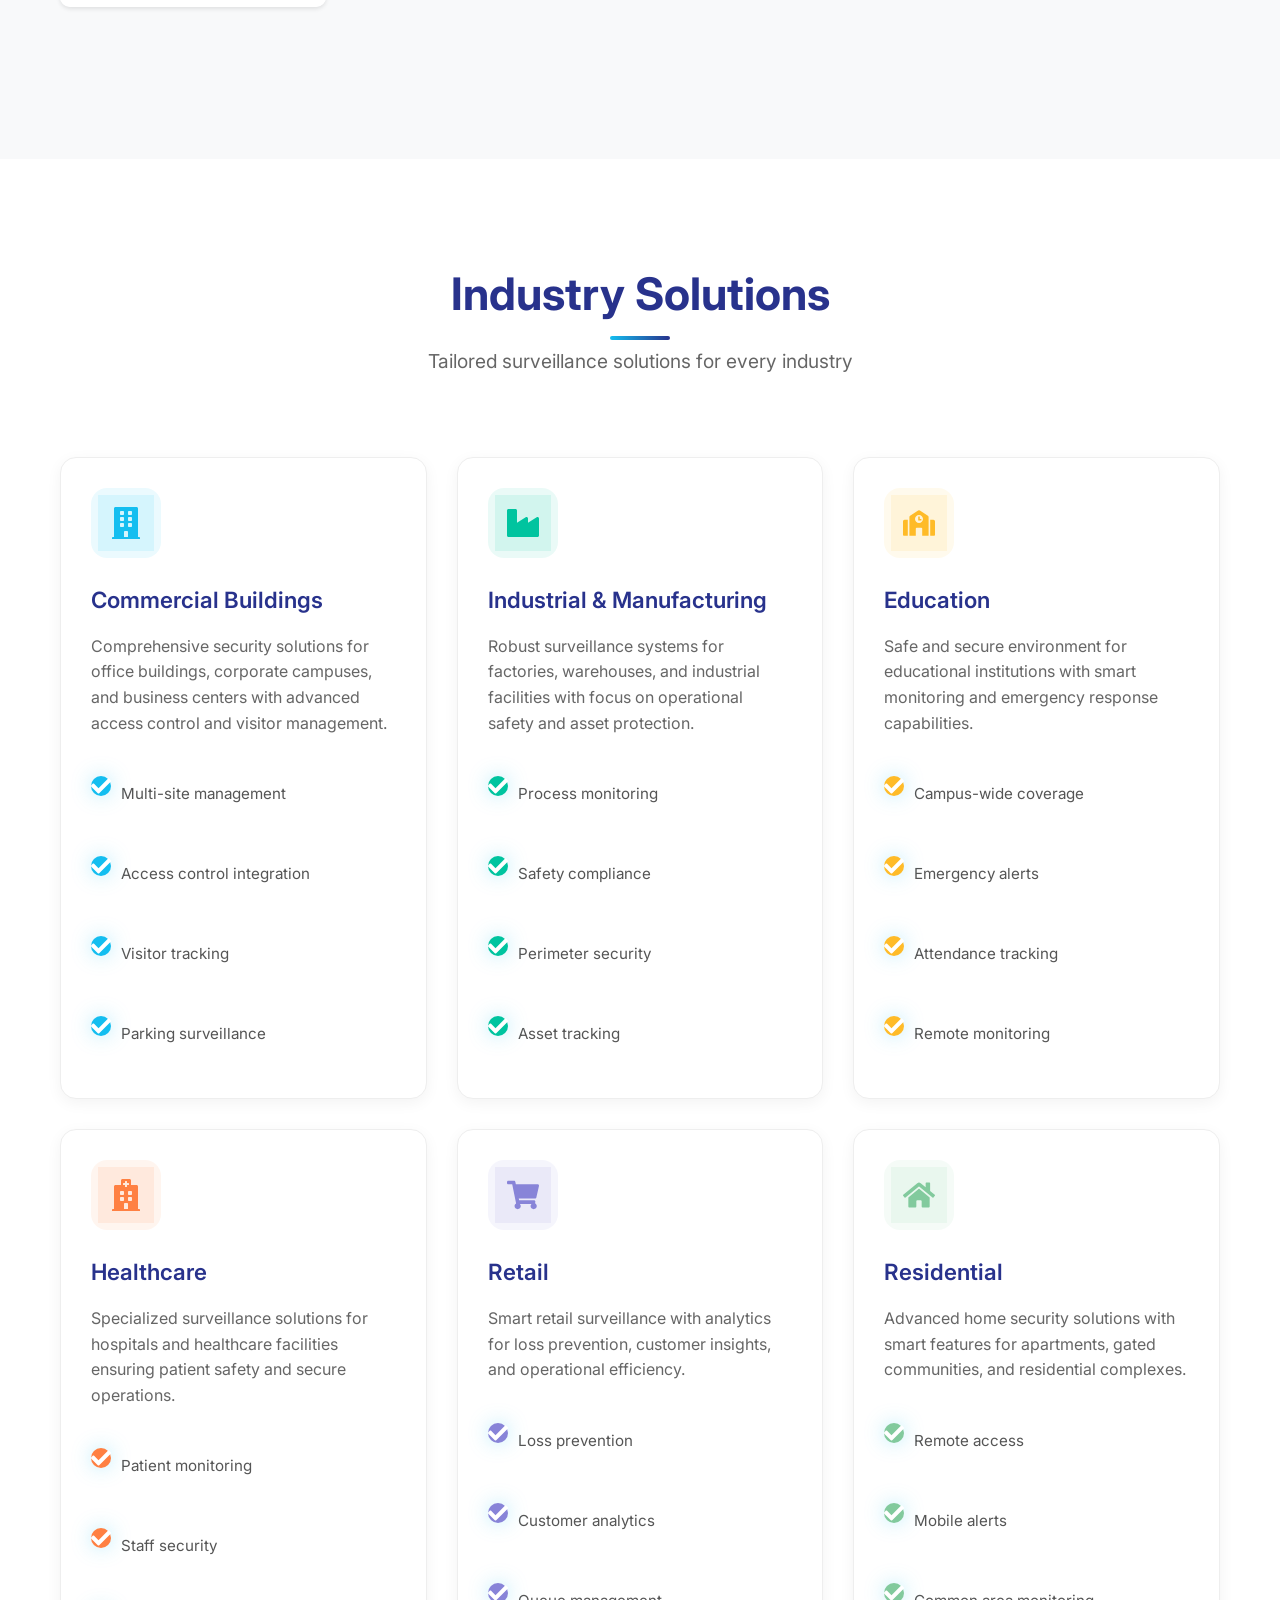
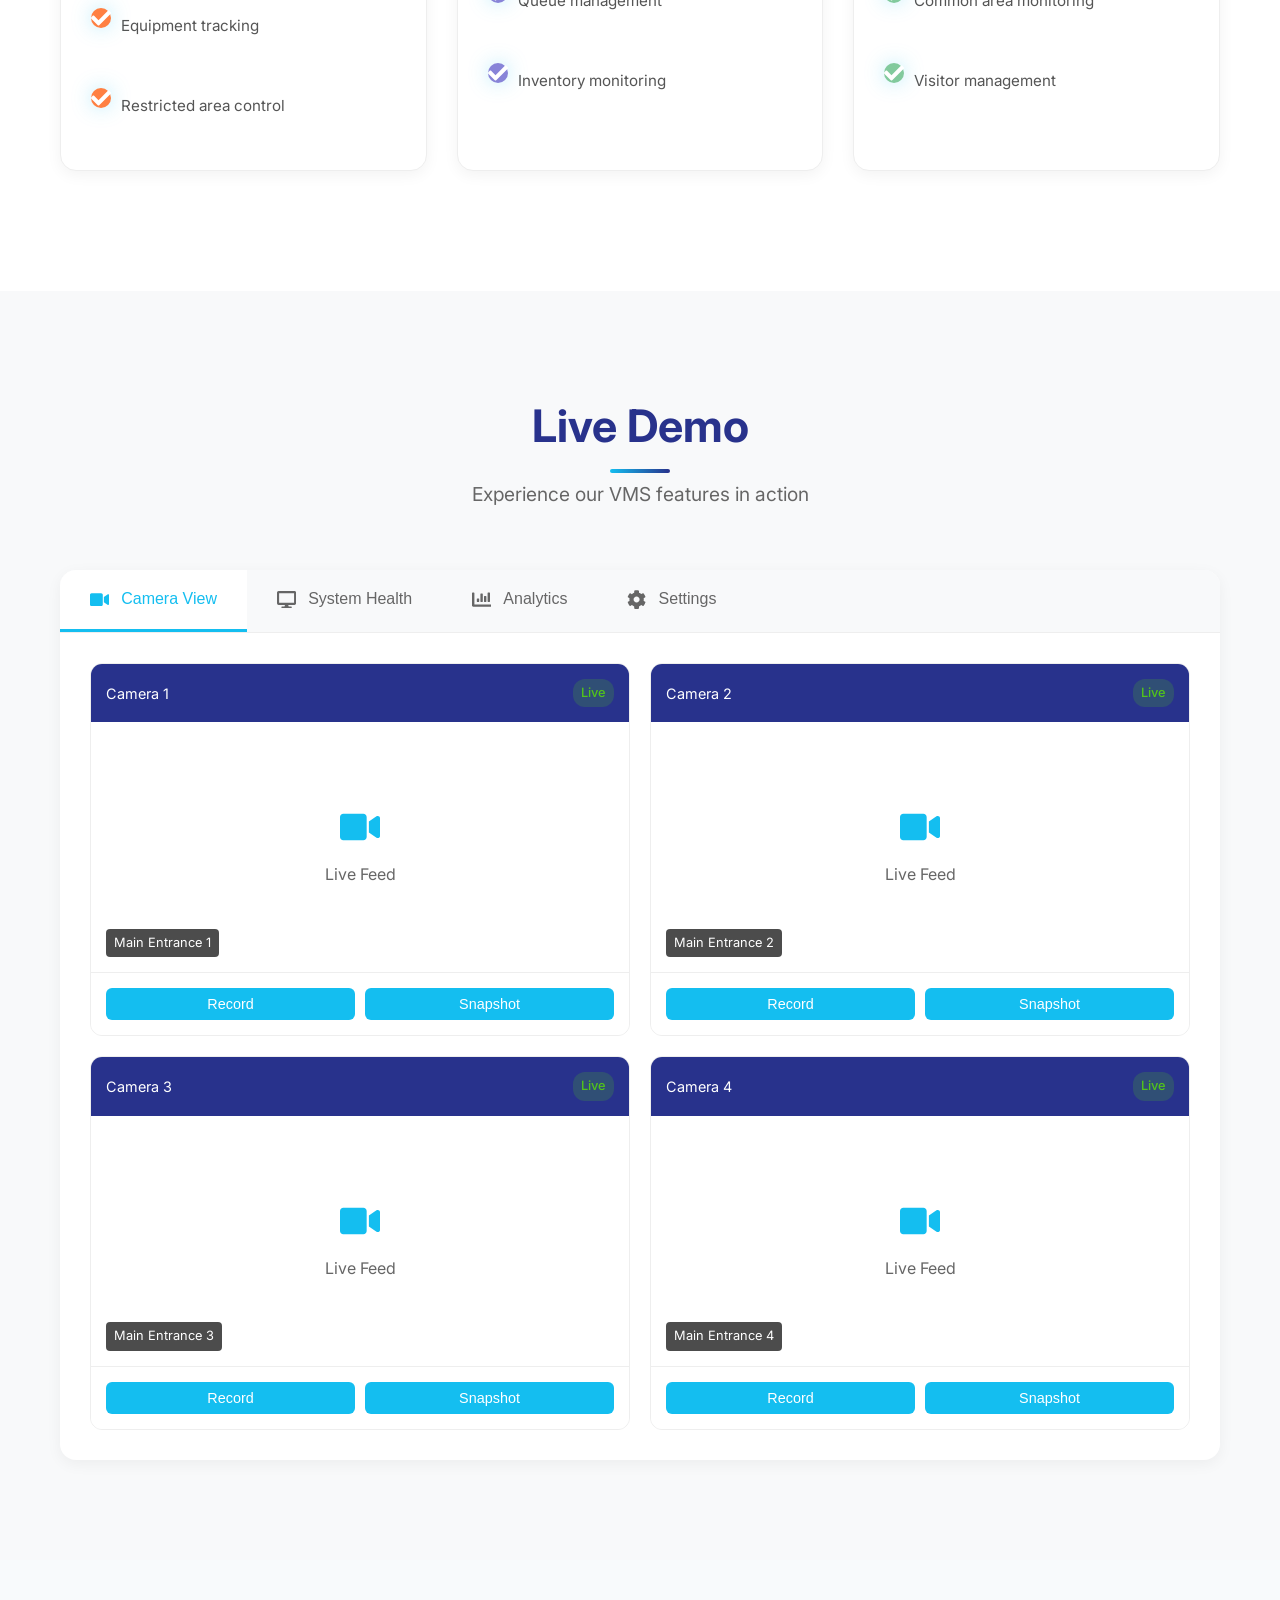
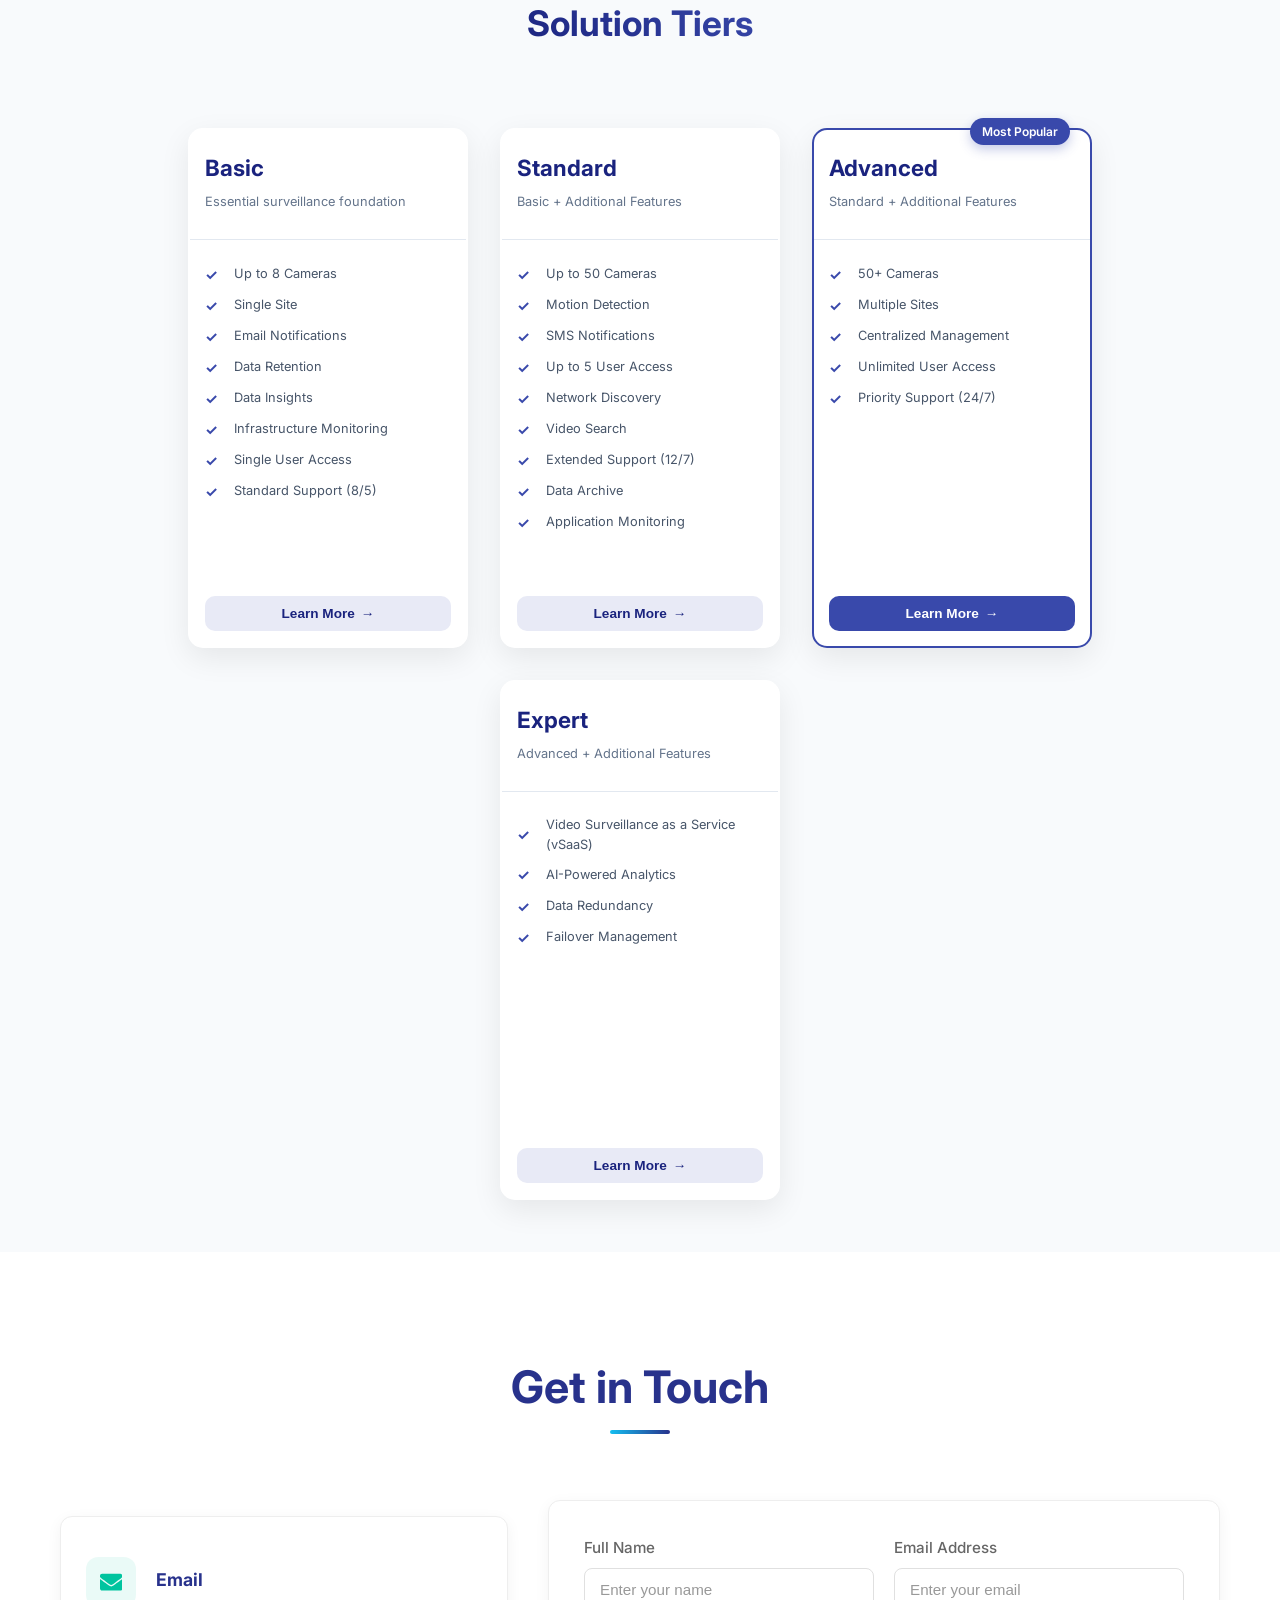
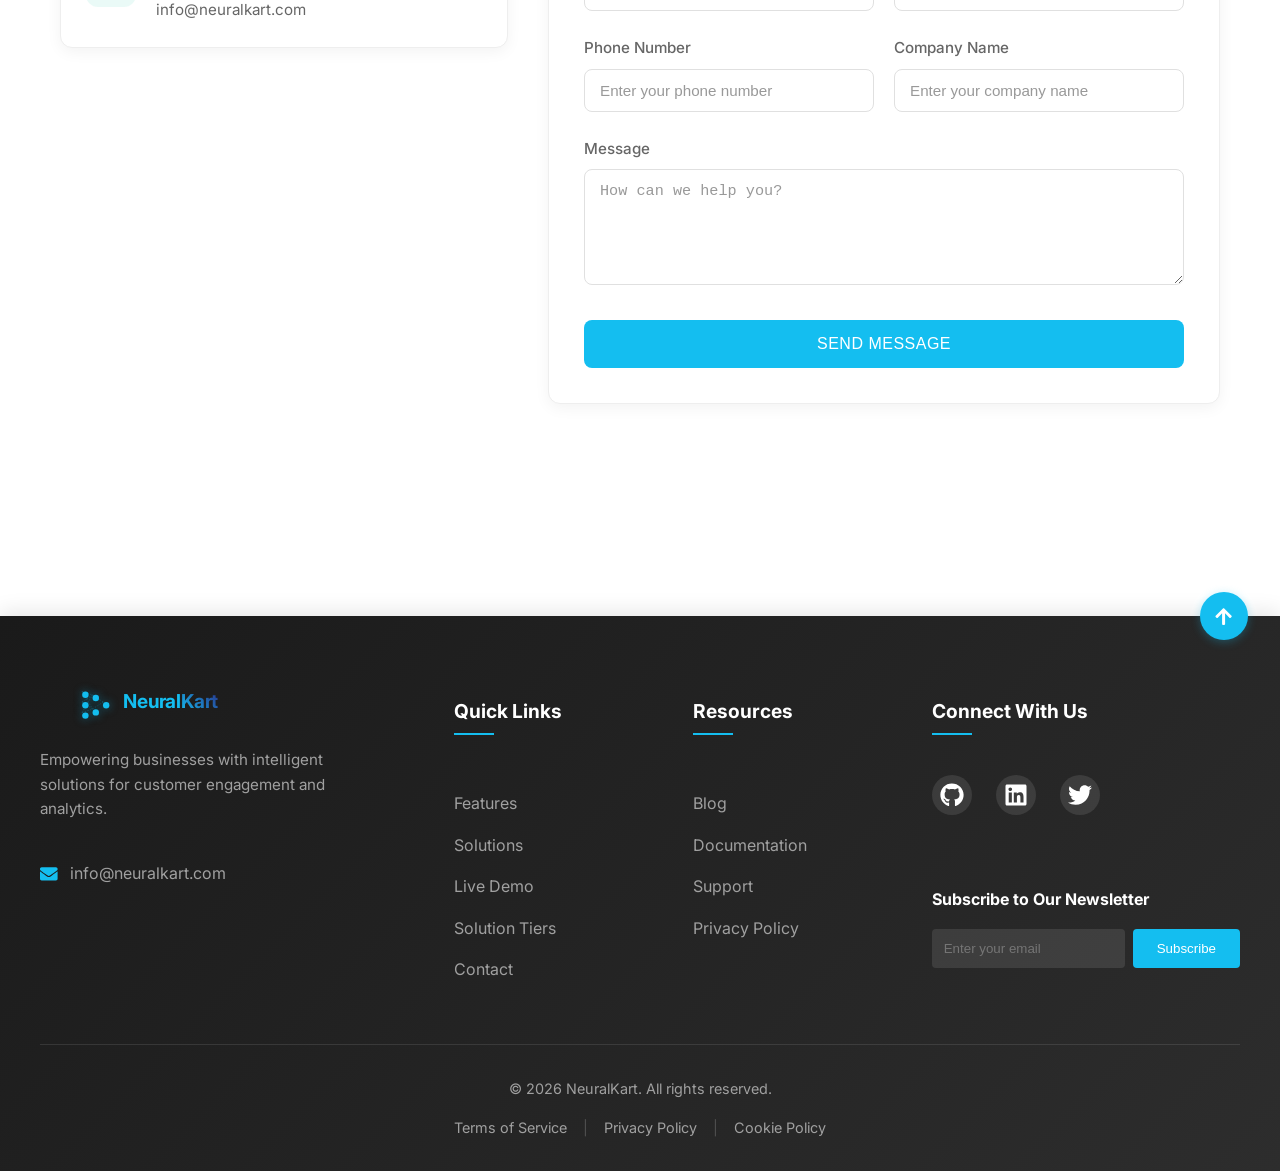
==== commit 453012af: "Old version" ====
--- a/index.html
+++ b/index.html
@@ -1 +1 @@
-<!doctype html><html lang="en"><head><meta charset="utf-8"/><link rel="icon" href="/favicon.ico"/><meta name="viewport" content="width=device-width,initial-scale=1"/><meta name="theme-color" content="#000000"/><meta name="description" content="NeuralKart"/><link rel="apple-touch-icon" href="/logo192.png"/><link rel="manifest" href="/manifest.json"/><link href="https://fonts.googleapis.com/css2?family=Inter:wght@400;500;600;700&display=swap" rel="stylesheet"><title>NeuralKart</title><script type="text/javascript">!function(n){if("/"===n.search[1]){var a=n.search.slice(1).split("&").map((function(n){return n.replace(/~and~/g,"&")})).join("?");window.history.replaceState(null,null,n.pathname.slice(0,-1)+a+n.hash)}}(window.location)</script><script defer="defer" src="/static/js/main.b1a254a3.js"></script><link href="/static/css/main.f1b7122e.css" rel="stylesheet"></head><body><noscript>You need to enable JavaScript to run this app.</noscript><div id="root"></div></body></html>+<!doctype html><html lang="en"><head><meta charset="utf-8"/><link rel="icon" href="/favicon.ico"/><meta name="viewport" content="width=device-width,initial-scale=1"/><meta name="theme-color" content="#000000"/><meta name="description" content="NeuralKart"/><link rel="apple-touch-icon" href="/logo192.png"/><link rel="manifest" href="/manifest.json"/><link href="https://fonts.googleapis.com/css2?family=Inter:wght@400;500;600;700&display=swap" rel="stylesheet"><title>NeuralKart</title><script type="text/javascript">!function(n){if("/"===n.search[1]){var a=n.search.slice(1).split("&").map((function(n){return n.replace(/~and~/g,"&")})).join("?");window.history.replaceState(null,null,n.pathname.slice(0,-1)+a+n.hash)}}(window.location)</script><script defer="defer" src="/static/js/main.5ed393fa.js"></script><link href="/static/css/main.f3467a2e.css" rel="stylesheet"></head><body><noscript>You need to enable JavaScript to run this app.</noscript><div id="root"></div></body></html>
--- a/static/css/main.f3467a2e.css
+++ b/static/css/main.f3467a2e.css
@@ -0,0 +1,2 @@
+:root{--primary-color:#28328c;--secondary-color:#14bef0;--text-color:#333;--background-color:#f5f7fa}*{box-sizing:border-box;margin:0;padding:0}body{color:#333;color:var(--text-color);font-family:Inter,sans-serif;line-height:1.6}html{scroll-padding-top:80px}@media (prefers-reduced-motion:reduce){html{scroll-behavior:auto}}.logo-container{cursor:pointer;gap:12px;transition:all .3s ease}.logo-container.small{transform:scale(.8)}.logo-container.medium{transform:scale(1)}.logo-container.large{transform:scale(1.2)}.logo-symbol{align-items:center;display:flex;height:44px;justify-content:center;position:relative;width:44px}.cctv-camera{height:100%;position:relative;width:100%}.camera-body{background:linear-gradient(135deg,#14bef0,#28328c);border-radius:4px;box-shadow:0 2px 10px #14bef04d;height:16px;left:50%;position:absolute;top:4px;transform:translateX(-50%);width:28px}.camera-body,.camera-lens{align-items:center;display:flex;justify-content:center}.camera-lens{background:#000;border:1px solid #fff3;border-radius:50%;height:12px;overflow:hidden;position:relative;width:12px}.lens-inner{background:linear-gradient(135deg,#28328c,#14bef0);border-radius:50%;height:6px;position:relative;width:6px}.lens-inner:after{background:#fff;border-radius:50%;content:"";height:2px;left:1px;opacity:.8;position:absolute;top:1px;width:2px}.camera-mount{bottom:2px;left:50%;position:absolute;transform:translateX(-50%)}.mount-arm{background:linear-gradient(180deg,#14bef0,#28328c);height:14px;margin:0 auto;width:4px}.mount-base{background:linear-gradient(90deg,#14bef0,#28328c);border-radius:2px;height:4px;margin-top:2px;width:16px}.camera-light{animation:blink 2s infinite;background:#f44;border-radius:50%;height:4px;position:absolute;right:8px;top:8px;width:4px}@keyframes blink{0%,to{opacity:1}50%{opacity:.4}}.logo-text{color:#333;font-size:24px;font-weight:700;letter-spacing:-.5px}.logo-text .n{color:#14bef0}.logo-text .gage{-webkit-text-fill-color:#0000;background:linear-gradient(45deg,#14bef0,#28328c);-webkit-background-clip:text;background-clip:text}.logo-container:hover .camera-body{box-shadow:0 4px 15px #14bef066;transform:translateX(-50%) rotate(-5deg)}.logo-container:hover .lens-inner{transform:scale(1.1)}.logo-container:hover .camera-light{animation:blink .5s infinite}@media (prefers-color-scheme:dark){.logo-text{color:#fff}}.neuralkart-logo-container{--network-color:#2196f3;align-items:center;cursor:pointer;display:flex;gap:1rem;transition:all .3s ease}.neuralkart-logo-container.small{transform:scale(.8)}.neuralkart-logo-container.medium{transform:scale(1)}.neuralkart-logo-container.large{transform:scale(1.2)}.neuralkart-logo-symbol{align-items:center;display:flex;height:44px;justify-content:center;position:relative;width:44px}.neural-network{height:100%;position:relative;width:100%}.nodes{height:100%;left:0;top:0;width:100%;z-index:2}.node,.nodes{position:absolute}.node{background:var(--network-color);border-radius:50%;box-shadow:0 0 10px #14bef080;height:8px;transition:transform .3s ease;width:8px}.node:hover{transform:scale(1.2)}.input-node.n1{left:20%;top:20%}.input-node.n2{left:20%;top:50%}.input-node.n3{left:20%;top:80%}.hidden-node.n4{left:50%;top:30%}.hidden-node.n5{left:50%;top:70%}.output-node.n6{left:80%;top:50%}.connections{left:0;position:absolute;top:0;z-index:1}.connections,.connections-svg{height:100%;width:100%}.connection{fill:none;stroke:var(--network-color);stroke-width:2;opacity:.3}@keyframes pulse{0%{opacity:1;transform:scale(1)}50%{opacity:.8;transform:scale(1.2)}to{opacity:1;transform:scale(1)}}.node{animation:pulse 2s infinite}.n1{animation-delay:0s}.n2{animation-delay:.3s}.n3{animation-delay:.6s}.n4{animation-delay:.9s}.n5{animation-delay:1.2s}.n6{animation-delay:1.5s}@keyframes flow{0%{stroke-dashoffset:20}to{stroke-dashoffset:0}}.connection{stroke-dasharray:4;animation:flow 1s linear infinite}.neuralkart-logo-text{color:#333;font-size:24px;font-weight:700;letter-spacing:-.5px}.neuralkart-logo-text .neural{color:#14bef0}.neuralkart-logo-text .kart{-webkit-text-fill-color:#0000;background:linear-gradient(45deg,#14bef0,#28328c);-webkit-background-clip:text;background-clip:text}.neuralkart-logo-container:hover .node{animation-duration:1s;box-shadow:0 0 15px #14bef0cc}.neuralkart-logo-container:hover .connection{animation-duration:.5s;opacity:.6}@media (prefers-color-scheme:dark){.neuralkart-logo-text{color:#fff}}.neural-network.animated .connection{stroke-dasharray:15;animation:flowAnimation 2s linear infinite}@keyframes flowAnimation{0%{stroke-dashoffset:30}to{stroke-dashoffset:0}}.navbar{background:#0000;left:0;padding:1.2rem 0;position:fixed;right:0;top:0;transition:all .3s ease;z-index:1000}.navbar.scrolled{-webkit-backdrop-filter:blur(10px);backdrop-filter:blur(10px);background:#fffffff2;box-shadow:0 4px 20px #00000014;padding:1rem 0}.navbar-container{justify-content:space-between;margin:0 auto;max-width:1200px;padding:0 2rem}.logo,.navbar-container{align-items:center;display:flex}.logo{color:#333;cursor:pointer;font-size:1.8rem;font-weight:700;gap:.8rem}.logo-icon{color:#14bef0;filter:drop-shadow(0 2px 4px rgba(20,190,240,.3));font-size:2rem}.nav-links{align-items:center;display:flex;gap:3rem}.nav-link{color:#333;font-size:1.05rem;font-weight:500;padding:.5rem 0;position:relative;text-decoration:none;transition:all .3s ease}.nav-link:after{background:#14bef0;border-radius:2px;bottom:0;content:"";height:2px;left:0;position:absolute;transition:width .3s ease;width:0}.nav-link:hover:after{width:100%}.nav-link:hover{color:#14bef0}.login-btn{background:#14bef0;border:none;border-radius:50px;box-shadow:0 4px 15px #14bef04d;color:#fff;cursor:pointer;font-size:1.05rem;font-weight:500;padding:.9rem 2rem;transition:all .3s ease}.login-btn:hover{box-shadow:0 6px 20px #14bef066;transform:translateY(-2px)}.mobile-menu-icon{color:#333;cursor:pointer;display:none;font-size:1.8rem}@media (max-width:768px){.nav-links{background:#fff;box-shadow:0 4px 20px #0000001a;display:none;flex-direction:column;gap:1.5rem;left:0;padding:2rem;position:absolute;right:0;top:100%}.nav-links.active{display:flex}.mobile-menu-icon{display:block}.login-btn{text-align:center;width:100%}}.logo-group{align-items:center;display:flex}.logo-separator{background:linear-gradient(180deg,#0000,#14bef0,#0000);height:30px;margin:0 20px;width:1px}@media (max-width:768px){.logo-group{align-items:flex-start;flex-direction:column;gap:10px}.logo-separator{display:none}}.hero{align-items:center;background:linear-gradient(135deg,#fff,#f8f9fa);display:flex;justify-content:center;min-height:100vh;overflow:hidden;padding-top:80px;position:relative}.hero-canvas{z-index:1}.hero-canvas,.hero-overlay{height:100%;left:0;position:absolute;top:0;width:100%}.hero-overlay{background:radial-gradient(circle at center,#0000 0,#f8f9facc 100%);z-index:2}.hero-content{color:#333;max-width:1200px;padding:0 20px;position:relative;text-align:center;z-index:3}.hero-text-content{margin-bottom:4rem}.hero-title{color:#333;font-size:4.5rem;font-weight:800;line-height:1.2;margin-bottom:1.5rem}.gradient-text{-webkit-text-fill-color:#0000;text-fill-color:#0000;background:linear-gradient(45deg,#14bef0,#28328c);-webkit-background-clip:text;background-clip:text}.hero-subtitle{color:#666;font-size:1.5rem;font-weight:400;line-height:1.6;margin-bottom:3rem}.hero-buttons{display:flex;gap:1.5rem;justify-content:center}.primary-btn,.secondary-btn{align-items:center;border-radius:50px;cursor:pointer;display:flex;font-size:1.1rem;font-weight:600;gap:.8rem;letter-spacing:.5px;padding:1rem 2.5rem;text-transform:uppercase;transition:all .3s ease}.primary-btn{background:linear-gradient(45deg,#14bef0,#28328c);border:none;box-shadow:0 4px 15px #14bef04d;color:#fff}.primary-btn:hover{box-shadow:0 6px 25px #14bef080;transform:translateY(-2px)}.secondary-btn{background:#fff;border:2px solid #14bef0;color:#14bef0}.secondary-btn:hover{background:#14bef01a;transform:translateY(-2px)}.btn-icon{font-size:1.2rem}.hero-stats{border-top:1px solid #0000001a;display:flex;gap:5rem;justify-content:center;margin-top:4rem;padding-top:4rem}.stat-item{align-items:center;background:#fff;border-radius:12px;box-shadow:0 4px 15px #0000000d;display:flex;flex-direction:column;gap:.5rem;min-width:150px;padding:1.5rem}.stat-number{-webkit-text-fill-color:#0000;text-fill-color:#0000;background:linear-gradient(45deg,#14bef0,#28328c);-webkit-background-clip:text;background-clip:text;font-size:2.8rem;font-weight:700}.stat-label{color:#666;font-size:1rem;font-weight:500;letter-spacing:1.5px;text-transform:uppercase}.hero-logo{display:flex;justify-content:center;margin-bottom:2rem;transform:scale(1.5)}@media (max-width:768px){.hero-title{font-size:2.8rem}.hero-subtitle{font-size:1.2rem}.hero-buttons{flex-direction:column;gap:1rem}.hero-stats{flex-direction:column;gap:2rem;margin-top:3rem;padding-top:3rem}.stat-item{margin:0 auto;max-width:300px;width:100%}.hero-logo{margin-bottom:1.5rem;transform:scale(1.2)}.hero{padding-top:100px}.hero-content{padding:0 20px 40px}}@media (max-width:480px){.hero{padding-top:120px}}@keyframes float{0%{transform:translateY(0)}50%{transform:translateY(-20px)}to{transform:translateY(0)}}.features-section{background-color:#f8f9fa;min-height:100vh;overflow:hidden;padding:100px 0}.features-container{margin:0 auto;max-width:1200px;padding:0 20px}.features-header{margin-bottom:60px;position:relative;text-align:center}.features-title{color:var(--primary-color);display:inline-block;font-size:2.8rem;margin-bottom:1rem;position:relative}.features-subtitle{color:#666;font-size:1.2rem;line-height:1.6;margin:0 auto;max-width:600px}.features-grid{grid-gap:30px;gap:30px;grid-template-columns:repeat(auto-fit,minmax(350px,1fr));padding:20px 0}.feature-card{background:#fff;border-radius:16px;overflow:hidden;transition:all .3s ease}.feature-content{padding:30px}.feature-icon-wrapper{align-items:center;border-radius:16px;display:flex;font-size:2rem;height:70px;justify-content:center;margin-bottom:1.5rem;overflow:hidden;position:relative;width:70px}.icon-background{z-index:0}.feature-card:hover .icon-background{transform:scale(1.2)}.feature-icon-wrapper svg{position:relative;z-index:1}.feature-title{color:var(--primary-color);font-size:1.4rem;font-weight:600;margin-bottom:1rem}.feature-description{color:#666;font-size:1rem;line-height:1.6;margin-bottom:1.5rem}.feature-highlights{display:flex;flex-wrap:wrap;gap:8px;margin-top:auto}.highlight-tag{border-radius:20px;font-size:.85rem;font-weight:500;padding:6px 12px;transition:all .3s ease}.feature-card:hover .highlight-tag{transform:scale(1.05)}@media (max-width:768px){.features-section{padding:60px 0}.features-title{font-size:2.2rem}.features-subtitle{font-size:1rem;padding:0 20px}.features-grid{gap:20px;grid-template-columns:1fr;padding:10px}.feature-content{padding:20px}}@media (min-width:1400px){.features-grid{grid-template-columns:repeat(3,1fr)}}.solutions-section{background-color:#fff;min-height:100vh;padding:100px 0}.solutions-container{margin:0 auto;max-width:1200px;padding:0 20px}.solutions-header{margin-bottom:60px;position:relative;text-align:center}.solutions-title{color:var(--primary-color);display:inline-block;font-size:2.8rem;margin-bottom:1rem;position:relative}.solutions-subtitle{color:#666;font-size:1.2rem;line-height:1.6;margin:0 auto;max-width:600px}.solutions-grid{grid-gap:30px;display:grid;gap:30px;grid-template-columns:repeat(auto-fit,minmax(350px,1fr));padding:20px 0}.solution-card{background:#fff;border:1px solid #eee;border-radius:16px;box-shadow:0 4px 15px #0000000d;overflow:hidden;padding:30px;position:relative;transition:all .3s ease}.solution-card:hover{border-color:var(--hover-color);box-shadow:0 8px 25px #0000001a;transform:translateY(-5px)}.solution-icon-wrapper{align-items:center;border-radius:16px;display:flex;font-size:2rem;height:70px;justify-content:center;margin-bottom:1.5rem;overflow:hidden;position:relative;width:70px}.icon-background{bottom:0;left:0;opacity:.1;position:absolute;right:0;top:0;transform:scale(.8);transition:transform .3s ease}.solution-card:hover .icon-background{transform:scale(1.2)}.solution-content,.solution-icon-wrapper svg{position:relative;z-index:1}.solution-title{color:var(--primary-color);font-size:1.4rem;font-weight:600;margin-bottom:1rem}.solution-description{color:#666;font-size:1rem;line-height:1.6;margin-bottom:1.5rem}.solution-features{grid-gap:12px;display:grid;gap:12px;list-style:none;margin:0;padding:0}.solution-features li{align-items:center;color:#555;display:flex;font-size:.95rem;gap:10px}.feature-icon{align-items:center;background-color:currentColor;border-radius:50%;display:flex;flex-shrink:0;font-size:.8rem;height:20px;justify-content:center;width:20px}.feature-icon svg{color:#fff}@media (max-width:768px){.solutions-section{padding:60px 0}.solutions-title{font-size:2.2rem}.solutions-subtitle{font-size:1rem;padding:0 20px}.solutions-grid{gap:20px;grid-template-columns:1fr;padding:10px}}@media (min-width:1400px){.solutions-grid{grid-template-columns:repeat(3,1fr)}}.live-demo-section{background-color:#f8f9fa;min-height:100vh;padding:100px 0}.live-demo-container{margin:0 auto;max-width:1200px;padding:0 20px}.live-demo-header{margin-bottom:60px;position:relative;text-align:center}.live-demo-title{color:var(--primary-color);display:inline-block;font-size:2.8rem;margin-bottom:1rem;position:relative}.live-demo-subtitle{color:#666;font-size:1.2rem;line-height:1.6;margin:0 auto;max-width:600px}.demo-interface{background:#fff;border-radius:16px;box-shadow:0 4px 15px #0000000d;overflow:hidden}.demo-tabs{background:#f8f9fa;border-bottom:1px solid #eee;display:flex;padding:0}.demo-tab{align-items:center;background:none;border:none;border-bottom:3px solid #0000;color:#666;cursor:pointer;display:flex;font-size:1rem;gap:12px;padding:20px 30px;position:relative;transition:all .3s ease}.demo-tab:hover{background:#14bef00d;color:var(--secondary-color)}.demo-tab.active{background:#fff;border-bottom-color:var(--secondary-color);color:var(--secondary-color)}.demo-tab svg{font-size:1.2rem}.demo-view{min-height:500px;padding:30px}.camera-grid{grid-gap:20px;display:grid;gap:20px;grid-template-columns:repeat(2,1fr)}.camera-feed{background:#f8f9fa;border:1px solid #eee;border-radius:12px;overflow:hidden;transition:all .3s ease}.camera-feed:hover{box-shadow:0 4px 15px #0000001a;transform:translateY(-2px)}.camera-header{align-items:center;background:var(--primary-color);color:#fff;display:flex;font-size:.9rem;justify-content:space-between;padding:15px}.camera-status{border-radius:12px;font-size:.8rem;font-weight:500;padding:4px 8px}.camera-status.online{background:#52c41a33;color:#52c41a}.camera-placeholder{align-items:center;background:#fff;color:#666;display:flex;flex-direction:column;gap:15px;height:250px;justify-content:center;position:relative}.camera-placeholder svg{color:var(--secondary-color);font-size:2.5rem}.camera-info{background:#000000b3;border-radius:4px;bottom:15px;color:#fff;font-size:.8rem;left:15px;padding:4px 8px;position:absolute}.camera-controls{background:#fff;border-top:1px solid #eee;display:flex;gap:10px;padding:15px}.control-btn{background:var(--secondary-color);border:none;border-radius:6px;color:#fff;cursor:pointer;flex:1 1;font-size:.9rem;padding:8px;transition:all .3s ease}.control-btn:hover{background:var(--primary-color)}.dashboard-grid{grid-gap:20px;display:grid;gap:20px;grid-template-columns:repeat(2,1fr)}.dashboard-card{background:#f8f9fa;border:1px solid #eee;border-radius:12px;padding:25px}.dashboard-card h3{align-items:center;color:var(--primary-color);display:flex;gap:10px;margin-bottom:20px}.card-icon{color:var(--secondary-color)}.metrics-grid{grid-gap:20px;display:grid;gap:20px}.metric{align-items:center;display:flex;gap:15px}.metric-icon{color:var(--secondary-color);font-size:1.5rem}.metric-info{flex:1 1}.metric-label{color:#666;display:block;font-size:.9rem;margin-bottom:8px}.progress-bar{background:#e0e0e0;border-radius:4px;height:8px;margin-bottom:4px;overflow:hidden}.progress{background:var(--secondary-color);border-radius:4px;height:100%;transition:width .3s ease}.metric-value{color:var(--secondary-color);font-size:.9rem;font-weight:500}.status-list{grid-gap:15px;display:grid;gap:15px}.status-item{align-items:center;background:#fff;border-radius:8px;display:flex;gap:10px;padding:10px}.status-icon{font-size:1.2rem}.status-icon.online{color:#52c41a}.status-icon.offline{color:#ff4d4f}.status-count{color:var(--secondary-color);font-weight:600;margin-left:auto}.analytics-grid{grid-gap:20px;display:grid;gap:20px;grid-template-columns:repeat(2,1fr)}.analytics-card{background:#f8f9fa;border:1px solid #eee;border-radius:12px;padding:25px}.analytics-chart{height:300px;margin-top:20px}.chart-placeholder{background:#fff;border-radius:8px;justify-content:center;padding:20px}.chart-bars,.chart-placeholder{align-items:flex-end;display:flex;height:100%}.chart-bars{gap:15px;width:100%}.chart-bar{background:var(--secondary-color);border-radius:4px 4px 0 0;flex:1 1;transition:height .3s ease}.chart-circles{align-items:center;display:flex;height:100%;justify-content:space-around}.chart-circle{text-align:center}.circle-value{color:var(--secondary-color);font-size:1.8rem;font-weight:600;margin-bottom:8px}.circle-label{color:#666}.chart-legend{color:#666;font-size:.9rem;margin-top:15px;text-align:center}.settings-grid{grid-gap:20px;display:grid;gap:20px;grid-template-columns:repeat(2,1fr)}.settings-card{background:#f8f9fa;border:1px solid #eee;border-radius:12px;padding:25px}.settings-form{grid-gap:20px;display:grid;gap:20px}.form-group{grid-gap:8px;display:grid}.form-group label{font-size:.9rem}.settings-select{background:#fff;border:1px solid #e0e0e0;border-radius:6px;color:#333;font-size:.9rem;padding:10px;transition:all .3s ease}.settings-select:focus{border-color:var(--secondary-color);box-shadow:0 0 0 3px #14bef01a;outline:none}.toggle-switch{height:24px;position:relative;width:50px}.toggle-switch input{height:0;opacity:0;width:0}.toggle-switch label{background-color:#ccc;border-radius:34px;bottom:0;cursor:pointer;left:0;position:absolute;right:0;top:0;transition:.4s}.toggle-switch label:before{background-color:#fff;border-radius:50%;bottom:2px;content:"";height:20px;left:2px;position:absolute;transition:.4s;width:20px}.toggle-switch input:checked+label{background-color:var(--secondary-color)}.toggle-switch input:checked+label:before{transform:translateX(26px)}@media (max-width:768px){.demo-tabs{flex-wrap:wrap}.demo-tab{flex:1 1;justify-content:center;min-width:50%;padding:15px}.analytics-grid,.camera-grid,.dashboard-grid,.settings-grid{grid-template-columns:1fr}}.contact-section{background-color:#fff;min-height:100vh;padding:100px 0}.contact-container{margin:0 auto;max-width:1200px;padding:0 20px}.contact-header{margin-bottom:60px;position:relative;text-align:center}.contact-title{color:var(--primary-color);display:inline-block;font-size:2.8rem;margin-bottom:1rem;position:relative}.title-accent{background:linear-gradient(90deg,var(--secondary-color),var(--primary-color));border-radius:2px;bottom:-10px;height:4px;left:50%;position:absolute;transform:translateX(-50%);width:60px}.contact-subtitle{color:#666;font-size:1.2rem;line-height:1.6;margin:0 auto;max-width:600px}.contact-content{grid-gap:40px;display:grid;gap:40px;grid-template-columns:1fr 1.5fr}.contact-info{gap:30px}.contact-info,.info-cards{display:flex;flex-direction:column}.info-cards{gap:20px}.info-card{align-items:center;background:#fff;border:1px solid #eee;border-radius:12px;box-shadow:0 4px 15px #0000000d;color:inherit;display:flex;gap:20px;padding:25px;text-decoration:none;transition:all .3s ease}.info-card:hover{border-color:var(--card-color);box-shadow:0 6px 20px #0000001a;transform:translateY(-2px)}.info-icon{align-items:center;border-radius:12px;display:flex;font-size:1.4rem;height:50px;justify-content:center;transition:all .3s ease;width:50px}.info-card:hover .info-icon{transform:scale(1.1)}.info-content h3{color:var(--primary-color);font-size:1.1rem;margin-bottom:5px}.info-content p{color:#666;font-size:.95rem;line-height:1.5;margin:0}.business-hours{background:#fff;border:1px solid #eee;border-radius:12px;box-shadow:0 4px 15px #0000000d;padding:25px}.hours-header{align-items:center;color:var(--primary-color);display:flex;gap:12px;margin-bottom:20px}.hours-icon{color:var(--secondary-color);font-size:1.4rem}.hours-grid{display:flex;flex-direction:column;gap:15px}.hours-item{align-items:center;border-bottom:1px solid #eee;display:flex;justify-content:space-between;padding-bottom:12px}.hours-item:last-child{border-bottom:none;padding-bottom:0}.day{color:#666}.day,.time{font-weight:500}.time{color:var(--secondary-color)}.contact-form-container{background:#fff;border:1px solid #eee;border-radius:12px;box-shadow:0 4px 15px #0000000d;padding:35px}.contact-form{display:flex;flex-direction:column;gap:25px}.form-row{grid-gap:20px;display:grid;gap:20px;grid-template-columns:1fr 1fr}.form-group{display:flex;flex-direction:column;gap:8px}.form-group label{color:#666;font-size:.95rem;font-weight:500}.form-group input,.form-group textarea{border:1px solid #e0e0e0;border-radius:8px;color:#333;font-size:.95rem;padding:12px 15px;transition:all .3s ease}.form-group input:focus,.form-group textarea:focus{border-color:var(--secondary-color);box-shadow:0 0 0 3px #14bef01a;outline:none}.form-group input::placeholder,.form-group textarea::placeholder{color:#999}.submit-button{background:var(--secondary-color);border:none;border-radius:8px;color:#fff;cursor:pointer;font-size:1rem;font-weight:500;letter-spacing:.5px;margin-top:10px;padding:15px 30px;text-transform:uppercase;transition:all .3s ease}.submit-button:hover{background:var(--primary-color);box-shadow:0 4px 15px #14bef04d;transform:translateY(-2px)}@media (max-width:768px){.contact-content,.form-row{grid-template-columns:1fr}.contact-title{font-size:2.2rem}.contact-subtitle{font-size:1rem}.contact-form-container{padding:25px}}.footer{background:linear-gradient(135deg,#1a1a1a,#2d2d2d);box-shadow:0 -4px 20px #0000001a;color:#fff;margin-top:4rem;padding:4rem 2rem 2rem;position:relative}.footer-content{grid-gap:4rem;display:grid;gap:4rem;grid-template-columns:2fr 1fr 1fr 1.5fr;margin:0 auto;max-width:1200px}.footer-section{display:flex;flex-direction:column;gap:1.5rem}.brand-section{max-width:400px}.footer-description{color:#a0a0a0;font-size:.95rem;line-height:1.6}.contact-info{margin-top:1rem}.contact-item{align-items:center;color:#a0a0a0;display:flex;gap:.75rem;margin-bottom:.75rem}.contact-item svg{color:#14bef0;font-size:1.1rem}.contact-item a{color:#a0a0a0;text-decoration:none;transition:color .3s ease}.contact-item a:hover{color:#14bef0}.footer-section h4{color:#fff;font-size:1.2rem;margin-bottom:1rem;padding-bottom:.5rem;position:relative}.footer-section h4:after{background:#14bef0;bottom:0;content:"";height:2px;left:0;position:absolute;width:40px}.footer-links{list-style:none;margin:0;padding:0}.footer-links li{margin-bottom:.8rem}.footer-links a{color:#a0a0a0;display:inline-block;text-decoration:none;transition:all .3s ease}.footer-links a:hover{color:#14bef0;transform:translateX(5px)}.social-links{display:flex;gap:1.5rem;margin-bottom:2rem}.social-links a{align-items:center;background:#ffffff1a;border-radius:50%;color:#fff;display:flex;font-size:1.5rem;height:40px;justify-content:center;transition:all .3s ease;width:40px}.social-links a:hover{background:#14bef01a;color:#14bef0;transform:translateY(-3px)}.newsletter{margin-top:1rem}.newsletter h5{color:#fff;font-size:1rem;margin-bottom:1rem}.newsletter-form{display:flex;gap:.5rem}.newsletter-form input{background:#ffffff1a;border:none;border-radius:4px;color:#fff;flex:1 1;padding:.75rem;transition:all .3s ease}.newsletter-form input:focus{background:#ffffff26;outline:none}.newsletter-form button{background:#14bef0;border:none;border-radius:4px;color:#fff;cursor:pointer;padding:.75rem 1.5rem;transition:all .3s ease}.newsletter-form button:hover{background:#0fa7d5;transform:translateY(-2px)}.footer-bottom{border-top:1px solid #ffffff1a;color:#a0a0a0;display:flex;flex-direction:column;font-size:.9rem;gap:1rem;margin:3rem auto 0;max-width:1200px;padding-top:2rem;text-align:center}.footer-bottom-links{display:flex;flex-wrap:wrap;gap:1rem;justify-content:center}.footer-bottom-links a{color:#a0a0a0;text-decoration:none;transition:color .3s ease}.footer-bottom-links a:hover{color:#14bef0}.separator{color:#505050}.scroll-to-top{align-items:center;background:#14bef0;border:none;border-radius:50%;box-shadow:0 2px 10px #14bef04d;color:#fff;cursor:pointer;display:flex;font-size:1.2rem;height:3rem;justify-content:center;position:absolute;right:2rem;top:-1.5rem;transition:all .3s ease;width:3rem}.scroll-to-top:hover{background:#0fa7d5;box-shadow:0 4px 15px #14bef066;transform:translateY(-3px)}@media (max-width:1024px){.footer-content{gap:3rem;grid-template-columns:1fr 1fr}}@media (max-width:768px){.footer-content{gap:2rem;grid-template-columns:1fr}.footer-section{align-items:center;text-align:center}.footer-section h4:after{left:50%;transform:translateX(-50%)}.footer-description{text-align:center}.contact-item{justify-content:center}.footer-links a:hover{transform:none}.social-links{justify-content:center}.newsletter-form{flex-direction:column}.newsletter-form button,.newsletter-form input{width:100%}}@media (max-width:480px){.footer{padding:3rem 1rem 1rem}.scroll-to-top{right:1rem}}.deck{background:#f8f9fa;font-family:Segoe UI,Arial,sans-serif;margin:0 auto;max-width:1200px;position:relative;width:100%}.background-canvas{height:100%;left:0;opacity:.6;pointer-events:none;position:fixed;top:0;width:100%;z-index:-1}.slide{align-items:center;-webkit-backdrop-filter:blur(10px);backdrop-filter:blur(10px);background:#ffffffe6;border-radius:10px;box-shadow:0 4px 6px #0000001a;display:flex;justify-content:center;margin:2rem 0;min-height:100vh;padding:3rem;page-break-after:always}.content{max-width:1000px;width:100%}.title-slide{justify-content:center;text-align:center}.title-content,.title-slide{align-items:center;display:flex;flex-direction:column}.title-content{gap:2rem}.logo-container{align-items:center;display:flex;height:200px;justify-content:center;margin-bottom:1rem;width:200px}.title-text{text-align:center}.title-text h1{color:#14bef0;font-size:4rem;font-weight:700;margin-bottom:1rem}.title-text .subtitle{color:#666;font-size:1.8rem;margin-bottom:2rem}.title-text .contact{align-items:center;color:#14bef0;display:flex;font-size:1.4rem;gap:.5rem;justify-content:center}h1{color:#14bef0;font-size:4rem;font-weight:700;margin-bottom:1rem}h2{color:#333;font-size:2.5rem;gap:1rem;margin-bottom:2rem}h2,h3{align-items:center;display:flex}h3{color:#444;font-size:1.8rem;gap:.8rem;margin:1.5rem 0}h4{color:#555;font-size:1.4rem;margin:1rem 0}.subtitle{color:#666;font-size:1.8rem;margin-bottom:1rem}.contact{align-items:center;color:#14bef0;display:flex;font-size:1.4rem;gap:.5rem;justify-content:center}.header-icon{color:#14bef0;font-size:2rem}.subheader-icon{color:#14bef0;font-size:1.6rem}.inline-icon,.list-icon{color:#14bef0}.list-icon{margin-right:1rem}.features-grid{grid-gap:2rem;display:grid;gap:2rem;grid-template-columns:repeat(auto-fit,minmax(250px,1fr));margin:2rem 0}.feature-card{-webkit-backdrop-filter:blur(5px);backdrop-filter:blur(5px);background:#fffffff2;border-radius:10px;box-shadow:0 2px 4px #0000001a;padding:1.5rem;transition:transform .3s ease}.feature-card:hover{transform:translateY(-5px)}.feature-icon{color:#14bef0;filter:drop-shadow(0 0 10px rgba(20,190,240,.3));font-size:2rem;margin-bottom:1rem}.analytics-cards{grid-gap:2rem;display:grid;gap:2rem;grid-template-columns:repeat(auto-fit,minmax(250px,1fr));margin:2rem 0}.analytics-card{-webkit-backdrop-filter:blur(5px);backdrop-filter:blur(5px);background:#fffffff2;border-radius:10px;box-shadow:0 2px 4px #0000001a;padding:2rem;text-align:center;transition:transform .3s ease}.analytics-card:hover{transform:translateY(-5px)}.analytics-icon{color:#14bef0;filter:drop-shadow(0 0 10px rgba(20,190,240,.3));font-size:2.5rem;margin-bottom:1rem}.insights-grid{grid-gap:2rem;display:grid;gap:2rem;grid-template-columns:repeat(auto-fit,minmax(300px,1fr))}.insight-card{-webkit-backdrop-filter:blur(5px);backdrop-filter:blur(5px);background:#fffffff2;border-radius:10px;box-shadow:0 2px 4px #0000001a;padding:2rem}.insight-icon{color:#14bef0;filter:drop-shadow(0 0 10px rgba(20,190,240,.3));font-size:2rem;margin-bottom:1rem}.benefits-grid,.value-grid{grid-gap:2rem;display:grid;gap:2rem;grid-template-columns:repeat(auto-fit,minmax(300px,1fr));margin:2rem 0}.benefit-card,.value-card{-webkit-backdrop-filter:blur(5px);backdrop-filter:blur(5px);background:#fffffff2;border-radius:10px;box-shadow:0 2px 4px #0000001a;padding:2rem}.benefit-icon,.value-icon{color:#14bef0;filter:drop-shadow(0 0 10px rgba(20,190,240,.3));font-size:2rem;margin-bottom:1rem}ul{list-style-type:none;padding-left:0}li{align-items:center;color:#555;display:flex;gap:.5rem;margin:1rem 0}@media print{.slide{background:#fff;box-shadow:none;break-after:page;margin:0;page-break-after:always}}.ngage-logo{align-items:center;display:flex;height:auto;justify-content:center;margin:1rem auto;width:300px}.license-container{background:#fff;border-radius:8px;box-shadow:0 2px 4px #0000001a;margin:16px;padding:24px}.license-title{color:#333;font-size:1.25rem;margin-bottom:24px}.license-table-container{overflow-x:auto;width:100%}.license-table{border-collapse:collapse;width:100%}.license-table td,.license-table th{border-bottom:1px solid #eee;padding:12px 16px;text-align:left}.license-table th{background-color:#f5f5f5;color:#333;font-weight:600;width:30%}.license-table td{color:#666}.progress-container{background-color:#e0e0e0;border-radius:4px;height:8px;margin:8px 0;overflow:hidden;width:100%}.progress-bar{background-color:#4a90e2;height:100%;transition:width .3s ease}.camera-count{color:#666;font-size:.875rem;margin-top:4px}@media (max-width:600px){.license-container{margin:8px;padding:16px}.license-table td,.license-table th{padding:8px}.license-table th{width:40%}}.license-pricing-container{background:#f8fafc;margin:0 auto;max-width:100%;min-height:100vh;padding:20px}.pricing-header-main{align-items:center;display:flex;justify-content:center;margin-bottom:30px;text-align:center}.pricing-title{-webkit-text-fill-color:#0000;background:linear-gradient(45deg,#1a237e,#3949ab);-webkit-background-clip:text;color:#1a237e;font-size:2.2rem;font-weight:700;margin:0 auto;padding:15px 0;text-align:center}.pricing-subtitle{color:#64748b;font-size:1.2rem;margin:0}.pricing-cards{align-items:center;display:flex;flex-wrap:wrap;gap:2rem;justify-content:center;padding:2rem}.pricing-card{background:#fff;border:2px solid #0000;border-radius:15px;box-shadow:0 10px 30px #00000014;display:flex;flex:0 1 280px;flex-direction:column;height:100%;min-height:520px;position:relative;transition:all .4s cubic-bezier(.165,.84,.44,1)}.pricing-card::-webkit-scrollbar{width:6px}.pricing-card::-webkit-scrollbar-track{background:#f1f1f1;border-radius:3px}.pricing-card::-webkit-scrollbar-thumb{background:#888;border-radius:3px}.pricing-card.hovered{box-shadow:0 20px 40px #0000001f;transform:translateY(-15px)}.pricing-card.highlighted{border-color:#3949ab}.popular-badge{background:#3949ab;border-radius:20px;box-shadow:0 4px 12px #3949ab4d;color:#fff;font-size:.75rem;font-weight:600;padding:4px 12px;position:absolute;right:20px;top:-12px}.pricing-header{border-bottom:1px solid #e2e8f0;padding:20px 15px}.pricing-header h3{color:#1a237e;font-size:1.4rem;font-weight:700;margin:0;text-align:center}.tier-subtitle{color:#64748b;font-size:.8rem;margin:6px 0}.price-container{margin-top:12px}.price{color:#1a237e;font-size:2rem;font-weight:700;line-height:1}.price-period{color:#64748b;font-size:.8rem;margin-top:4px}.features-list{display:flex;flex-direction:column;flex-grow:1;padding:15px}.features-list ul{height:100%;list-style:none;margin:0;padding:0}.feature-item{align-items:center;color:#475569;display:flex;font-size:.8rem;margin:8px 0;transition:transform .2s ease}.feature-item:hover{transform:translateX(5px)}.checkmark{color:#3949ab;font-size:.9rem;font-weight:700;margin-right:8px}.select-plan-btn{align-items:center;background:#e8eaf6;border:none;border-radius:10px;color:#1a237e;cursor:pointer;display:flex;font-size:.85rem;font-weight:600;gap:6px;justify-content:center;margin:auto 15px 15px;padding:10px;transition:all .3s ease;width:calc(100% - 30px)}.select-plan-btn.highlighted-btn{background:#3949ab;color:#fff}.select-plan-btn:hover{box-shadow:0 4px 12px #00000026;transform:translateY(-2px)}.btn-arrow{transition:transform .3s ease}.select-plan-btn:hover .btn-arrow{transform:translateX(5px)}@media (max-width:1200px){.pricing-card{flex:0 0 240px}.pricing-cards{gap:10px}.feature-item{font-size:.75rem}}@keyframes fadeIn{0%{opacity:0;transform:translateY(20px)}to{opacity:1;transform:translateY(0)}}.pricing-card{animation:fadeIn .6s ease-out forwards}.pricing-card:first-child{animation-delay:.1s}.pricing-card:nth-child(2){animation-delay:.2s}.pricing-card:nth-child(4){animation-delay:.4s}.base-feature .feature-text{color:#888}.collapsible-section{margin-bottom:10px}.collapsible-btn{background-color:#e8eaf6;border:none;border-radius:5px;color:#1a237e;cursor:pointer;font-size:.8rem;font-weight:600;margin-bottom:5px;padding:5px 10px;transition:background-color .3s ease}.collapsible-btn:hover{background-color:#c5cae9}.base-feature{background-color:#f0f4f8;border-radius:5px;margin-bottom:5px;padding:5px;position:relative}.base-feature .feature-text{color:#555;font-style:normal}.license-section{scroll-margin-top:80px}.license-pricing-container,.license-section,html{scroll-behavior:smooth}.neuralkart-hero{align-items:center;background:linear-gradient(135deg,#fff,#f8f9fa);display:flex;justify-content:center;min-height:100vh;overflow:hidden;padding-top:80px;position:relative}.neuralkart-hero-canvas{z-index:1}.neuralkart-hero-canvas,.neuralkart-hero-overlay{height:100%;left:0;position:absolute;top:0;width:100%}.neuralkart-hero-overlay{background:radial-gradient(circle at center,#0000 0,#f8f9facc 100%);z-index:2}.neuralkart-hero-content{color:#333;max-width:1200px;padding:0 20px;position:relative;text-align:center;z-index:3}.neuralkart-hero-text-content{margin-bottom:4rem}.neuralkart-hero-text-content h1{color:#333;font-size:4.5rem;font-weight:800;line-height:1.2;margin-bottom:1.5rem}.neuralkart-gradient-text{-webkit-text-fill-color:#0000;background:linear-gradient(45deg,#14bef0,#28328c);-webkit-background-clip:text;background-clip:text}.neuralkart-hero-subtitle{color:#333;font-size:2.5rem;margin-bottom:1rem}.neuralkart-hero-description{color:#666;font-size:1.5rem;font-weight:400;line-height:1.6;margin-bottom:3rem}.neuralkart-hero-buttons{display:flex;gap:1.5rem;justify-content:center}.neuralkart-primary-btn{align-items:center;background:linear-gradient(45deg,#14bef0,#28328c);border:none;border-radius:50px;box-shadow:0 4px 15px #14bef04d;color:#fff;cursor:pointer;display:flex;font-size:1.1rem;font-weight:600;gap:.8rem;letter-spacing:.5px;padding:1rem 2.5rem;text-decoration:none;text-transform:uppercase;transition:all .3s ease}.neuralkart-primary-btn:hover{box-shadow:0 6px 25px #14bef080;transform:translateY(-2px)}@media (max-width:768px){.neuralkart-hero-text-content h1{font-size:2.8rem}.neuralkart-hero-subtitle{font-size:1.8rem}.neuralkart-hero-description{font-size:1.2rem}.neuralkart-hero-buttons{flex-direction:column;gap:1rem}.neuralkart-hero{padding-top:100px}.neuralkart-hero-content{padding:0 20px 40px}}.neuralkart-home{background:var(--background-color);color:var(--text-color);min-height:100vh}.neuralkart-why-choose-section{background:#f8f9fa;padding:100px 0;position:relative;width:100%}.neuralkart-section-header{margin-bottom:60px;text-align:center}.neuralkart-section-header h2{color:var(--primary-color);display:inline-block;font-size:2.8rem;margin-bottom:1rem;position:relative}.neuralkart-features-grid{grid-gap:30px;display:grid;gap:30px;grid-template-columns:repeat(auto-fit,minmax(350px,1fr));margin:0 auto;max-width:1200px;padding:0 20px}.neuralkart-feature-card{background:#fff;border-radius:16px;box-shadow:0 4px 6px #0000001a;padding:2rem;transition:transform .3s ease}.neuralkart-feature-icon{align-items:center;background:linear-gradient(45deg,#14bef0,#28328c);border-radius:16px;color:#fff;display:flex;font-size:2rem;height:70px;justify-content:center;margin-bottom:1.5rem;width:70px}.neuralkart-feature-title{color:var(--primary-color);font-size:1.4rem;font-weight:600;margin-bottom:1rem}.neuralkart-feature-description{color:#666;font-size:1rem;line-height:1.6;margin-bottom:1.5rem}.neuralkart-products-section{background:linear-gradient(135deg,#f8f9fa,#fff);overflow:hidden;padding:100px 0;position:relative}.neuralkart-products-section:before{background:linear-gradient(90deg,#0000,#14bef033,#0000);content:"";height:1px;left:0;position:absolute;right:0;top:0}.neuralkart-products-grid{grid-gap:40px;display:grid;gap:40px;grid-template-columns:repeat(2,1fr);margin:0 auto;max-width:1200px;padding:0 20px}.neuralkart-product-card{background:#fff;border:1px solid #14bef01a;border-radius:20px;box-shadow:0 10px 30px #0000000d;overflow:hidden;padding:40px;position:relative;transition:all .3s ease}.neuralkart-product-card:before{background:linear-gradient(45deg,#14bef0,#28328c);content:"";height:4px;left:0;position:absolute;top:0;transform:scaleX(0);transition:transform .3s ease;width:100%}.neuralkart-product-card:hover{box-shadow:0 20px 40px #14bef01a;transform:translateY(-10px)}.neuralkart-product-card:hover:before{transform:scaleX(1)}.neuralkart-product-icon{align-items:center;background:linear-gradient(45deg,#14bef0,#28328c);border-radius:20px;box-shadow:0 10px 20px #14bef033;color:#fff;display:flex;font-size:2.5rem;height:80px;justify-content:center;margin-bottom:30px;width:80px}.neuralkart-product-card h3{-webkit-text-fill-color:#0000;background:linear-gradient(45deg,#14bef0,#28328c);-webkit-background-clip:text;background-clip:text;color:#28328c;font-size:2rem;font-weight:700;margin-bottom:25px}.neuralkart-product-card ul{list-style:none;margin:0;padding:0}.neuralkart-product-card ul li{align-items:center;border-bottom:1px solid #0000000d;color:#666;display:flex;font-size:1.1rem;padding:12px 0}.neuralkart-product-card ul li:last-child{border-bottom:none}.neuralkart-product-card ul li:before{color:#14bef0;content:"→";font-weight:700;margin-right:15px;transition:transform .3s ease}.neuralkart-product-card:hover ul li:before{transform:translateX(5px)}@media (max-width:1024px){.neuralkart-products-grid{gap:30px;grid-template-columns:1fr}}@media (max-width:768px){.neuralkart-products-section{padding:60px 0}.neuralkart-product-card{padding:30px}.neuralkart-product-icon{font-size:2rem;height:60px;margin-bottom:20px;width:60px}.neuralkart-product-card h3{font-size:1.8rem;margin-bottom:20px}.neuralkart-product-card ul li{font-size:1rem;padding:10px 0}}.neuralkart-about-section{background:linear-gradient(135deg,#f8f9fa,#fff);overflow:hidden;padding:100px 0;position:relative}.neuralkart-about-section:before{background:linear-gradient(90deg,#0000,#14bef033,#0000);content:"";height:1px;left:0;position:absolute;right:0;top:0}.neuralkart-about-content{margin:0 auto;max-width:1200px;padding:0 20px}.neuralkart-about-cards{grid-gap:30px;display:grid;gap:30px;grid-template-columns:repeat(3,1fr);position:relative}.neuralkart-about-card{background:#fff;border:1px solid #14bef01a;border-radius:20px;box-shadow:0 10px 30px #0000000d;overflow:hidden;padding:40px;position:relative;transition:all .3s ease}.neuralkart-about-card:before{background:linear-gradient(45deg,#14bef0,#28328c);content:"";height:4px;left:0;position:absolute;top:0;transform:scaleX(0);transition:transform .3s ease;width:100%}.neuralkart-about-card:hover{box-shadow:0 20px 40px #14bef01a;transform:translateY(-10px)}.neuralkart-about-card:hover:before{transform:scaleX(1)}.neuralkart-about-icon{align-items:center;background:linear-gradient(45deg,#14bef0,#28328c);border-radius:20px;box-shadow:0 10px 20px #14bef033;color:#fff;display:flex;font-size:2.5rem;height:80px;justify-content:center;margin:0 auto 30px;transition:all .3s ease;width:80px}.neuralkart-about-card:hover .neuralkart-about-icon{transform:rotateY(180deg)}.neuralkart-about-card h3{-webkit-text-fill-color:#0000;background:linear-gradient(45deg,#14bef0,#28328c);-webkit-background-clip:text;background-clip:text;font-size:2rem;font-weight:700;margin-bottom:20px;text-align:center}.neuralkart-about-card p{color:#666;font-size:1.1rem;line-height:1.8;margin:0;text-align:center;transition:all .3s ease}.neuralkart-about-card:hover p{color:#333}.neuralkart-about-cards:after{background:linear-gradient(90deg,#0000,#14bef01a,#0000);content:"";height:2px;left:0;position:absolute;right:0;top:40%;z-index:0}@media (max-width:1024px){.neuralkart-about-cards{grid-template-columns:repeat(2,1fr)}.neuralkart-about-cards:after{display:none}}@media (max-width:768px){.neuralkart-about-section{padding:60px 0}.neuralkart-about-cards{gap:20px;grid-template-columns:1fr}.neuralkart-about-card{padding:30px}.neuralkart-about-icon{font-size:2rem;height:60px;margin-bottom:20px;width:60px}.neuralkart-about-card h3{font-size:1.8rem;margin-bottom:15px}.neuralkart-about-card p{font-size:1rem}}
+/*# sourceMappingURL=main.f3467a2e.css.map*/
